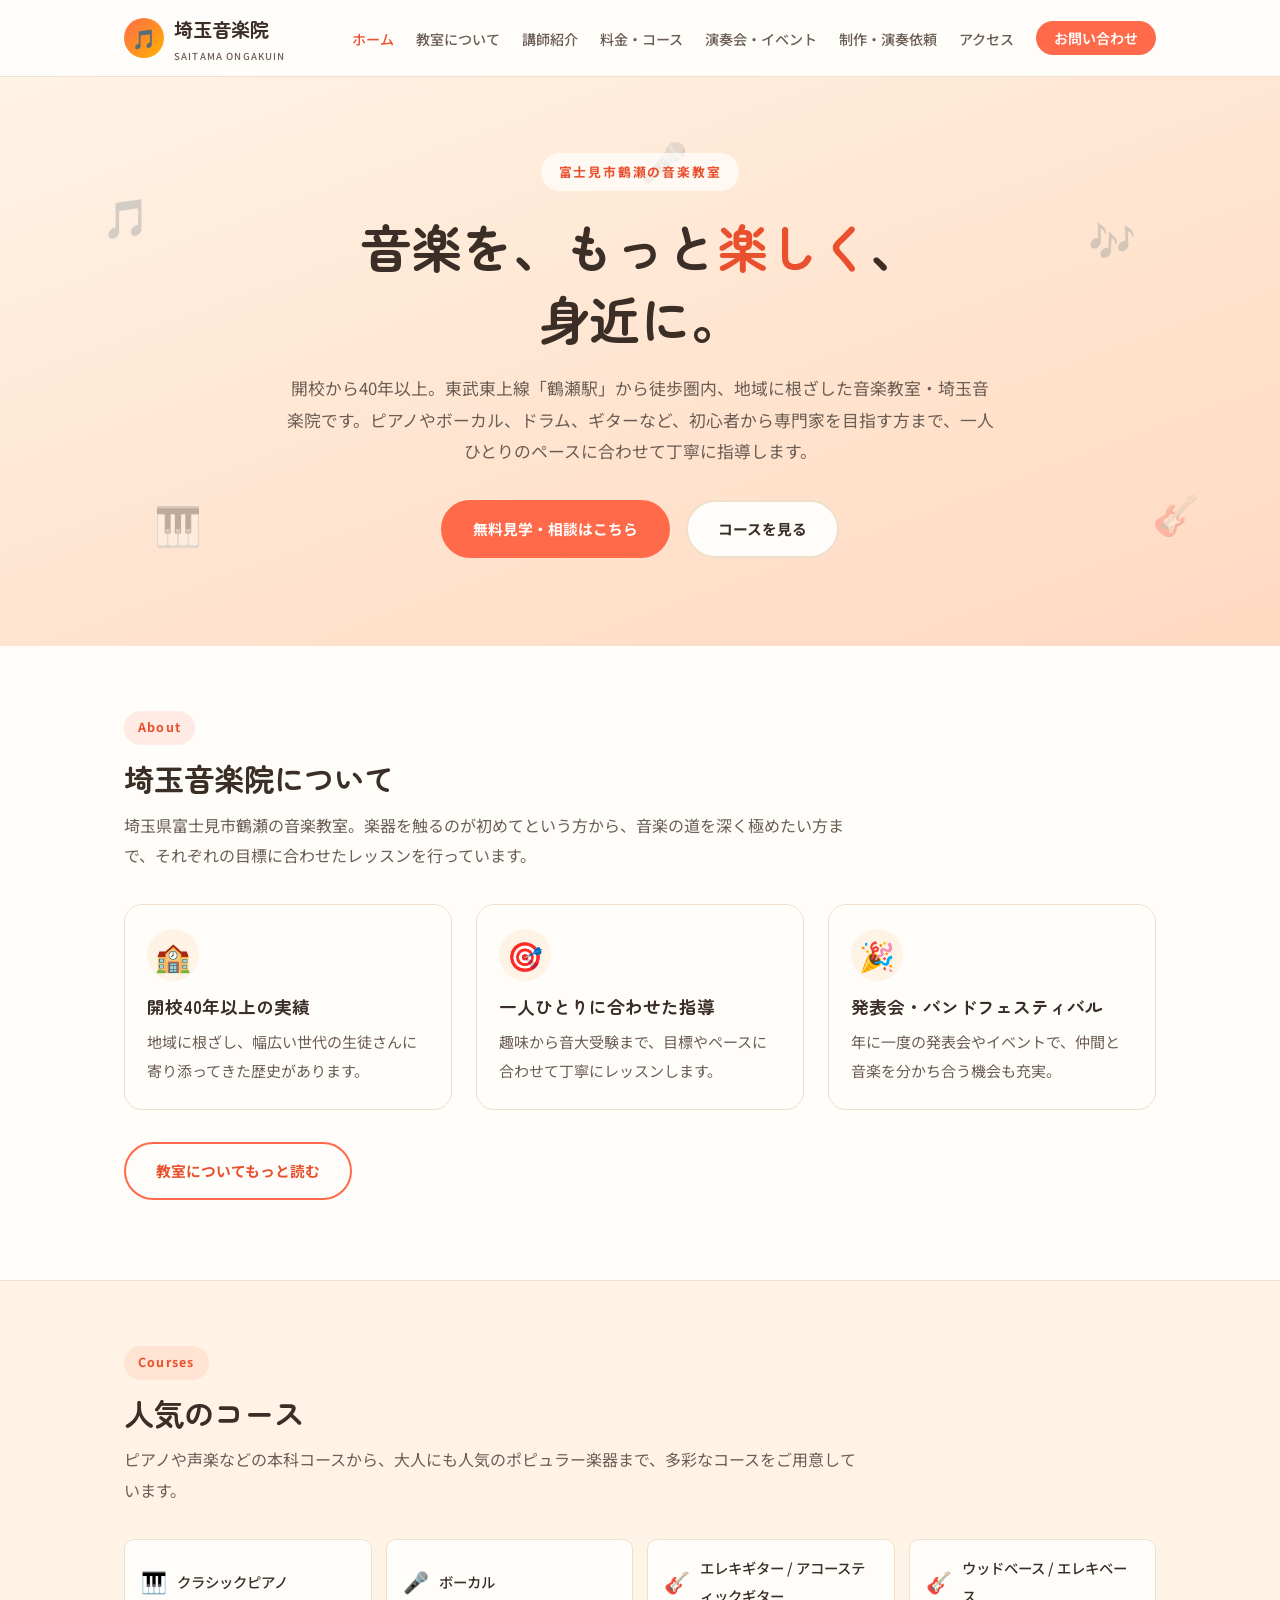
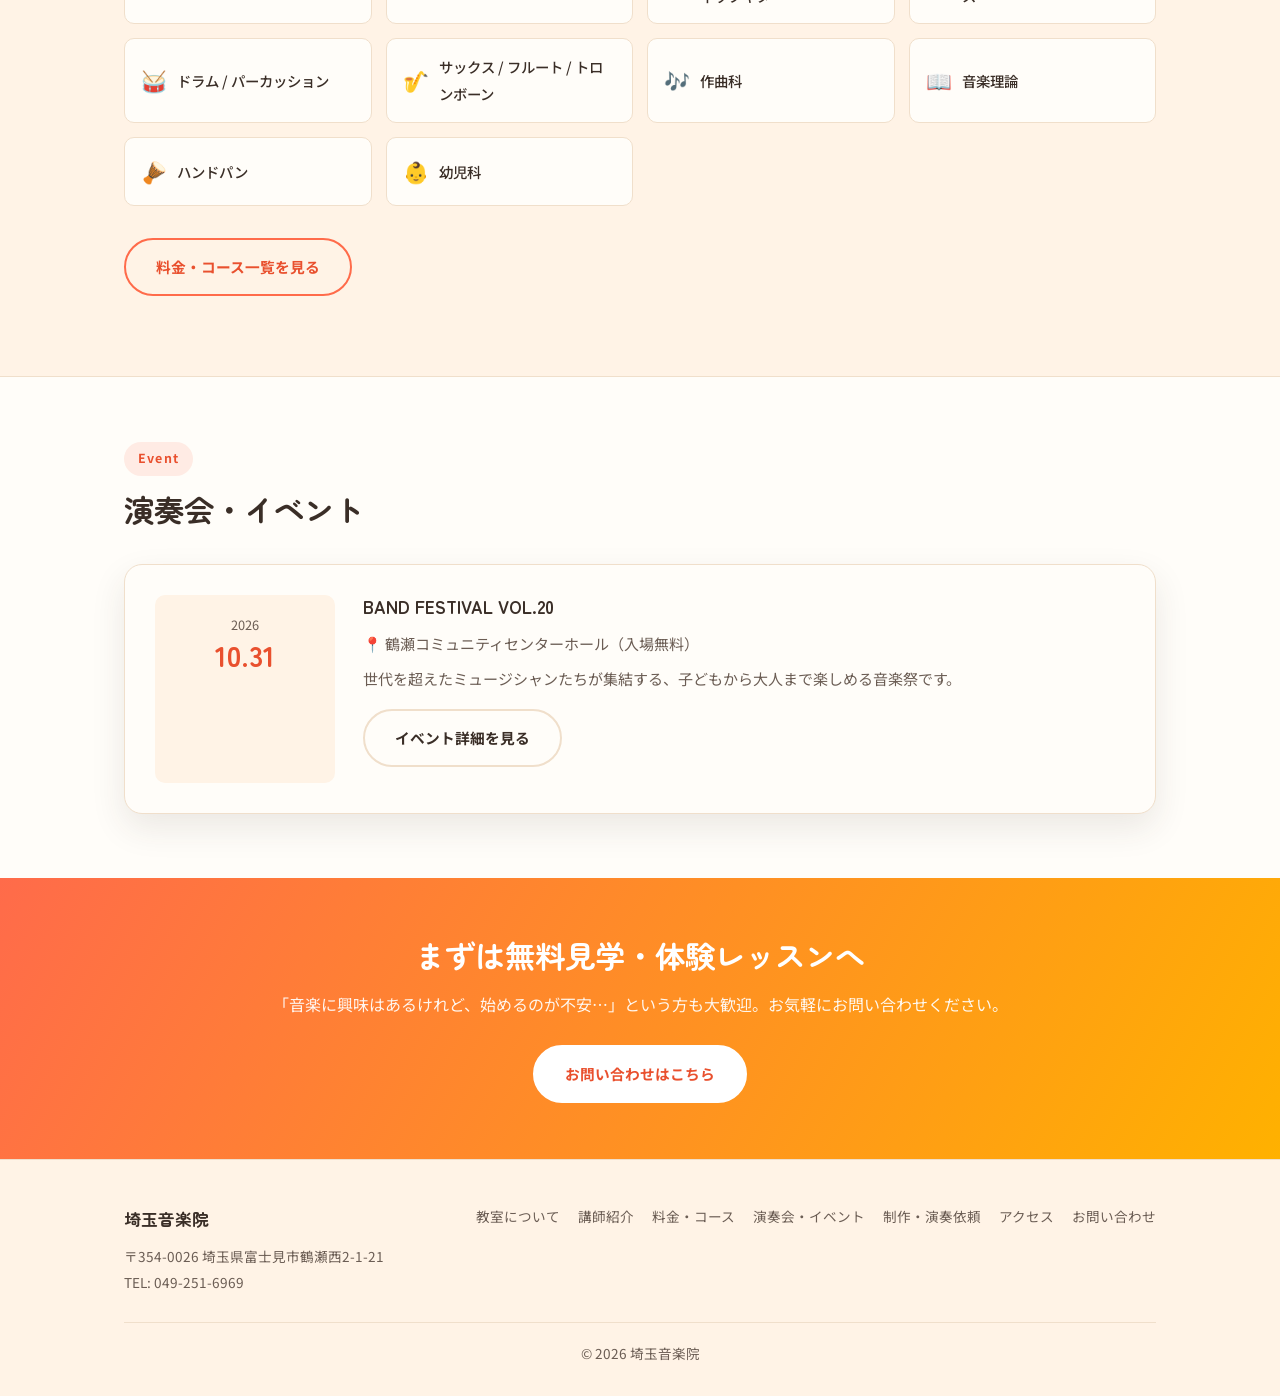
==== index.html @ c5b9fff0 "Add acoustic guitar alongside electric guitar course listing Co-Authored-By: Claude Sonnet 5 <norepl" ====
<!DOCTYPE html>
<html lang="ja">
<head>
<meta charset="UTF-8">
<meta name="viewport" content="width=device-width, initial-scale=1.0">
<title>埼玉音楽院 | 富士見市鶴瀬の音楽教室</title>
<meta name="description" content="埼玉県富士見市鶴瀬、東武東上線鶴瀬駅から徒歩8分。開校40年以上、地域に愛される音楽教室・埼玉音楽院。ピアノ、ボーカル、ドラム、ギターなど幅広いコースをご用意。無料見学・相談受付中。">
<link rel="preconnect" href="https://fonts.googleapis.com">
<link rel="preconnect" href="https://fonts.gstatic.com" crossorigin>
<link href="https://fonts.googleapis.com/css2?family=Noto+Sans+JP:wght@400;500;600;700&family=Zen+Maru+Gothic:wght@500;700;900&display=swap" rel="stylesheet">
<link rel="stylesheet" href="styles.css">
</head>
<body>

<header class="site-header">
  <div class="container">
    <a href="index.html" class="brand">
      <span class="mark">🎵</span>
      <span>埼玉音楽院<span class="sub">SAITAMA ONGAKUIN</span></span>
    </a>
    <button class="nav-toggle" aria-label="メニュー"><span></span></button>
    <nav class="main-nav">
      <ul>
        <li><a href="index.html" class="active">ホーム</a></li>
        <li><a href="about.html">教室について</a></li>
        <li><a href="instructors.html">講師紹介</a></li>
        <li><a href="courses.html">料金・コース</a></li>
        <li><a href="events.html">演奏会・イベント</a></li>
        <li><a href="commission.html">制作・演奏依頼</a></li>
        <li><a href="access.html">アクセス</a></li>
        <li><a href="contact.html" class="cta">お問い合わせ</a></li>
      </ul>
    </nav>
  </div>
</header>

<div class="hero">
  <div class="hero-notes" aria-hidden="true">
    <span style="left:8%; top:18%;">🎵</span>
    <span style="left:85%; top:22%;">🎶</span>
    <span style="left:12%; top:72%;">🎹</span>
    <span style="left:90%; top:70%;">🎸</span>
    <span style="left:50%; top:8%;">🎤</span>
  </div>
  <div class="container">
    <span class="eyebrow">富士見市鶴瀬の音楽教室</span>
    <h1>音楽を、もっと<span class="accent">楽しく</span>、<br>身近に。</h1>
    <p class="lead">開校から40年以上。東武東上線「鶴瀬駅」から徒歩圏内、地域に根ざした音楽教室・埼玉音楽院です。ピアノやボーカル、ドラム、ギターなど、初心者から専門家を目指す方まで、一人ひとりのペースに合わせて丁寧に指導します。</p>
    <div class="hero-ctas">
      <a href="contact.html" class="btn solid">無料見学・相談はこちら</a>
      <a href="courses.html" class="btn ghost">コースを見る</a>
    </div>
  </div>
</div>

<section>
  <div class="container">
    <div class="section-title">
      <span class="tag">About</span>
      <h2>埼玉音楽院について</h2>
      <p class="desc">埼玉県富士見市鶴瀬の音楽教室。楽器を触るのが初めてという方から、音楽の道を深く極めたい方まで、それぞれの目標に合わせたレッスンを行っています。</p>
    </div>
    <div class="grid grid-3">
      <div class="card">
        <div class="card-body">
          <span class="icon">🏫</span>
          <h3>開校40年以上の実績</h3>
          <p>地域に根ざし、幅広い世代の生徒さんに寄り添ってきた歴史があります。</p>
        </div>
      </div>
      <div class="card">
        <div class="card-body">
          <span class="icon">🎯</span>
          <h3>一人ひとりに合わせた指導</h3>
          <p>趣味から音大受験まで、目標やペースに合わせて丁寧にレッスンします。</p>
        </div>
      </div>
      <div class="card">
        <div class="card-body">
          <span class="icon">🎉</span>
          <h3>発表会・バンドフェスティバル</h3>
          <p>年に一度の発表会やイベントで、仲間と音楽を分かち合う機会も充実。</p>
        </div>
      </div>
    </div>
    <p style="margin-top:32px;"><a href="about.html" class="btn">教室についてもっと読む</a></p>
  </div>
</section>

<section class="alt">
  <div class="container">
    <div class="section-title">
      <span class="tag">Courses</span>
      <h2>人気のコース</h2>
      <p class="desc">ピアノや声楽などの本科コースから、大人にも人気のポピュラー楽器まで、多彩なコースをご用意しています。</p>
    </div>
    <div class="instrument-grid">
      <a class="instrument-chip" href="instructors.html#yokoya-motoi"><span class="emoji">🎹</span>クラシックピアノ</a>
      <a class="instrument-chip" href="instructors.html#yonekura-hisashi"><span class="emoji">🎤</span>ボーカル</a>
      <a class="instrument-chip" href="instructors.html#yonekura-hisashi"><span class="emoji">🎸</span>エレキギター / アコースティックギター</a>
      <a class="instrument-chip" href="instructors.html#morita-akira"><span class="emoji">🎸</span>ウッドベース / エレキベース</a>
      <a class="instrument-chip" href="instructors.html#abe-takuya"><span class="emoji">🥁</span>ドラム / パーカッション</a>
      <a class="instrument-chip" href="instructors.html#miyashita-momomi"><span class="emoji">🎷</span>サックス / フルート / トロンボーン</a>
      <a class="instrument-chip" href="instructors.html#yokoya-motoi"><span class="emoji">🎶</span>作曲科</a>
      <a class="instrument-chip" href="instructors.html#yokoya-motoi"><span class="emoji">📖</span>音楽理論</a>
      <a class="instrument-chip" href="instructors.html#hirayama-kanta"><span class="emoji">🪘</span>ハンドパン</a>
      <div class="instrument-chip"><span class="emoji">👶</span>幼児科</div>
    </div>
    <p style="margin-top:32px;"><a href="courses.html" class="btn">料金・コース一覧を見る</a></p>
  </div>
</section>

<section>
  <div class="container">
    <div class="section-title">
      <span class="tag">Event</span>
      <h2>演奏会・イベント</h2>
    </div>
    <div class="event-card">
      <div class="date-block">
        <div class="y">2026</div>
        <div class="md">10.31</div>
      </div>
      <div>
        <h3>BAND FESTIVAL VOL.20</h3>
        <div class="details">
          <div>📍 鶴瀬コミュニティセンターホール（入場無料）</div>
          <div>世代を超えたミュージシャンたちが集結する、子どもから大人まで楽しめる音楽祭です。</div>
        </div>
        <p style="margin-top:16px;"><a href="events.html" class="btn ghost">イベント詳細を見る</a></p>
      </div>
    </div>
  </div>
</section>

<div class="cta-band">
  <div class="container">
    <h2>まずは無料見学・体験レッスンへ</h2>
    <p>「音楽に興味はあるけれど、始めるのが不安…」という方も大歓迎。お気軽にお問い合わせください。</p>
    <a href="contact.html" class="btn solid">お問い合わせはこちら</a>
  </div>
</div>

<footer class="site-footer">
  <div class="container">
    <div class="foot-grid">
      <div>
        <div class="foot-brand">埼玉音楽院</div>
        <div>〒354-0026 埼玉県富士見市鶴瀬西2-1-21</div>
        <div>TEL: <a href="tel:0492516969">049-251-6969</a></div>
      </div>
      <nav>
        <ul>
          <li><a href="about.html">教室について</a></li>
          <li><a href="instructors.html">講師紹介</a></li>
          <li><a href="courses.html">料金・コース</a></li>
          <li><a href="events.html">演奏会・イベント</a></li>
          <li><a href="commission.html">制作・演奏依頼</a></li>
          <li><a href="access.html">アクセス</a></li>
          <li><a href="contact.html">お問い合わせ</a></li>
        </ul>
      </nav>
    </div>
    <div class="copyright">&copy; 2026 埼玉音楽院</div>
  </div>
</footer>

<script src="script.js"></script>
</body>
</html>
---- styles.css ----
/* ===== 埼玉音楽院 — shared styles ===== */

:root {
  --accent: #ff6b4a;
  --accent-dark: #e9502e;
  --accent-2: #ffb100;
  --accent-teal: #2ec4b6;
  --ink: #3a2e27;
  --ink-soft: #6b5d54;
  --paper: #fffdf9;
  --paper-soft: #fff3e6;
  --line: #f0dfcb;
  --max-width: 1080px;
  --radius: 18px;
  --radius-sm: 10px;
  --shadow: 0 14px 34px rgba(58, 46, 39, 0.1);
}

* {
  box-sizing: border-box;
}

html {
  scroll-behavior: smooth;
}

body {
  margin: 0;
  background: var(--paper);
  color: var(--ink);
  font-family: "Noto Sans JP", "Hiragino Sans", "Yu Gothic", sans-serif;
  line-height: 1.9;
  -webkit-font-smoothing: antialiased;
}

img {
  max-width: 100%;
  display: block;
}

a {
  color: var(--accent-dark);
  text-decoration: none;
}

a:hover {
  text-decoration: underline;
}

h1, h2, h3 {
  font-family: "Zen Maru Gothic", "Noto Sans JP", sans-serif;
  font-weight: 700;
  line-height: 1.4;
  margin: 0 0 0.6em;
  color: var(--ink);
}

h1 { font-size: clamp(2rem, 5vw, 3rem); }
h2 { font-size: clamp(1.4rem, 3.2vw, 1.9rem); }
h3 { font-size: 1.1rem; }

p { margin: 0 0 1em; }

.container {
  max-width: var(--max-width);
  margin: 0 auto;
  padding: 0 24px;
}

/* ---------- Header / Nav ---------- */

.site-header {
  position: sticky;
  top: 0;
  z-index: 50;
  background: rgba(255, 253, 249, 0.94);
  backdrop-filter: blur(6px);
  border-bottom: 1px solid var(--line);
}

.site-header .container {
  display: flex;
  align-items: center;
  justify-content: space-between;
  min-height: 76px;
  padding-top: 10px;
  padding-bottom: 10px;
  gap: 16px;
}

.brand {
  display: flex;
  align-items: center;
  gap: 10px;
  font-family: "Zen Maru Gothic", sans-serif;
  font-size: 1.2rem;
  color: var(--ink);
  font-weight: 700;
  flex-shrink: 0;
}

.brand .mark {
  display: inline-flex;
  align-items: center;
  justify-content: center;
  width: 40px;
  height: 40px;
  border-radius: 50%;
  background: linear-gradient(135deg, var(--accent), var(--accent-2));
  font-size: 1.2rem;
  flex-shrink: 0;
}

.brand .sub {
  display: block;
  font-size: 0.6rem;
  letter-spacing: 0.12em;
  font-weight: 500;
  color: var(--ink-soft);
  font-family: "Noto Sans JP", sans-serif;
}

.nav-toggle {
  display: none;
  background: none;
  border: none;
  cursor: pointer;
  padding: 8px;
}

.nav-toggle span,
.nav-toggle::before,
.nav-toggle::after {
  content: "";
  display: block;
  width: 24px;
  height: 2px;
  background: var(--ink);
  margin: 5px 0;
  transition: transform 0.2s ease, opacity 0.2s ease;
}

nav.main-nav ul {
  display: flex;
  align-items: center;
  gap: 22px;
  list-style: none;
  margin: 0;
  padding: 0;
  flex-wrap: wrap;
}

nav.main-nav a {
  color: var(--ink-soft);
  font-size: 0.88rem;
  font-weight: 500;
  text-decoration: none;
  line-height: 1.2;
}

nav.main-nav a:hover,
nav.main-nav a.active {
  color: var(--accent-dark);
}

nav.main-nav a.cta {
  display: inline-block;
  padding: 9px 18px;
  border-radius: 999px;
  background: var(--accent);
  color: #fff;
  font-weight: 600;
}

nav.main-nav a.cta:hover {
  background: var(--accent-dark);
  text-decoration: none;
}

@media (max-width: 860px) {
  .nav-toggle { display: block; }
  nav.main-nav {
    position: fixed;
    inset: 76px 0 auto 0;
    background: var(--paper);
    border-bottom: 1px solid var(--line);
    transform: translateY(-8px);
    opacity: 0;
    pointer-events: none;
    transition: opacity 0.2s ease, transform 0.2s ease;
    max-height: calc(100vh - 76px);
    overflow-y: auto;
  }
  nav.main-nav.open {
    opacity: 1;
    transform: translateY(0);
    pointer-events: auto;
  }
  nav.main-nav ul {
    flex-direction: column;
    align-items: flex-start;
    gap: 0;
    padding: 8px 24px 24px;
  }
  nav.main-nav a {
    display: block;
    width: 100%;
    padding: 13px 0;
    border-bottom: 1px solid var(--line);
  }
  nav.main-nav a.cta {
    margin-top: 14px;
    text-align: center;
  }
}

/* ---------- Hero ---------- */

.hero {
  position: relative;
  overflow: hidden;
  background: linear-gradient(160deg, #fff3e6 0%, #ffe4cf 55%, #ffd9c2 100%);
  padding: 76px 0 88px;
}

.hero-notes {
  position: absolute;
  inset: 0;
  pointer-events: none;
  font-size: 2.4rem;
  opacity: 0.25;
}

.hero-notes span {
  position: absolute;
}

.hero .container {
  position: relative;
  text-align: center;
  max-width: 760px;
}

.hero .eyebrow {
  display: inline-block;
  font-size: 0.8rem;
  letter-spacing: 0.14em;
  font-weight: 700;
  color: var(--accent-dark);
  background: rgba(255, 255, 255, 0.7);
  padding: 7px 18px;
  border-radius: 999px;
  margin-bottom: 20px;
}

.hero h1 {
  font-size: clamp(2rem, 6vw, 3.2rem);
  margin-bottom: 18px;
}

.hero h1 .accent {
  color: var(--accent-dark);
}

.hero p.lead {
  color: var(--ink-soft);
  font-size: 1.05rem;
  max-width: 46em;
  margin: 0 auto 32px;
}

.hero-ctas {
  display: flex;
  justify-content: center;
  gap: 16px;
  flex-wrap: wrap;
}

.page-hero {
  padding: 60px 0 34px;
  border-bottom: 1px solid var(--line);
  background: var(--paper-soft);
}

.page-hero .eyebrow {
  display: inline-block;
  font-size: 0.8rem;
  letter-spacing: 0.12em;
  font-weight: 700;
  color: var(--accent-dark);
  margin-bottom: 10px;
}

.page-hero p.lead {
  color: var(--ink-soft);
  max-width: 46em;
}

/* ---------- Sections ---------- */

section {
  padding: 64px 0;
}

section.alt {
  background: var(--paper-soft);
}

section + section {
  border-top: 1px solid var(--line);
}

.section-title {
  margin-bottom: 34px;
}

.section-title .tag {
  display: inline-block;
  font-size: 0.78rem;
  font-weight: 700;
  letter-spacing: 0.1em;
  color: var(--accent-dark);
  background: rgba(255, 107, 74, 0.12);
  padding: 5px 14px;
  border-radius: 999px;
  margin-bottom: 12px;
}

.section-title h2 { margin: 0; }

.section-title p.desc {
  color: var(--ink-soft);
  margin-top: 10px;
  max-width: 46em;
}

/* ---------- Cards / grids ---------- */

.grid {
  display: grid;
  gap: 24px;
}

.grid-2 { grid-template-columns: repeat(2, 1fr); }
.grid-3 { grid-template-columns: repeat(3, 1fr); }
.grid-4 { grid-template-columns: repeat(4, 1fr); }

@media (max-width: 760px) {
  .grid-2, .grid-3, .grid-4 { grid-template-columns: 1fr; }
}

.card {
  background: var(--paper);
  border: 1px solid var(--line);
  border-radius: var(--radius);
  overflow: hidden;
  transition: transform 0.15s ease, box-shadow 0.15s ease;
}

.card:hover {
  transform: translateY(-3px);
  box-shadow: var(--shadow);
}

.card .card-body { padding: 24px 22px; }

.card .icon {
  font-size: 1.8rem;
  display: inline-flex;
  align-items: center;
  justify-content: center;
  width: 52px;
  height: 52px;
  border-radius: 50%;
  background: var(--paper-soft);
  margin-bottom: 14px;
}

.card .card-body h3 { margin-bottom: 8px; }

.card .card-body p { color: var(--ink-soft); font-size: 0.94rem; margin-bottom: 0; }

/* ---------- Buttons ---------- */

.btn {
  display: inline-block;
  padding: 13px 30px;
  border: 2px solid var(--accent);
  color: var(--accent-dark);
  border-radius: 999px;
  font-size: 0.92rem;
  font-weight: 700;
  text-decoration: none;
  transition: background 0.15s ease, color 0.15s ease, transform 0.15s ease;
}

.btn:hover {
  background: var(--accent);
  color: #fff;
  text-decoration: none;
  transform: translateY(-2px);
}

.btn.solid {
  background: var(--accent);
  border-color: var(--accent);
  color: #fff;
}

.btn.solid:hover {
  background: var(--accent-dark);
  border-color: var(--accent-dark);
}

.btn.ghost {
  border-color: var(--line);
  color: var(--ink);
  background: var(--paper);
}

.btn.ghost:hover {
  border-color: var(--accent);
  color: var(--accent-dark);
  background: var(--paper);
}

/* ---------- Feature list ---------- */

.feature-list {
  list-style: none;
  margin: 0;
  padding: 0;
  display: grid;
  grid-template-columns: repeat(2, 1fr);
  gap: 14px;
}

@media (max-width: 620px) {
  .feature-list { grid-template-columns: 1fr; }
}

.feature-list li {
  display: flex;
  align-items: flex-start;
  gap: 10px;
  background: var(--paper);
  border: 1px solid var(--line);
  border-radius: var(--radius-sm);
  padding: 14px 16px;
  font-size: 0.94rem;
}

.feature-list li .check {
  color: var(--accent-teal);
  font-weight: 700;
  flex-shrink: 0;
}

/* ---------- Pricing ---------- */

.pricing-cards {
  display: grid;
  grid-template-columns: repeat(2, 1fr);
  gap: 26px;
}

@media (max-width: 760px) {
  .pricing-cards { grid-template-columns: 1fr; }
}

.pricing-card {
  padding: 30px 28px;
  background: var(--paper);
  border: 1px solid var(--line);
  border-radius: var(--radius);
  box-shadow: var(--shadow);
}

.pricing-card .badge {
  display: inline-block;
  font-size: 0.72rem;
  font-weight: 700;
  letter-spacing: 0.06em;
  color: #fff;
  background: var(--accent-teal);
  padding: 4px 12px;
  border-radius: 999px;
  margin-bottom: 12px;
}

.pricing-name {
  color: var(--accent-dark);
  margin-bottom: 4px;
}

.pricing-desc {
  color: var(--ink-soft);
  font-size: 0.88rem;
  margin-bottom: 18px;
}

.pricing-amount {
  font-family: "Zen Maru Gothic", sans-serif;
  font-size: 1.7rem;
  font-weight: 700;
  color: var(--ink);
  margin-bottom: 18px;
}

.pricing-amount .from {
  font-size: 0.95rem;
  font-weight: 500;
  color: var(--ink-soft);
}

.pricing-list {
  list-style: none;
  margin: 0;
  padding: 0;
}

.pricing-list li {
  padding: 12px 0;
  border-bottom: 1px solid var(--line);
  font-size: 0.92rem;
  color: var(--ink-soft);
  display: flex;
  justify-content: space-between;
  gap: 12px;
}

.pricing-list li:last-child {
  border-bottom: none;
}

.pricing-list li .name { color: var(--ink); }
.pricing-list li .price { font-weight: 700; color: var(--accent-dark); white-space: nowrap; }

.pricing-note {
  margin-top: 20px;
  font-size: 0.86rem;
  color: var(--ink-soft);
  background: var(--paper-soft);
  border-radius: var(--radius-sm);
  padding: 14px 16px;
}

/* ---------- Instrument list ---------- */

.instrument-grid {
  display: grid;
  grid-template-columns: repeat(4, 1fr);
  gap: 14px;
}

@media (max-width: 760px) {
  .instrument-grid { grid-template-columns: repeat(2, 1fr); }
}

.instrument-chip {
  display: flex;
  align-items: center;
  gap: 10px;
  background: var(--paper);
  border: 1px solid var(--line);
  border-radius: var(--radius-sm);
  padding: 14px 16px;
  font-size: 0.9rem;
  font-weight: 500;
}

.instrument-chip .emoji { font-size: 1.3rem; }

a.instrument-chip {
  color: var(--ink);
  text-decoration: none;
  transition: border-color 0.15s ease, transform 0.15s ease;
}

a.instrument-chip:hover {
  border-color: var(--accent);
  transform: translateY(-2px);
  text-decoration: none;
}

/* ---------- Event ---------- */

.event-card {
  display: grid;
  grid-template-columns: 180px 1fr;
  gap: 28px;
  background: var(--paper);
  border: 1px solid var(--line);
  border-radius: var(--radius);
  padding: 30px;
  box-shadow: var(--shadow);
}

@media (max-width: 620px) {
  .event-card { grid-template-columns: 1fr; }
}

.event-card .date-block {
  text-align: center;
  background: var(--paper-soft);
  border-radius: var(--radius-sm);
  padding: 18px 10px;
}

.event-card .date-block .y {
  font-size: 0.8rem;
  color: var(--ink-soft);
}

.event-card .date-block .md {
  font-family: "Zen Maru Gothic", sans-serif;
  font-size: 1.8rem;
  font-weight: 700;
  color: var(--accent-dark);
  line-height: 1.2;
}

.event-card h3 { margin-bottom: 10px; }

.event-card .details div {
  margin-bottom: 6px;
  color: var(--ink-soft);
  font-size: 0.94rem;
}

.event-card .details strong { color: var(--ink); }

.event-card .flyer-wrap {
  grid-column: 1 / -1;
  margin-top: 22px;
}

.event-card .flyer {
  max-width: 320px;
  border-radius: var(--radius-sm);
  border: 1px solid var(--line);
  box-shadow: var(--shadow);
}

.event-card + .event-card {
  margin-top: 28px;
}

.events-list {
  display: flex;
  flex-direction: column;
  gap: 28px;
}

/* ---------- Access ---------- */

.access-table {
  width: 100%;
  border-collapse: collapse;
}

.access-table tr {
  border-bottom: 1px solid var(--line);
}

.access-table th, .access-table td {
  text-align: left;
  padding: 14px 12px 14px 0;
  vertical-align: top;
}

.access-table th {
  width: 8em;
  color: var(--ink-soft);
  font-weight: 600;
  white-space: nowrap;
}

.route-steps {
  list-style: none;
  margin: 20px 0 0;
  padding: 0;
  counter-reset: step;
}

.route-steps li {
  counter-increment: step;
  position: relative;
  padding: 4px 0 20px 40px;
  font-size: 0.94rem;
  color: var(--ink-soft);
}

.route-steps li::before {
  content: counter(step);
  position: absolute;
  left: 0;
  top: 0;
  width: 26px;
  height: 26px;
  border-radius: 50%;
  background: var(--accent);
  color: #fff;
  font-weight: 700;
  font-size: 0.82rem;
  display: flex;
  align-items: center;
  justify-content: center;
}

.route-steps li:not(:last-child)::after {
  content: "";
  position: absolute;
  left: 13px;
  top: 26px;
  bottom: 0;
  width: 2px;
  background: var(--line);
}

.map-embed {
  border: 1px solid var(--line);
  border-radius: var(--radius);
  overflow: hidden;
  box-shadow: var(--shadow);
}

.map-embed iframe {
  width: 100%;
  height: 380px;
  border: 0;
  display: block;
}

/* ---------- Contact ---------- */

.contact-cards {
  display: grid;
  grid-template-columns: repeat(2, 1fr);
  gap: 24px;
}

@media (max-width: 700px) {
  .contact-cards { grid-template-columns: 1fr; }
}

.contact-card {
  background: var(--paper);
  border: 1px solid var(--line);
  border-radius: var(--radius);
  padding: 30px 28px;
  text-align: center;
}

.contact-card .icon {
  font-size: 2rem;
  margin-bottom: 12px;
}

.contact-card .value {
  font-family: "Zen Maru Gothic", sans-serif;
  font-size: 1.4rem;
  font-weight: 700;
  color: var(--accent-dark);
  margin: 6px 0 4px;
}

.contact-card .hint {
  font-size: 0.82rem;
  color: var(--ink-soft);
}

.contact-note {
  margin-top: 28px;
  font-size: 0.88rem;
  color: var(--ink-soft);
  background: var(--paper-soft);
  border-radius: var(--radius-sm);
  padding: 16px 18px;
}

/* ---------- Instructors ---------- */

.instructor-grid {
  display: grid;
  grid-template-columns: repeat(3, 1fr);
  gap: 24px;
}

@media (max-width: 760px) {
  .instructor-grid { grid-template-columns: 1fr; }
}

.instructor-card {
  background: var(--paper);
  border: 1px solid var(--line);
  border-radius: var(--radius);
  padding: 26px 24px;
  text-align: center;
  scroll-margin-top: 96px;
}

.instructor-card:target {
  border-color: var(--accent);
  box-shadow: var(--shadow);
}

.instructor-card .avatar {
  width: 84px;
  height: 84px;
  margin: 0 auto 16px;
  border-radius: 50%;
  background: linear-gradient(135deg, var(--accent), var(--accent-2));
  display: flex;
  align-items: center;
  justify-content: center;
  font-size: 2rem;
  overflow: hidden;
}

.instructor-card .avatar img {
  width: 100%;
  height: 100%;
  object-fit: cover;
}

.instructor-card .role {
  display: inline-block;
  font-size: 0.75rem;
  font-weight: 700;
  color: #fff;
  background: var(--accent-teal);
  padding: 4px 12px;
  border-radius: 999px;
  margin-bottom: 10px;
}

.instructor-card h3 { margin-bottom: 6px; }

.instructor-card p {
  color: var(--ink-soft);
  font-size: 0.9rem;
  text-align: left;
  margin-bottom: 0;
}

/* ---------- CTA band ---------- */

.cta-band {
  background: linear-gradient(120deg, var(--accent) 0%, var(--accent-2) 100%);
  padding: 56px 0;
  text-align: center;
  color: #fff;
}

.cta-band h2 { color: #fff; margin-bottom: 12px; }
.cta-band p { color: rgba(255,255,255,0.92); margin-bottom: 26px; }

.cta-band .btn.solid {
  background: #fff;
  color: var(--accent-dark);
  border-color: #fff;
}

.cta-band .btn.solid:hover {
  background: var(--ink);
  color: #fff;
  border-color: var(--ink);
}

/* ---------- Footer ---------- */

footer.site-footer {
  padding: 44px 0 30px;
  color: var(--ink-soft);
  font-size: 0.85rem;
  border-top: 1px solid var(--line);
  background: var(--paper-soft);
}

footer.site-footer .foot-grid {
  display: flex;
  justify-content: space-between;
  flex-wrap: wrap;
  gap: 24px;
  margin-bottom: 26px;
}

footer.site-footer .foot-brand {
  font-family: "Zen Maru Gothic", sans-serif;
  font-weight: 700;
  color: var(--ink);
  font-size: 1.05rem;
  margin-bottom: 8px;
}

footer.site-footer nav ul {
  list-style: none;
  margin: 0;
  padding: 0;
  display: flex;
  gap: 18px;
  flex-wrap: wrap;
}

footer.site-footer a { color: var(--ink-soft); }
footer.site-footer a:hover { color: var(--accent-dark); }

footer.site-footer .copyright {
  border-top: 1px solid var(--line);
  padding-top: 18px;
  text-align: center;
}
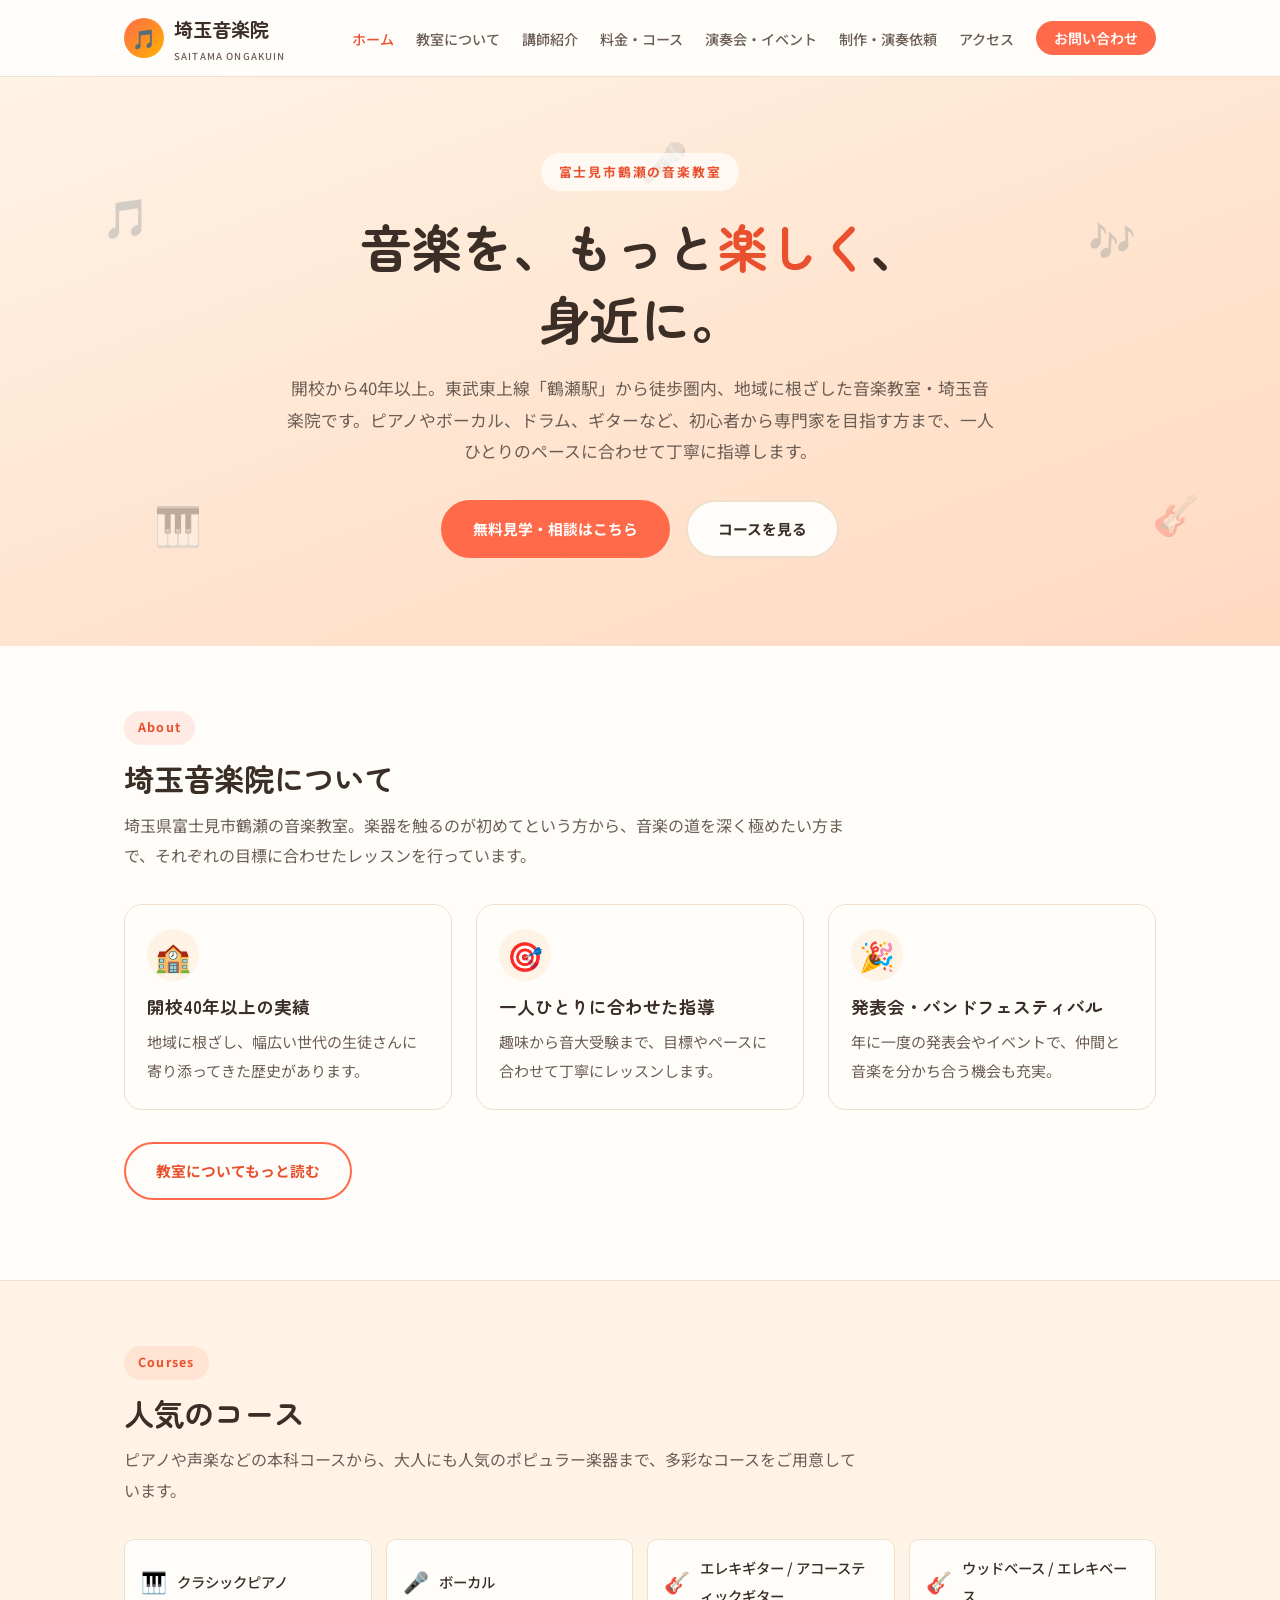
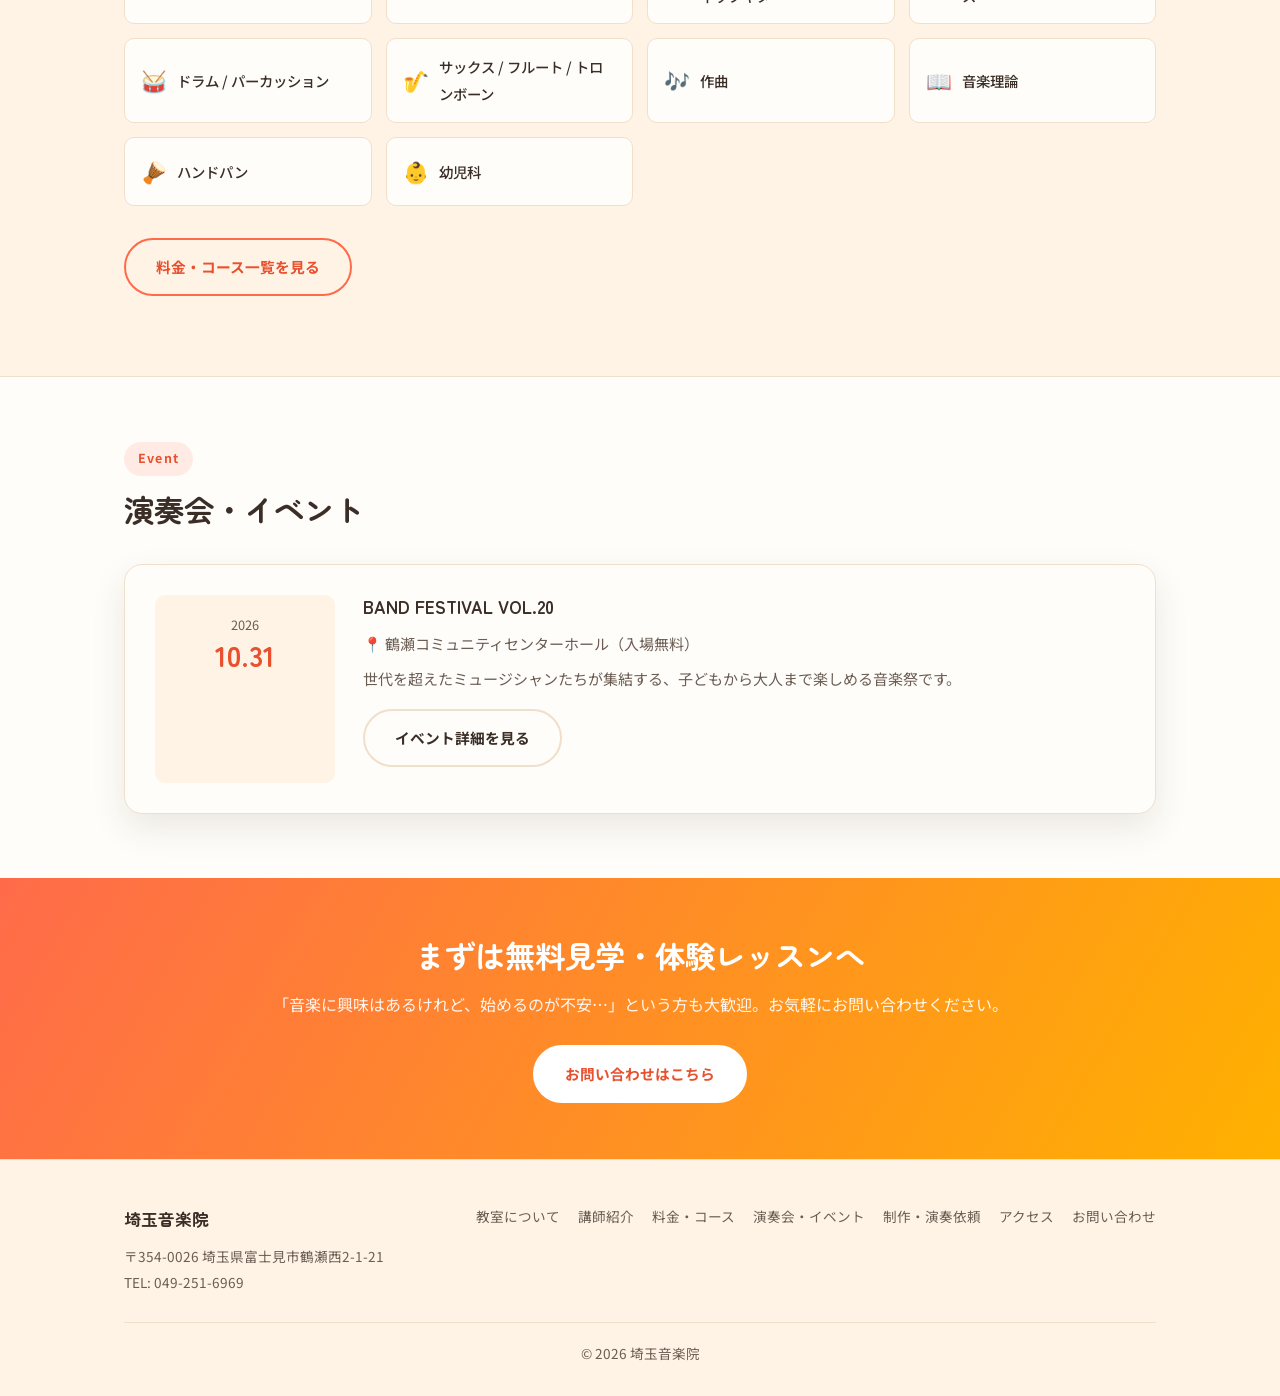
==== commit 9d7a1ce5: "Rename 作曲科 course chip to 作曲 for naming consistency Co-Authored-By: Claude Sonnet 5 <noreply@anthrop" ====
--- a/index.html
+++ b/index.html
@@ -101,7 +101,7 @@
       <a class="instrument-chip" href="instructors.html#morita-akira"><span class="emoji">🎸</span>ウッドベース / エレキベース</a>
       <a class="instrument-chip" href="instructors.html#abe-takuya"><span class="emoji">🥁</span>ドラム / パーカッション</a>
       <a class="instrument-chip" href="instructors.html#miyashita-momomi"><span class="emoji">🎷</span>サックス / フルート / トロンボーン</a>
-      <a class="instrument-chip" href="instructors.html#yokoya-motoi"><span class="emoji">🎶</span>作曲科</a>
+      <a class="instrument-chip" href="instructors.html#yokoya-motoi"><span class="emoji">🎶</span>作曲</a>
       <a class="instrument-chip" href="instructors.html#yokoya-motoi"><span class="emoji">📖</span>音楽理論</a>
       <a class="instrument-chip" href="instructors.html#hirayama-kanta"><span class="emoji">🪘</span>ハンドパン</a>
       <div class="instrument-chip"><span class="emoji">👶</span>幼児科</div>
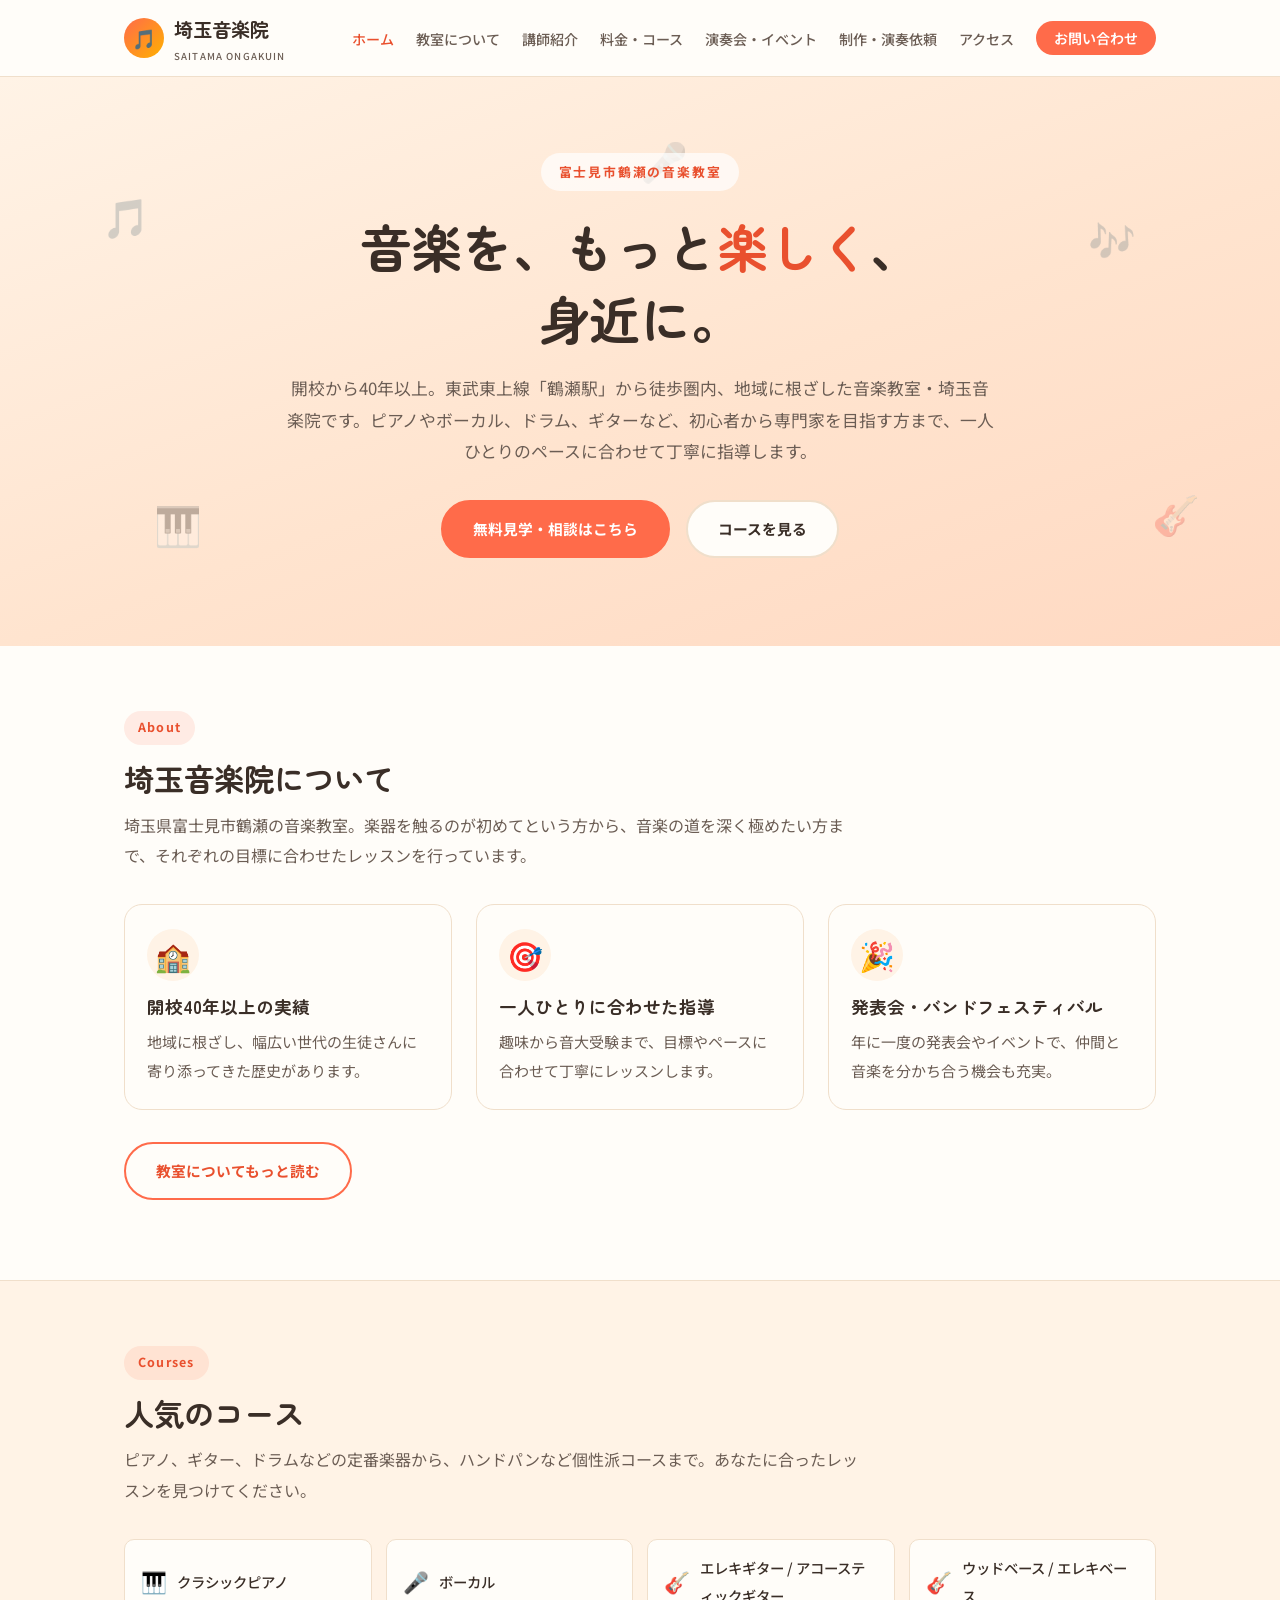
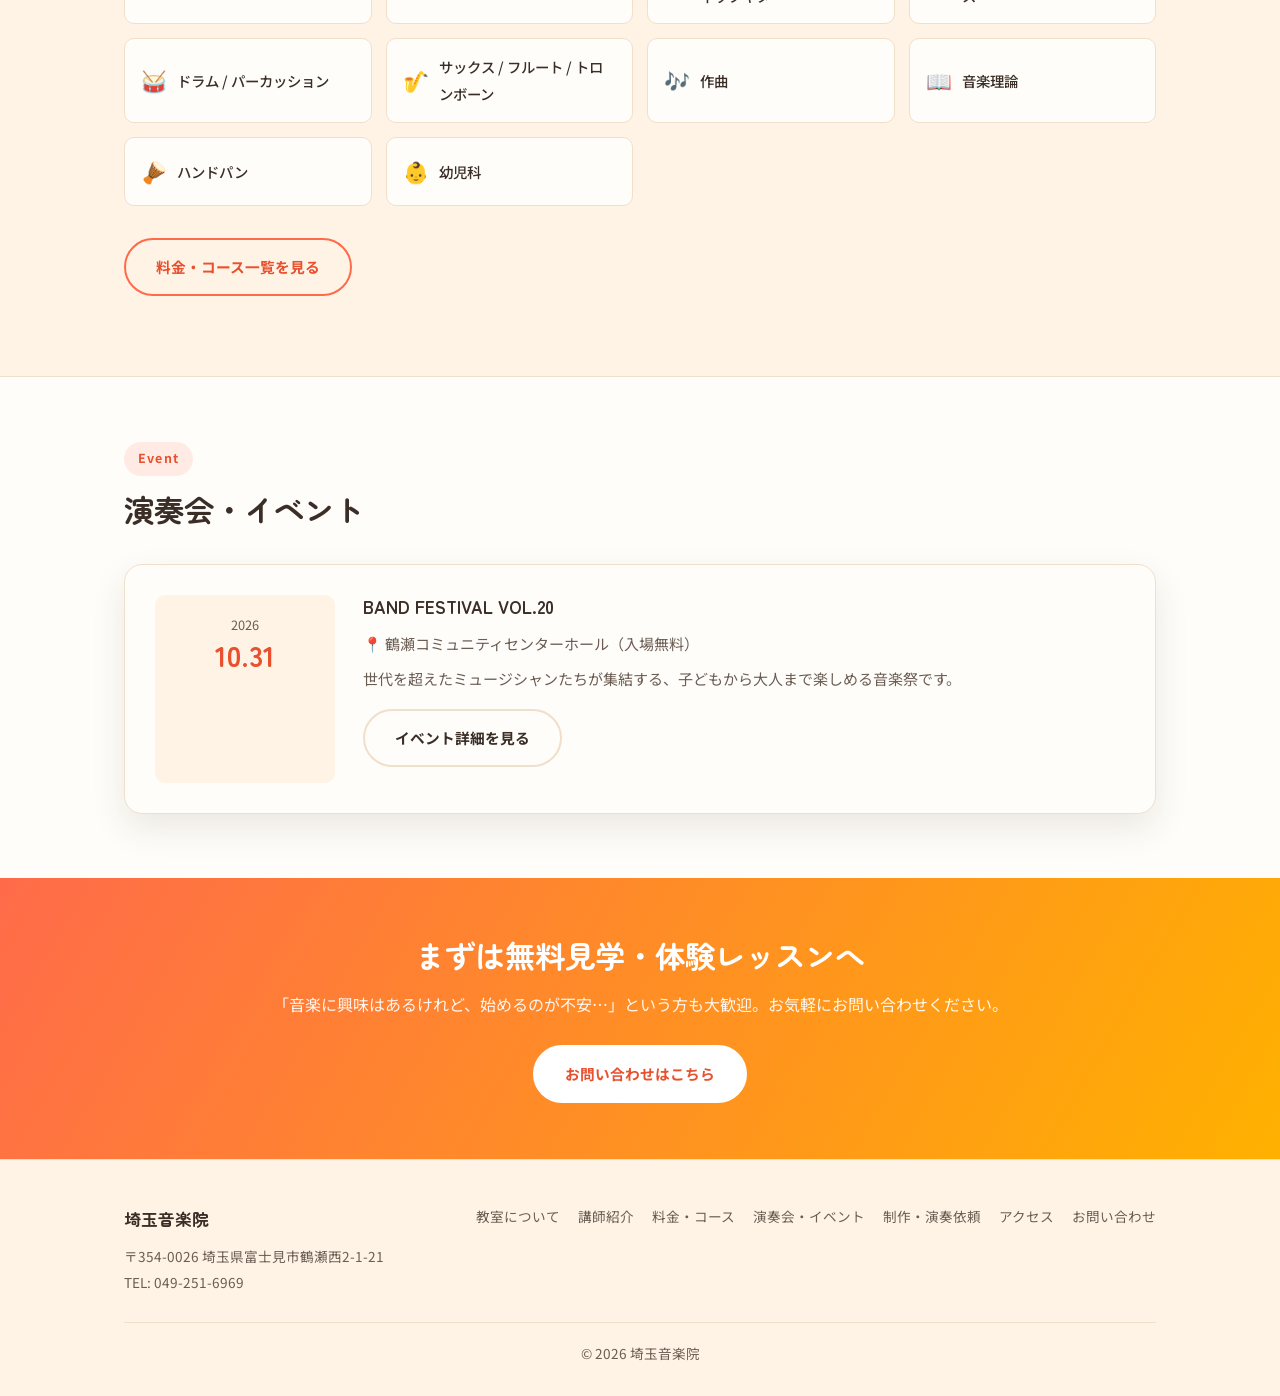
==== commit 98d4a925: "Update home page course section description text Co-Authored-By: Claude Sonnet 5 <noreply@anthropic." ====
--- a/index.html
+++ b/index.html
@@ -92,7 +92,7 @@
     <div class="section-title">
       <span class="tag">Courses</span>
       <h2>人気のコース</h2>
-      <p class="desc">ピアノや声楽などの本科コースから、大人にも人気のポピュラー楽器まで、多彩なコースをご用意しています。</p>
+      <p class="desc">ピアノ、ギター、ドラムなどの定番楽器から、ハンドパンなど個性派コースまで。あなたに合ったレッスンを見つけてください。</p>
     </div>
     <div class="instrument-grid">
       <a class="instrument-chip" href="instructors.html#yokoya-motoi"><span class="emoji">🎹</span>クラシックピアノ</a>
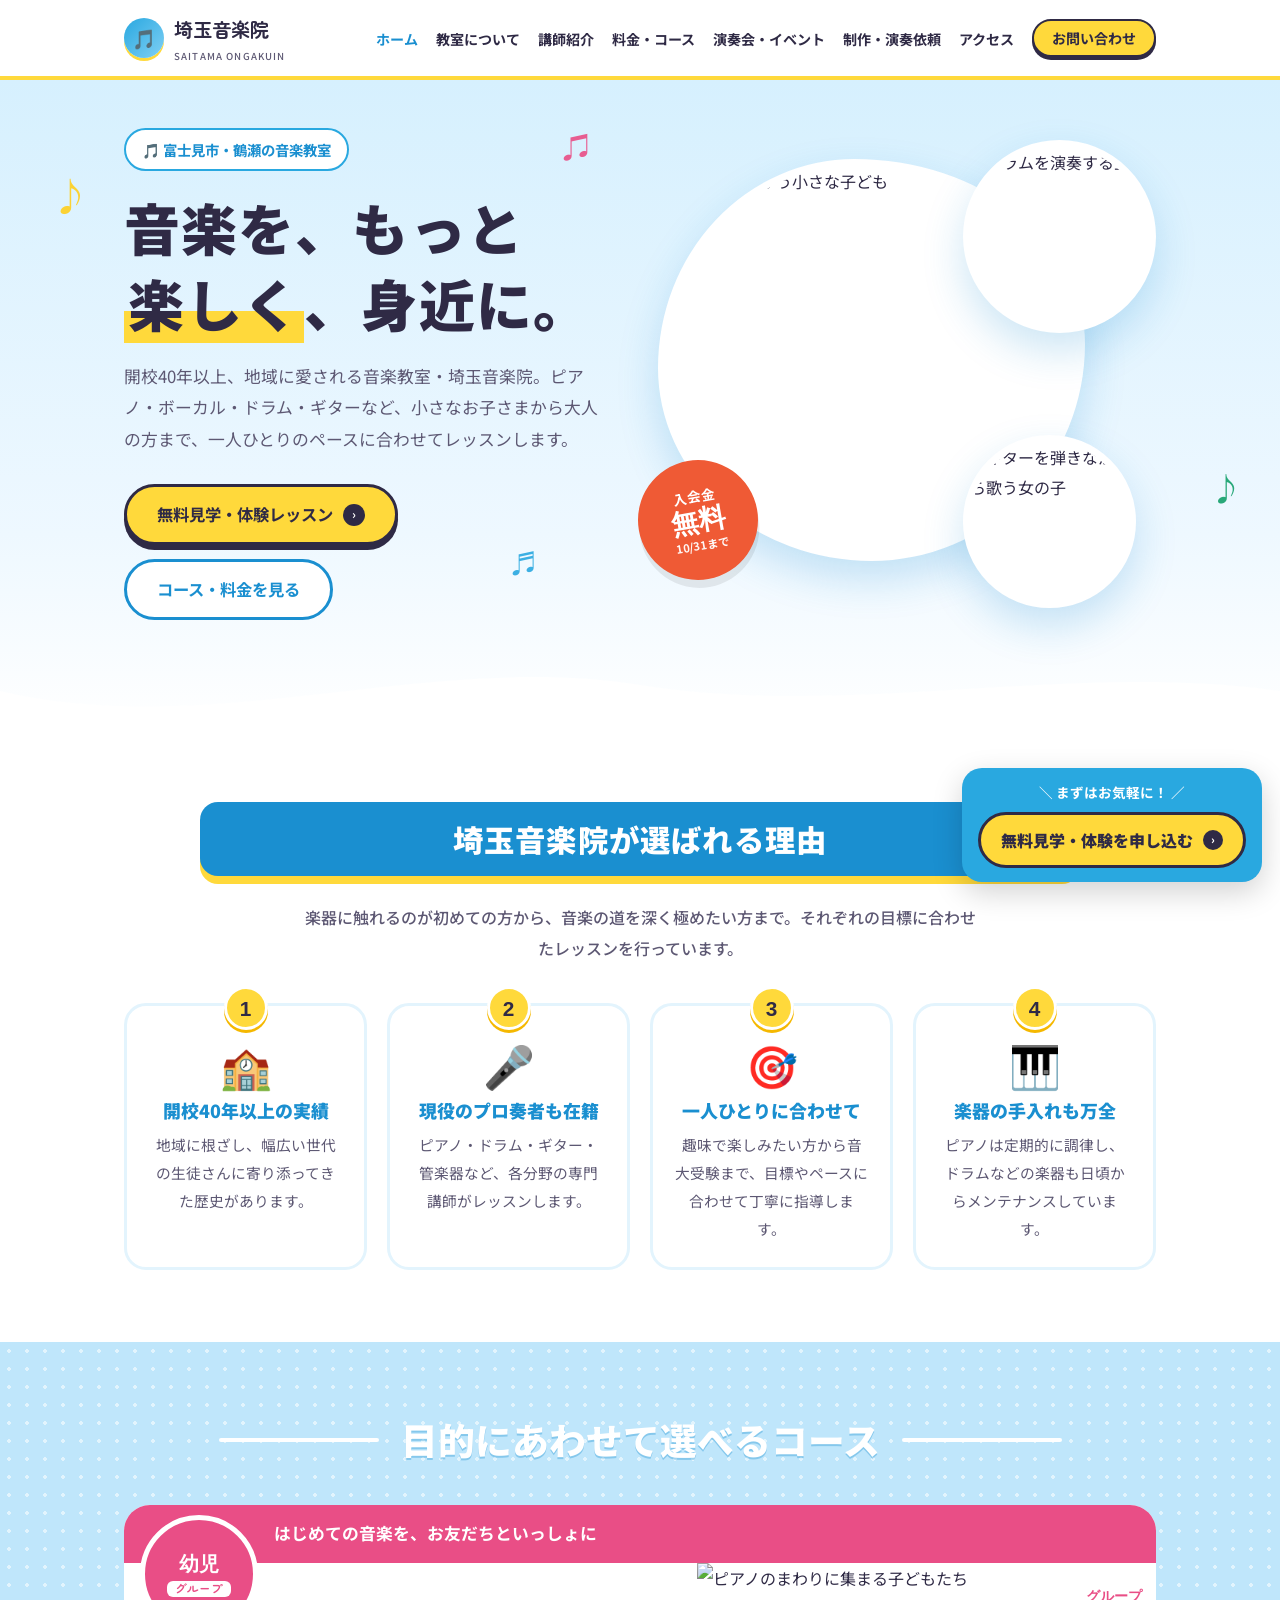
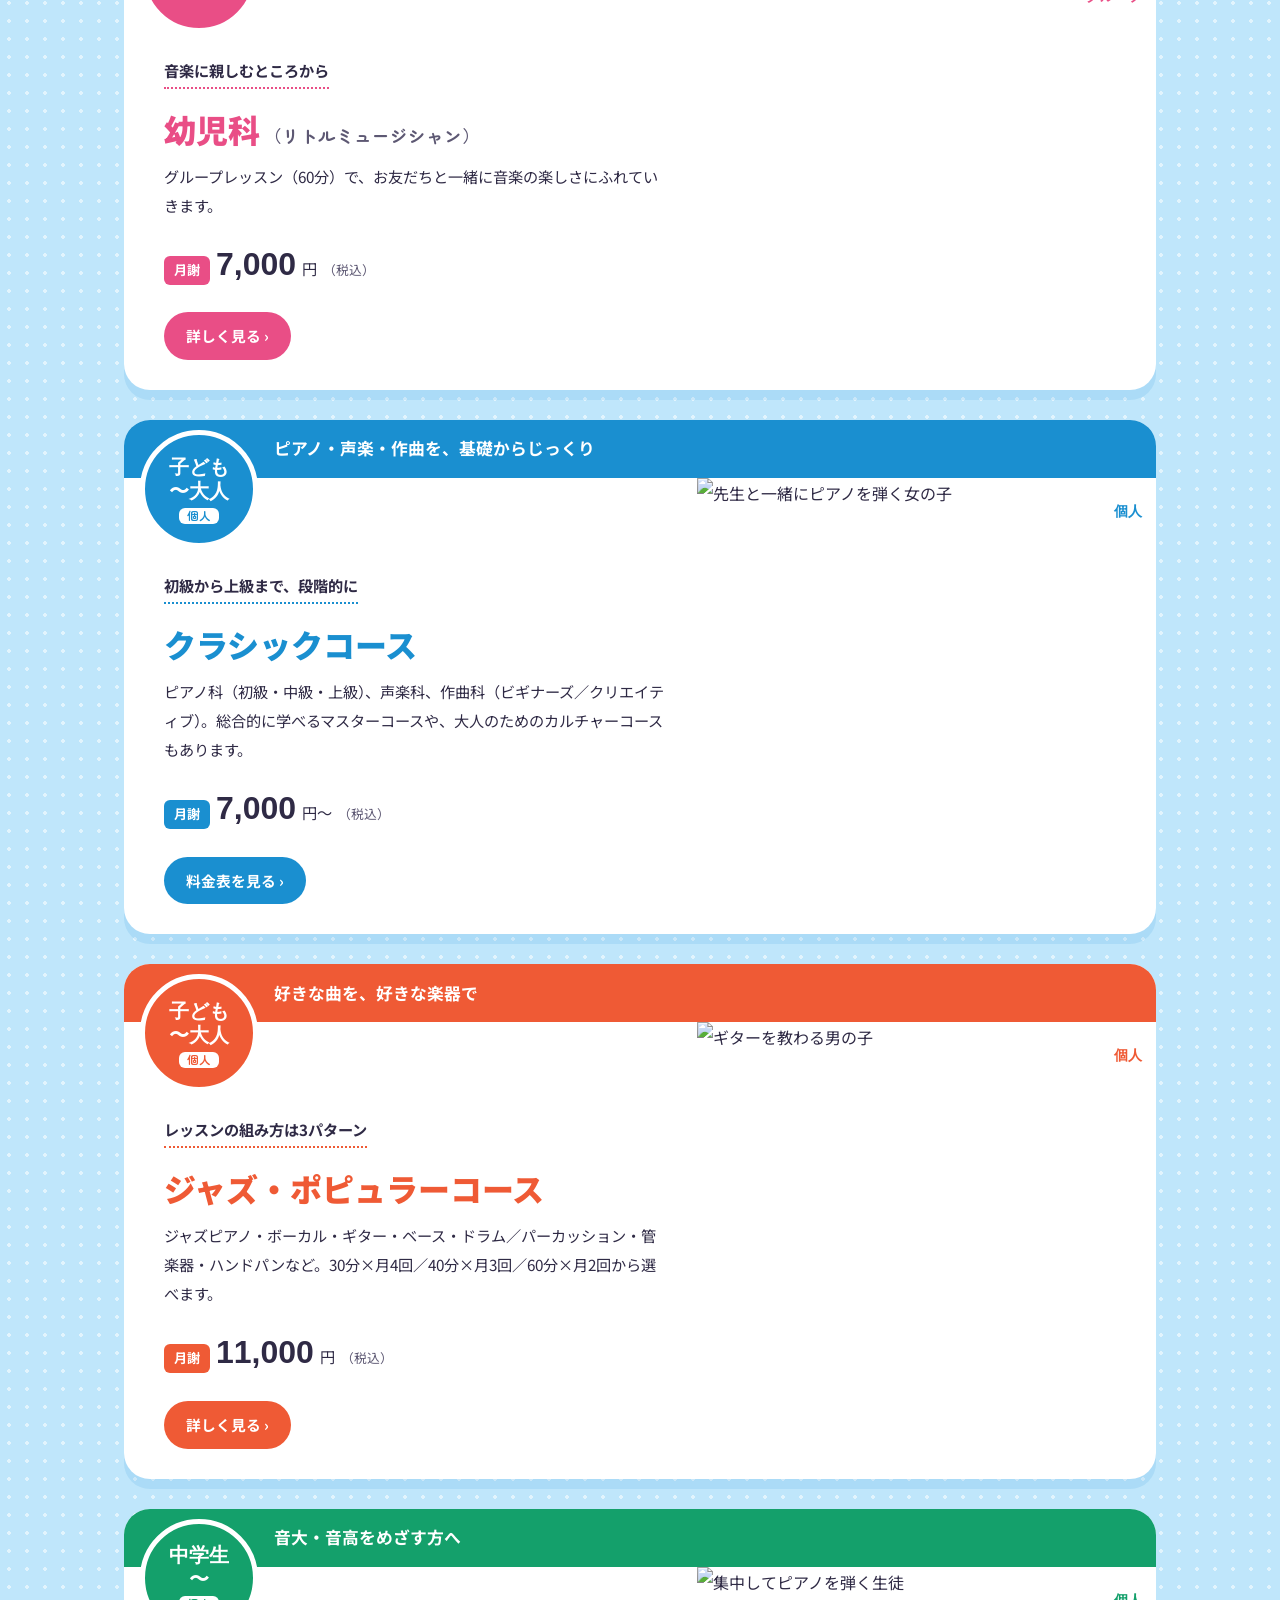
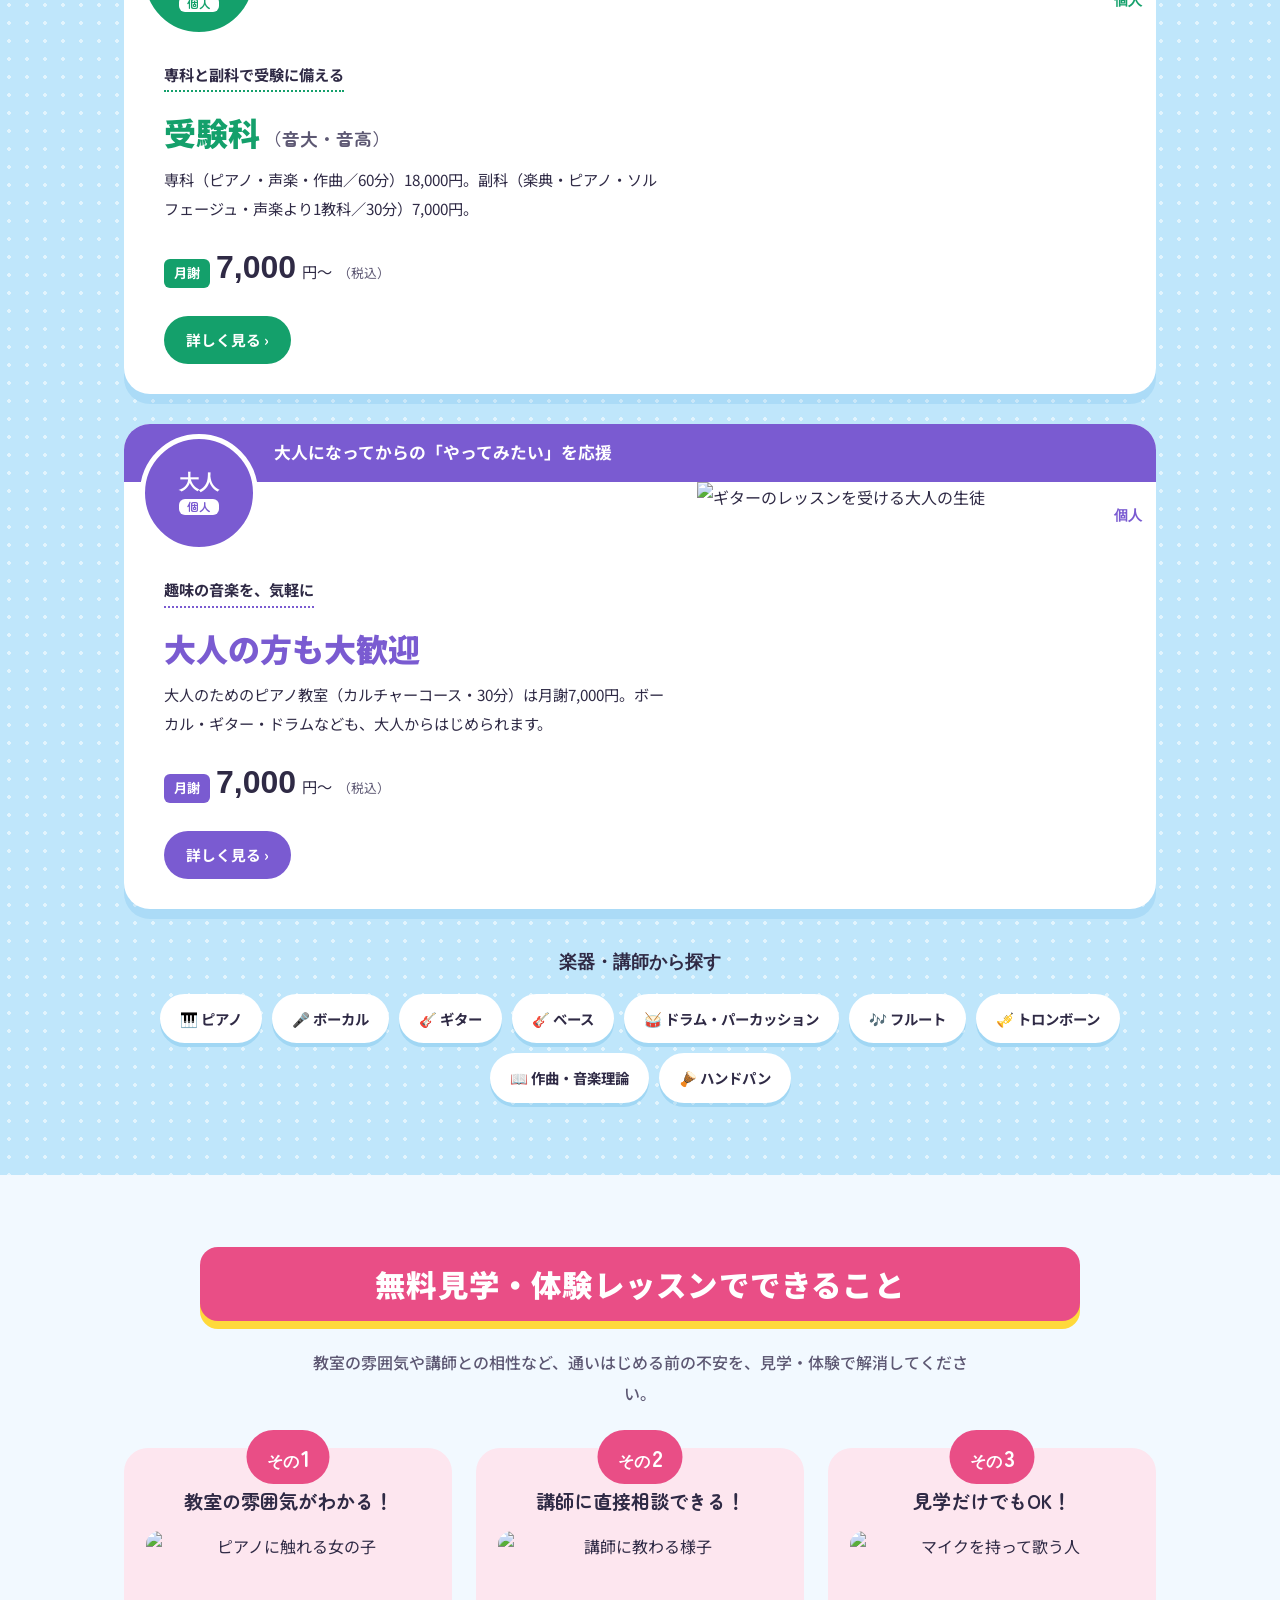
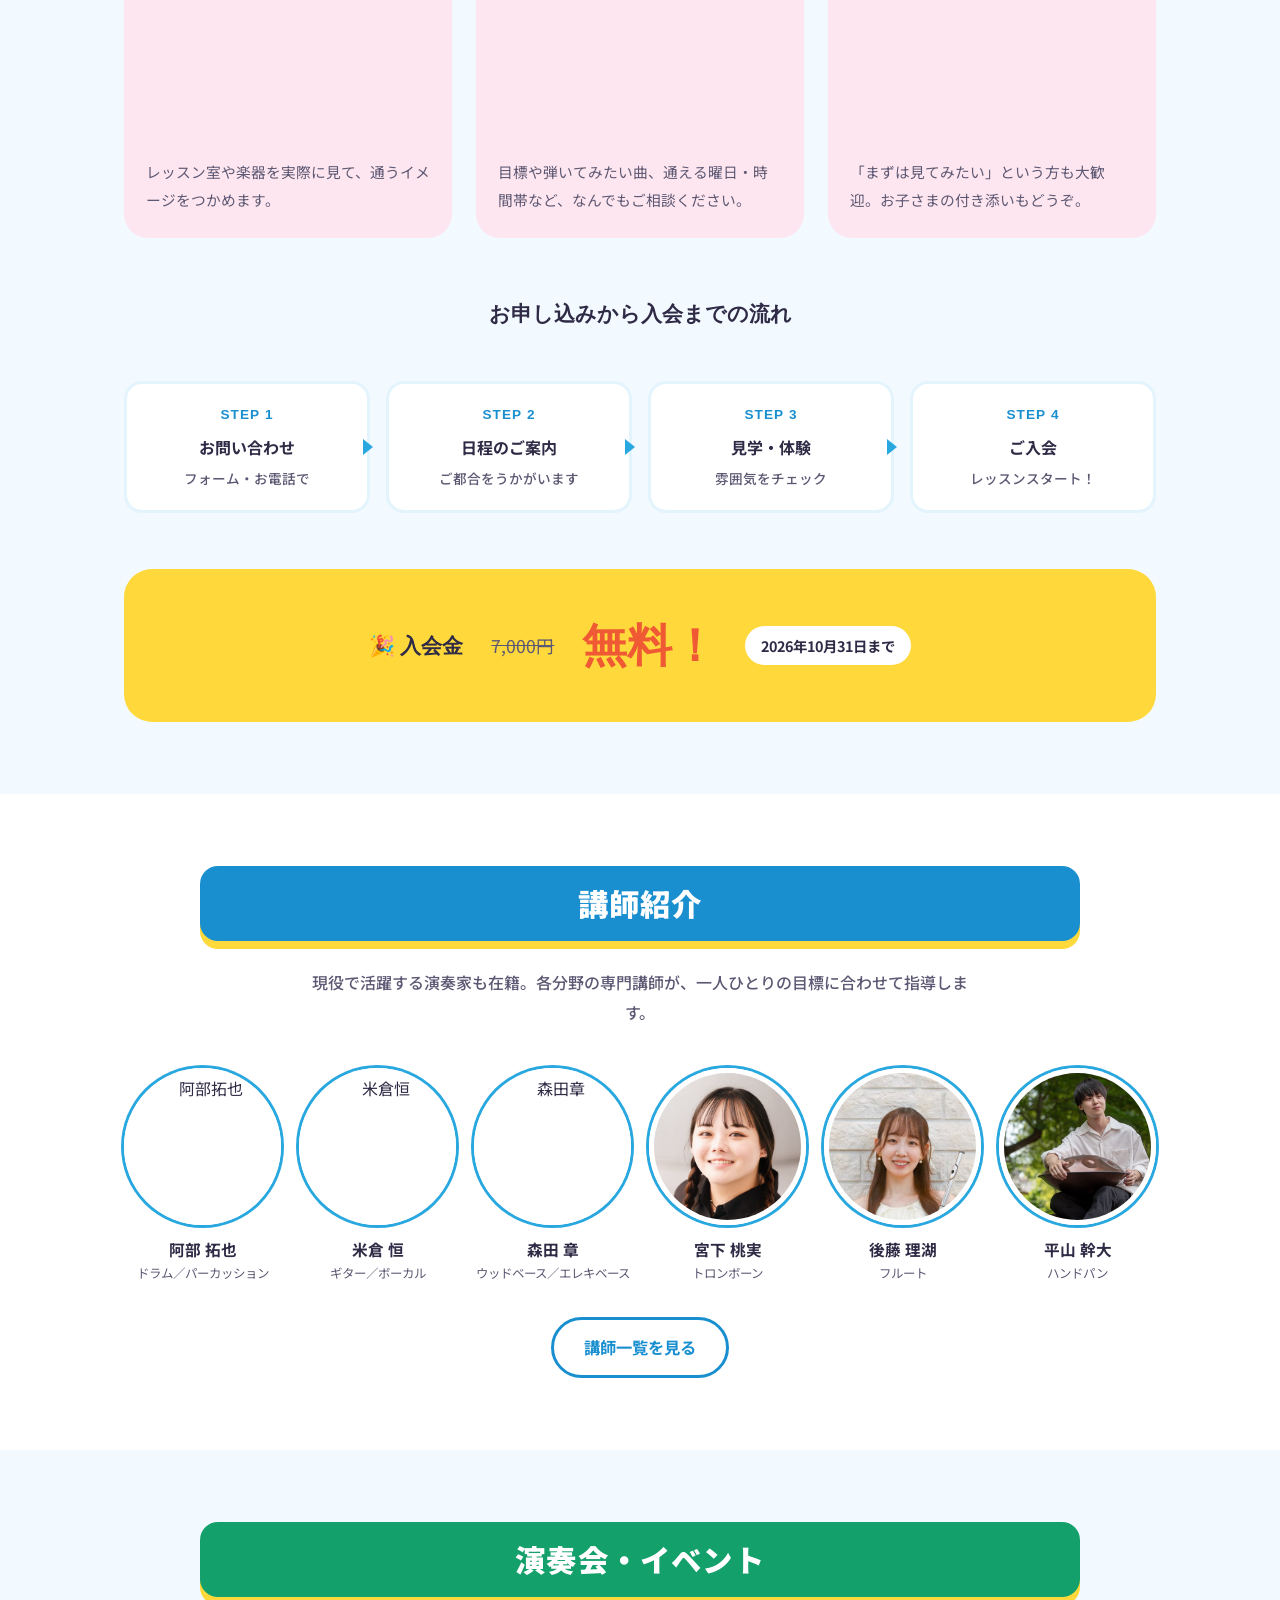
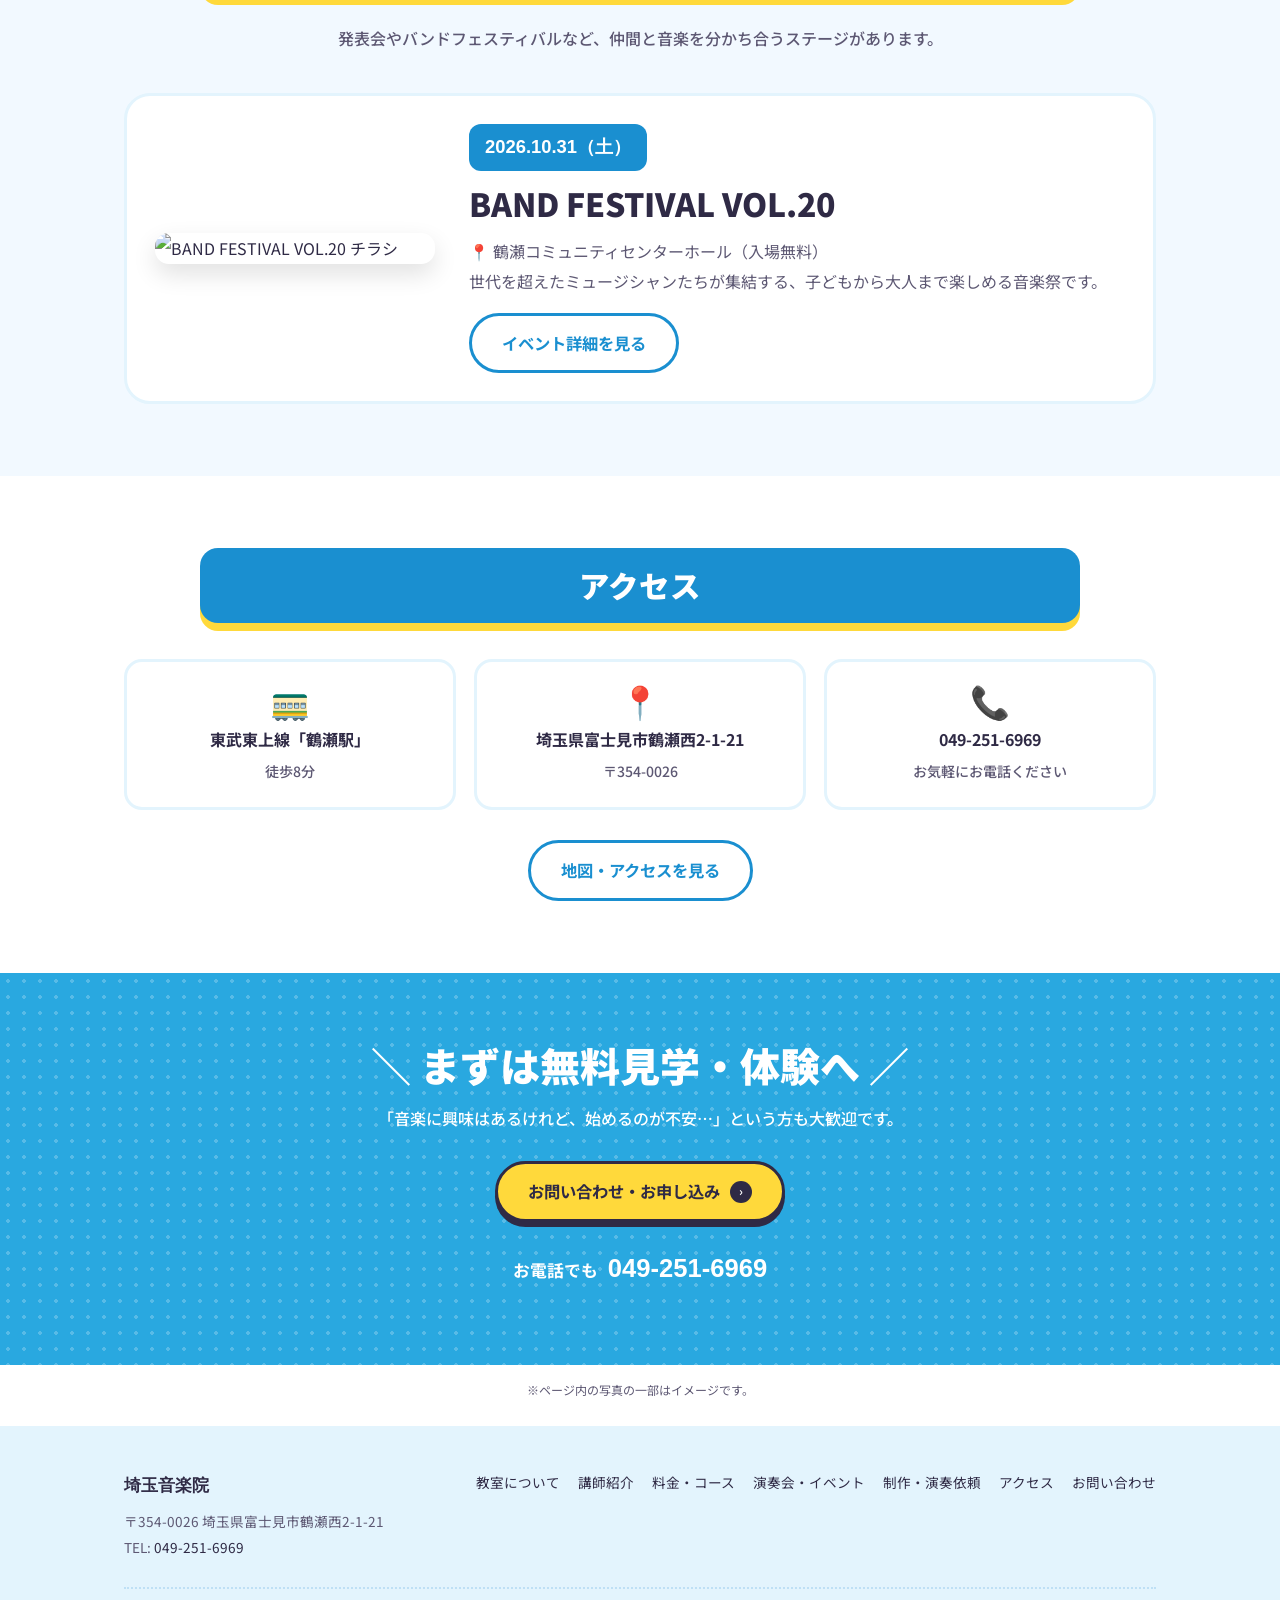
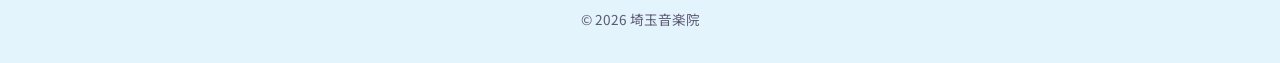
==== commit 63a2d52a: "Bright redesign: new top page (Yamaha-style layout, stock photos) and site-wide bright.css theme Co-" ====
--- a/index.html
+++ b/index.html
@@ -5,10 +5,37 @@
 <meta name="viewport" content="width=device-width, initial-scale=1.0">
 <title>埼玉音楽院 | 富士見市鶴瀬の音楽教室</title>
 <meta name="description" content="埼玉県富士見市鶴瀬、東武東上線鶴瀬駅から徒歩8分。開校40年以上、地域に愛される音楽教室・埼玉音楽院。ピアノ、ボーカル、ドラム、ギターなど幅広いコースをご用意。無料見学・相談受付中。">
+<link rel="canonical" href="https://saitamaongakuin.com/">
+<meta property="og:type" content="website">
+<meta property="og:site_name" content="埼玉音楽院">
+<meta property="og:locale" content="ja_JP">
+<meta property="og:title" content="埼玉音楽院 | 富士見市鶴瀬の音楽教室">
+<meta property="og:description" content="埼玉県富士見市鶴瀬、東武東上線鶴瀬駅から徒歩8分。開校40年以上、地域に愛される音楽教室・埼玉音楽院。ピアノ、ボーカル、ドラム、ギターなど幅広いコースをご用意。無料見学・相談受付中。">
+<meta property="og:url" content="https://saitamaongakuin.com/">
+<meta name="twitter:card" content="summary">
 <link rel="preconnect" href="https://fonts.googleapis.com">
 <link rel="preconnect" href="https://fonts.gstatic.com" crossorigin>
 <link href="https://fonts.googleapis.com/css2?family=Noto+Sans+JP:wght@400;500;600;700&family=Zen+Maru+Gothic:wght@500;700;900&display=swap" rel="stylesheet">
 <link rel="stylesheet" href="styles.css">
+<link rel="stylesheet" href="bright.css">
+<script type="application/ld+json">
+{
+  "@context": "https://schema.org",
+  "@type": "MusicSchool",
+  "name": "埼玉音楽院",
+  "url": "https://saitamaongakuin.com/",
+  "telephone": "+81-49-251-6969",
+  "address": {
+    "@type": "PostalAddress",
+    "streetAddress": "鶴瀬西2-1-21",
+    "addressLocality": "富士見市",
+    "addressRegion": "埼玉県",
+    "postalCode": "354-0026",
+    "addressCountry": "JP"
+  },
+  "description": "埼玉県富士見市鶴瀬の音楽教室。開校40年以上、地域に愛される音楽教室。ピアノ、ボーカル、ドラム、ギターなど幅広いコースをご用意。"
+}
+</script>
 </head>
 <body>
 
@@ -34,111 +61,220 @@
   </div>
 </header>
 
-<div class="hero">
-  <div class="hero-notes" aria-hidden="true">
-    <span style="left:8%; top:18%;">🎵</span>
-    <span style="left:85%; top:22%;">🎶</span>
-    <span style="left:12%; top:72%;">🎹</span>
-    <span style="left:90%; top:70%;">🎸</span>
-    <span style="left:50%; top:8%;">🎤</span>
-  </div>
-  <div class="container">
-    <span class="eyebrow">富士見市鶴瀬の音楽教室</span>
-    <h1>音楽を、もっと<span class="accent">楽しく</span>、<br>身近に。</h1>
-    <p class="lead">開校から40年以上。東武東上線「鶴瀬駅」から徒歩圏内、地域に根ざした音楽教室・埼玉音楽院です。ピアノやボーカル、ドラム、ギターなど、初心者から専門家を目指す方まで、一人ひとりのペースに合わせて丁寧に指導します。</p>
-    <div class="hero-ctas">
-      <a href="contact.html" class="btn solid">無料見学・相談はこちら</a>
-      <a href="courses.html" class="btn ghost">コースを見る</a>
-    </div>
+
+<div class="hp">
+
+<section class="hp-hero">
+  <span class="hp-note" style="left:4%;top:12%;color:#ffcf1f;" aria-hidden="true">♪</span>
+  <span class="hp-note" style="left:44%;top:6%;color:#e94e86;font-size:1.8rem;" aria-hidden="true">♫</span>
+  <span class="hp-note" style="right:3%;top:58%;color:#14a06b;font-size:2rem;" aria-hidden="true">♪</span>
+  <span class="hp-note" style="left:40%;bottom:22%;color:#29a8e0;font-size:1.6rem;" aria-hidden="true">♬</span>
+  <div class="container">
+    <div>
+      <p class="hp-badge">🎵 富士見市・鶴瀬の音楽教室</p>
+      <h1>音楽を、もっと<br><span class="hp-mark">楽しく</span>、身近に。</h1>
+      <p class="hp-lead">開校40年以上、地域に愛される音楽教室・埼玉音楽院。ピアノ・ボーカル・ドラム・ギターなど、小さなお子さまから大人の方まで、一人ひとりのペースに合わせてレッスンします。</p>
+      <div class="hp-ctas">
+        <a href="contact.html" class="hp-btn hp-btn-y">無料見学・体験レッスン <span class="arr">›</span></a>
+        <a href="courses.html" class="hp-btn hp-btn-w">コース・料金を見る</a>
+      </div>
+    </div>
+    <div class="hp-visual">
+      <div class="hp-ph hp-ph-main"><img src="https://images.unsplash.com/photo-1550975814-356bc218f703?w=1000&amp;q=75&amp;auto=format&amp;fit=crop" alt="ピアノに向かう小さな子ども"></div>
+      <div class="hp-ph hp-ph-s1"><img src="https://images.unsplash.com/photo-1720301041914-a44c8c364b23?w=600&amp;q=75&amp;auto=format&amp;fit=crop" alt="ドラムを演奏する生徒"></div>
+      <div class="hp-ph hp-ph-s2"><img src="https://images.unsplash.com/photo-1527236102507-6e5ac2692925?w=600&amp;q=75&amp;auto=format&amp;fit=crop" alt="ギターを弾きながら歌う女の子"></div>
+      <div class="hp-sticker">入会金<b>無料</b><small>10/31まで</small></div>
+    </div>
+  </div>
+  <svg class="hp-wave" viewBox="0 0 1440 80" preserveAspectRatio="none" aria-hidden="true"><path d="M0 40 C 240 90 480 0 720 34 C 960 68 1200 10 1440 40 L1440 80 L0 80 Z" fill="#fff"/></svg>
+</section>
+
+<section class="hp-sec">
+  <div class="container">
+    <h2 class="hp-bar">埼玉音楽院が選ばれる理由</h2>
+    <p class="hp-sub">楽器に触れるのが初めての方から、音楽の道を深く極めたい方まで。それぞれの目標に合わせたレッスンを行っています。</p>
+    <div class="hp-reasons">
+      <div class="hp-reason"><span class="num">1</span><div class="ico">🏫</div><h3>開校40年以上の実績</h3><p>地域に根ざし、幅広い世代の生徒さんに寄り添ってきた歴史があります。</p></div>
+      <div class="hp-reason"><span class="num">2</span><div class="ico">🎤</div><h3>現役のプロ奏者も在籍</h3><p>ピアノ・ドラム・ギター・管楽器など、各分野の専門講師がレッスンします。</p></div>
+      <div class="hp-reason"><span class="num">3</span><div class="ico">🎯</div><h3>一人ひとりに合わせて</h3><p>趣味で楽しみたい方から音大受験まで、目標やペースに合わせて丁寧に指導します。</p></div>
+      <div class="hp-reason"><span class="num">4</span><div class="ico">🎹</div><h3>楽器の手入れも万全</h3><p>ピアノは定期的に調律し、ドラムなどの楽器も日頃からメンテナンスしています。</p></div>
+    </div>
+  </div>
+</section>
+
+<section class="hp-sec hp-courses-bg">
+  <div class="container">
+    <h2 class="hp-h2line">目的にあわせて選べるコース</h2>
+
+    <article class="hp-course pk">
+      <div class="hp-course-head"><span class="hp-course-badge">幼児<small>グループ</small></span>はじめての音楽を、お友だちといっしょに</div>
+      <div class="hp-course-body">
+        <div class="hp-course-text">
+          <p class="hp-course-catch">音楽に親しむところから</p>
+          <h3>幼児科<small>（リトルミュージシャン）</small></h3>
+          <p>グループレッスン（60分）で、お友だちと一緒に音楽の楽しさにふれていきます。</p>
+          <p class="hp-price"><span class="lbl">月謝</span><b>7,000</b>円<small>（税込）</small></p>
+          <a class="hp-more" href="courses.html">詳しく見る ›</a>
+        </div>
+        <figure class="hp-course-photo"><img src="https://images.unsplash.com/photo-1722166677110-f7043f6239c6?w=900&amp;q=75&amp;auto=format&amp;fit=crop" alt="ピアノのまわりに集まる子どもたち"><span class="hp-tag">グループ</span></figure>
+      </div>
+    </article>
+
+    <article class="hp-course">
+      <div class="hp-course-head"><span class="hp-course-badge">子ども<br>〜大人<small>個人</small></span>ピアノ・声楽・作曲を、基礎からじっくり</div>
+      <div class="hp-course-body">
+        <div class="hp-course-text">
+          <p class="hp-course-catch">初級から上級まで、段階的に</p>
+          <h3>クラシックコース</h3>
+          <p>ピアノ科（初級・中級・上級）、声楽科、作曲科（ビギナーズ／クリエイティブ）。総合的に学べるマスターコースや、大人のためのカルチャーコースもあります。</p>
+          <p class="hp-price"><span class="lbl">月謝</span><b>7,000</b>円〜<small>（税込）</small></p>
+          <a class="hp-more" href="courses.html">料金表を見る ›</a>
+        </div>
+        <figure class="hp-course-photo"><img src="https://images.unsplash.com/photo-1696522732406-065ef560da8c?w=900&amp;q=75&amp;auto=format&amp;fit=crop" alt="先生と一緒にピアノを弾く女の子"><span class="hp-tag">個人</span></figure>
+      </div>
+    </article>
+
+    <article class="hp-course or">
+      <div class="hp-course-head"><span class="hp-course-badge">子ども<br>〜大人<small>個人</small></span>好きな曲を、好きな楽器で</div>
+      <div class="hp-course-body">
+        <div class="hp-course-text">
+          <p class="hp-course-catch">レッスンの組み方は3パターン</p>
+          <h3>ジャズ・ポピュラーコース</h3>
+          <p>ジャズピアノ・ボーカル・ギター・ベース・ドラム／パーカッション・管楽器・ハンドパンなど。30分×月4回／40分×月3回／60分×月2回から選べます。</p>
+          <p class="hp-price"><span class="lbl">月謝</span><b>11,000</b>円<small>（税込）</small></p>
+          <a class="hp-more" href="courses.html">詳しく見る ›</a>
+        </div>
+        <figure class="hp-course-photo"><img src="https://images.unsplash.com/photo-1758687126874-7d88e5b8fdf5?w=900&amp;q=75&amp;auto=format&amp;fit=crop" alt="ギターを教わる男の子"><span class="hp-tag">個人</span></figure>
+      </div>
+    </article>
+
+    <article class="hp-course g">
+      <div class="hp-course-head"><span class="hp-course-badge">中学生<br>〜<small>個人</small></span>音大・音高をめざす方へ</div>
+      <div class="hp-course-body">
+        <div class="hp-course-text">
+          <p class="hp-course-catch">専科と副科で受験に備える</p>
+          <h3>受験科<small>（音大・音高）</small></h3>
+          <p>専科（ピアノ・声楽・作曲／60分）18,000円。副科（楽典・ピアノ・ソルフェージュ・声楽より1教科／30分）7,000円。</p>
+          <p class="hp-price"><span class="lbl">月謝</span><b>7,000</b>円〜<small>（税込）</small></p>
+          <a class="hp-more" href="courses.html">詳しく見る ›</a>
+        </div>
+        <figure class="hp-course-photo"><img src="https://images.unsplash.com/photo-1609196595770-10faedf23b7a?w=900&amp;q=75&amp;auto=format&amp;fit=crop" alt="集中してピアノを弾く生徒"><span class="hp-tag">個人</span></figure>
+      </div>
+    </article>
+
+    <article class="hp-course pu">
+      <div class="hp-course-head"><span class="hp-course-badge">大人<small>個人</small></span>大人になってからの「やってみたい」を応援</div>
+      <div class="hp-course-body">
+        <div class="hp-course-text">
+          <p class="hp-course-catch">趣味の音楽を、気軽に</p>
+          <h3>大人の方も大歓迎</h3>
+          <p>大人のためのピアノ教室（カルチャーコース・30分）は月謝7,000円。ボーカル・ギター・ドラムなども、大人からはじめられます。</p>
+          <p class="hp-price"><span class="lbl">月謝</span><b>7,000</b>円〜<small>（税込）</small></p>
+          <a class="hp-more" href="courses.html">詳しく見る ›</a>
+        </div>
+        <figure class="hp-course-photo"><img src="https://images.unsplash.com/photo-1758524944402-1903b38f848f?w=900&amp;q=75&amp;auto=format&amp;fit=crop" alt="ギターのレッスンを受ける大人の生徒"><span class="hp-tag">個人</span></figure>
+      </div>
+    </article>
+
+    <p class="hp-chips-ttl">楽器・講師から探す</p>
+    <div class="hp-chips">
+      <a href="instructors.html#yokoya-motoi">🎹 ピアノ</a>
+      <a href="instructors.html#yonekura-hisashi">🎤 ボーカル</a>
+      <a href="instructors.html#yonekura-hisashi">🎸 ギター</a>
+      <a href="instructors.html#morita-akira">🎸 ベース</a>
+      <a href="instructors.html#abe-takuya">🥁 ドラム・パーカッション</a>
+      <a href="instructors.html#goto-riko">🎶 フルート</a>
+      <a href="instructors.html#miyashita-momomi">🎺 トロンボーン</a>
+      <a href="instructors.html#yokoya-motoi">📖 作曲・音楽理論</a>
+      <a href="instructors.html#hirayama-kanta">🪘 ハンドパン</a>
+    </div>
+  </div>
+</section>
+
+<section class="hp-sec hp-trial-bg">
+  <div class="container">
+    <h2 class="hp-bar pk">無料見学・体験レッスンでできること</h2>
+    <p class="hp-sub">教室の雰囲気や講師との相性など、通いはじめる前の不安を、見学・体験で解消してください。</p>
+    <div class="hp-trials">
+      <div class="hp-trial"><span class="no">その<b>1</b></span><h3>教室の雰囲気がわかる！</h3><div class="ph"><img src="https://images.unsplash.com/photo-1614032523826-8427ad9b7359?w=700&amp;q=75&amp;auto=format&amp;fit=crop" alt="ピアノに触れる女の子"></div><p>レッスン室や楽器を実際に見て、通うイメージをつかめます。</p></div>
+      <div class="hp-trial"><span class="no">その<b>2</b></span><h3>講師に直接相談できる！</h3><div class="ph"><img src="https://images.unsplash.com/photo-1758687126741-86737c57c210?w=700&amp;q=75&amp;auto=format&amp;fit=crop" alt="講師に教わる様子"></div><p>目標や弾いてみたい曲、通える曜日・時間帯など、なんでもご相談ください。</p></div>
+      <div class="hp-trial"><span class="no">その<b>3</b></span><h3>見学だけでもOK！</h3><div class="ph"><img src="https://images.unsplash.com/photo-1560297035-0ed84c4175f6?w=700&amp;q=75&amp;auto=format&amp;fit=crop" alt="マイクを持って歌う人"></div><p>「まずは見てみたい」という方も大歓迎。お子さまの付き添いもどうぞ。</p></div>
+    </div>
+
+    <p class="hp-flow-ttl">お申し込みから入会までの流れ</p>
+    <ol class="hp-flow" style="padding:0;">
+      <li>お問い合わせ<span>フォーム・お電話で</span></li>
+      <li>日程のご案内<span>ご都合をうかがいます</span></li>
+      <li>見学・体験<span>雰囲気をチェック</span></li>
+      <li>ご入会<span>レッスンスタート！</span></li>
+    </ol>
+
+    <div class="hp-camp">
+      <span class="l">🎉 入会金</span>
+      <span class="old">7,000円</span>
+      <span class="new">無料！</span>
+      <span class="term">2026年10月31日まで</span>
+    </div>
+  </div>
+</section>
+
+<section class="hp-sec">
+  <div class="container">
+    <h2 class="hp-bar">講師紹介</h2>
+    <p class="hp-sub">現役で活躍する演奏家も在籍。各分野の専門講師が、一人ひとりの目標に合わせて指導します。</p>
+    <div class="hp-teachers">
+      <a href="instructors.html#abe-takuya"><div class="face"><img src="https://saitamaongakuin.com/wp-content/uploads/2026/09/abe-takuya-2026.jpg" alt="阿部拓也"></div><b>阿部 拓也</b><span>ドラム／パーカッション</span></a>
+      <a href="instructors.html#yonekura-hisashi"><div class="face"><img src="https://saitamaongakuin.com/wp-content/uploads/2026/09/yonekura-hisashi.jpg" alt="米倉恒"></div><b>米倉 恒</b><span>ギター／ボーカル</span></a>
+      <a href="instructors.html#morita-akira"><div class="face"><img src="https://saitamaongakuin.com/wp-content/uploads/2026/09/morita-akira.jpg" alt="森田章"></div><b>森田 章</b><span>ウッドベース／エレキベース</span></a>
+      <a href="instructors.html#miyashita-momomi"><div class="face"><img src="images/miyashita-momomi.jpg" alt="宮下桃実"></div><b>宮下 桃実</b><span>トロンボーン</span></a>
+      <a href="instructors.html#goto-riko"><div class="face"><img src="images/goto-riko.jpg" alt="後藤理湖"></div><b>後藤 理湖</b><span>フルート</span></a>
+      <a href="instructors.html#hirayama-kanta"><div class="face"><img src="images/hirayama-kanta.jpg" alt="平山幹大"></div><b>平山 幹大</b><span>ハンドパン</span></a>
+    </div>
+    <p style="text-align:center;margin:34px 0 0;"><a href="instructors.html" class="hp-btn hp-btn-w">講師一覧を見る</a></p>
+  </div>
+</section>
+
+<section class="hp-sec hp-trial-bg">
+  <div class="container">
+    <h2 class="hp-bar g">演奏会・イベント</h2>
+    <p class="hp-sub">発表会やバンドフェスティバルなど、仲間と音楽を分かち合うステージがあります。</p>
+    <div class="hp-event">
+      <div class="flyer"><img src="https://saitamaongakuin.com/wp-content/themes/saitama-ongakuin/assets/images/band-festival-vol20.jpg" alt="BAND FESTIVAL VOL.20 チラシ" style="height:auto;"></div>
+      <div>
+        <span class="date">2026.10.31（土）</span>
+        <h3>BAND FESTIVAL VOL.20</h3>
+        <p>📍 鶴瀬コミュニティセンターホール（入場無料）<br>世代を超えたミュージシャンたちが集結する、子どもから大人まで楽しめる音楽祭です。</p>
+        <a href="events.html" class="hp-btn hp-btn-w">イベント詳細を見る</a>
+      </div>
+    </div>
+  </div>
+</section>
+
+<section class="hp-sec">
+  <div class="container">
+    <h2 class="hp-bar">アクセス</h2>
+    <div class="hp-access" style="margin-top:36px;">
+      <div><span>🚃</span>東武東上線「鶴瀬駅」<small>徒歩8分</small></div>
+      <div><span>📍</span>埼玉県富士見市鶴瀬西2-1-21<small>〒354-0026</small></div>
+      <div><span>📞</span><a href="tel:0492516969" style="color:inherit;">049-251-6969</a><small>お気軽にお電話ください</small></div>
+    </div>
+    <p style="text-align:center;margin:30px 0 0;"><a href="access.html" class="hp-btn hp-btn-w">地図・アクセスを見る</a></p>
+  </div>
+</section>
+
+<div class="hp-cta">
+  <div class="container">
+    <h2>まずは無料見学・体験へ</h2>
+    <p>「音楽に興味はあるけれど、始めるのが不安…」という方も大歓迎です。</p>
+    <a href="contact.html" class="hp-btn hp-btn-y">お問い合わせ・お申し込み <span class="arr">›</span></a>
+    <span class="tel">お電話でも <a href="tel:0492516969">049-251-6969</a></span>
   </div>
 </div>
-
-<section>
-  <div class="container">
-    <div class="section-title">
-      <span class="tag">About</span>
-      <h2>埼玉音楽院について</h2>
-      <p class="desc">埼玉県富士見市鶴瀬の音楽教室。楽器を触るのが初めてという方から、音楽の道を深く極めたい方まで、それぞれの目標に合わせたレッスンを行っています。</p>
-    </div>
-    <div class="grid grid-3">
-      <div class="card">
-        <div class="card-body">
-          <span class="icon">🏫</span>
-          <h3>開校40年以上の実績</h3>
-          <p>地域に根ざし、幅広い世代の生徒さんに寄り添ってきた歴史があります。</p>
-        </div>
-      </div>
-      <div class="card">
-        <div class="card-body">
-          <span class="icon">🎯</span>
-          <h3>一人ひとりに合わせた指導</h3>
-          <p>趣味から音大受験まで、目標やペースに合わせて丁寧にレッスンします。</p>
-        </div>
-      </div>
-      <div class="card">
-        <div class="card-body">
-          <span class="icon">🎉</span>
-          <h3>発表会・バンドフェスティバル</h3>
-          <p>年に一度の発表会やイベントで、仲間と音楽を分かち合う機会も充実。</p>
-        </div>
-      </div>
-    </div>
-    <p style="margin-top:32px;"><a href="about.html" class="btn">教室についてもっと読む</a></p>
-  </div>
-</section>
-
-<section class="alt">
-  <div class="container">
-    <div class="section-title">
-      <span class="tag">Courses</span>
-      <h2>人気のコース</h2>
-      <p class="desc">ピアノ、ギター、ドラムなどの定番楽器から、ハンドパンなど個性派コースまで。あなたに合ったレッスンを見つけてください。</p>
-    </div>
-    <div class="instrument-grid">
-      <a class="instrument-chip" href="instructors.html#yokoya-motoi"><span class="emoji">🎹</span>クラシックピアノ</a>
-      <a class="instrument-chip" href="instructors.html#yonekura-hisashi"><span class="emoji">🎤</span>ボーカル</a>
-      <a class="instrument-chip" href="instructors.html#yonekura-hisashi"><span class="emoji">🎸</span>エレキギター / アコースティックギター</a>
-      <a class="instrument-chip" href="instructors.html#morita-akira"><span class="emoji">🎸</span>ウッドベース / エレキベース</a>
-      <a class="instrument-chip" href="instructors.html#abe-takuya"><span class="emoji">🥁</span>ドラム / パーカッション</a>
-      <a class="instrument-chip" href="instructors.html#miyashita-momomi"><span class="emoji">🎷</span>サックス / フルート / トロンボーン</a>
-      <a class="instrument-chip" href="instructors.html#yokoya-motoi"><span class="emoji">🎶</span>作曲</a>
-      <a class="instrument-chip" href="instructors.html#yokoya-motoi"><span class="emoji">📖</span>音楽理論</a>
-      <a class="instrument-chip" href="instructors.html#hirayama-kanta"><span class="emoji">🪘</span>ハンドパン</a>
-      <div class="instrument-chip"><span class="emoji">👶</span>幼児科</div>
-    </div>
-    <p style="margin-top:32px;"><a href="courses.html" class="btn">料金・コース一覧を見る</a></p>
-  </div>
-</section>
-
-<section>
-  <div class="container">
-    <div class="section-title">
-      <span class="tag">Event</span>
-      <h2>演奏会・イベント</h2>
-    </div>
-    <div class="event-card">
-      <div class="date-block">
-        <div class="y">2026</div>
-        <div class="md">10.31</div>
-      </div>
-      <div>
-        <h3>BAND FESTIVAL VOL.20</h3>
-        <div class="details">
-          <div>📍 鶴瀬コミュニティセンターホール（入場無料）</div>
-          <div>世代を超えたミュージシャンたちが集結する、子どもから大人まで楽しめる音楽祭です。</div>
-        </div>
-        <p style="margin-top:16px;"><a href="events.html" class="btn ghost">イベント詳細を見る</a></p>
-      </div>
-    </div>
-  </div>
-</section>
-
-<div class="cta-band">
-  <div class="container">
-    <h2>まずは無料見学・体験レッスンへ</h2>
-    <p>「音楽に興味はあるけれど、始めるのが不安…」という方も大歓迎。お気軽にお問い合わせください。</p>
-    <a href="contact.html" class="btn solid">お問い合わせはこちら</a>
-  </div>
+<p class="hp-credit">※ページ内の写真の一部はイメージです。</p>
+<div class="hp-spacer"></div>
+
+<a class="hp-float" href="contact.html"><span class="s">＼ まずはお気軽に！ ／</span><span class="m">無料見学・体験を申し込む <span class="arr" style="display:inline-flex;width:20px;height:20px;border-radius:50%;background:#2f2a45;color:#fff;font-size:.7rem;align-items:center;justify-content:center;">›</span></span></a>
+
 </div>
 
 <footer class="site-footer">
--- a/styles.css
+++ b/styles.css
@@ -536,6 +536,57 @@
 .pricing-list li .name { color: var(--ink); }
 .pricing-list li .price { font-weight: 700; color: var(--accent-dark); white-space: nowrap; }
 
+.pricing-time-options {
+  display: grid;
+  grid-template-columns: repeat(3, 1fr);
+  gap: 12px;
+  margin: 24px 0;
+}
+
+.pricing-time-option {
+  background: var(--paper-soft);
+  border: 1px solid var(--line);
+  border-radius: var(--radius-sm);
+  padding: 16px 8px;
+  text-align: center;
+}
+
+.pricing-time-option .minutes {
+  display: block;
+  font-family: "Zen Maru Gothic", sans-serif;
+  font-weight: 700;
+  font-size: 1.15rem;
+  color: var(--ink);
+}
+
+.pricing-time-option .times {
+  display: block;
+  font-size: 0.8rem;
+  color: var(--ink-soft);
+  margin-top: 2px;
+}
+
+@media (max-width: 480px) {
+  .pricing-time-options { grid-template-columns: 1fr; }
+}
+
+.pricing-enrollment {
+  display: flex;
+  align-items: center;
+  justify-content: center;
+  gap: 10px;
+  flex-wrap: wrap;
+  background: rgba(46, 196, 182, 0.1);
+  border: 1px solid var(--accent-teal);
+  border-radius: var(--radius-sm);
+  padding: 14px 18px;
+  font-size: 0.94rem;
+}
+
+.pricing-enrollment .label { color: var(--ink-soft); }
+.pricing-enrollment .old { color: var(--ink-soft); }
+.pricing-enrollment .new { color: var(--accent-teal); font-weight: 700; }
+
 .pricing-note {
   margin-top: 20px;
   font-size: 0.86rem;
--- a/bright.css
+++ b/bright.css
@@ -0,0 +1,401 @@
+/* ===== 埼玉音楽院 明るいテーマ（2026-10） =====
+   styles.css（テーマの site.css）の上に重ねる上書き。
+   WordPress では「外観 > カスタマイズ > 追加CSS」にこのファイルの中身をそのまま入れる。 */
+
+:root {
+  --accent: #1a8fd0;
+  --accent-dark: #1572ad;
+  --accent-2: #ffd93b;
+  --accent-teal: #14a06b;
+  --ink: #2f2a45;
+  --ink-soft: #5d5873;
+  --paper: #ffffff;
+  --paper-soft: #f2f9ff;
+  --line: #d9eefb;
+  --shadow: 0 12px 30px rgba(26, 143, 208, 0.12);
+  --sky: #29a8e0;
+  --sky-pale: #e3f4fd;
+  --sun: #ffd93b;
+  --pink: #e94e86;
+  --coral: #ef5a35;
+}
+
+body { background: #fff; color: var(--ink); }
+a { color: var(--accent-dark); }
+h1, h2, h3 { color: var(--ink); }
+h1, h2 { font-weight: 900; }
+
+/* ---------- Header ---------- */
+.site-header { background: rgba(255, 255, 255, 0.96); border-bottom: 4px solid var(--sun); }
+.brand { color: var(--ink); }
+.brand .mark { background: linear-gradient(135deg, var(--sky), #7fd0f5); box-shadow: 0 3px 0 var(--sun); }
+nav.main-nav ul { gap: 18px; }
+nav.main-nav a { color: var(--ink); font-weight: 700; }
+nav.main-nav a:hover,
+nav.main-nav a.active,
+nav.main-nav li.current-menu-item > a,
+nav.main-nav li.current_page_item > a { color: var(--accent); }
+nav.main-nav a.cta,
+nav.main-nav a.cta:hover {
+  background: var(--sun);
+  color: var(--ink);
+  border: 2px solid var(--ink);
+  box-shadow: 0 3px 0 var(--ink);
+  font-weight: 700;
+}
+nav.main-nav a.cta:hover { transform: translateY(-1px); }
+@media (max-width: 860px) {
+  nav.main-nav { background: #fff; border-bottom: 4px solid var(--sun); }
+}
+
+/* ---------- Page title band（下層ページの見出し） ---------- */
+.page-hero {
+  position: relative;
+  overflow: hidden;
+  padding: 56px 0 86px;
+  border-bottom: 0;
+  background:
+    url("data:image/svg+xml,%3Csvg xmlns='http://www.w3.org/2000/svg' viewBox='0 0 1440 60' preserveAspectRatio='none'%3E%3Cpath d='M0 30 C 240 70 480 0 720 26 C 960 52 1200 8 1440 30 L1440 60 L0 60 Z' fill='%23fff'/%3E%3C/svg%3E") bottom / 100% 50px no-repeat,
+    radial-gradient(rgba(255, 255, 255, 0.6) 2px, transparent 2px) 0 0 / 18px 18px,
+    linear-gradient(180deg, #cfeefd 0%, #e9f7ff 100%);
+}
+.page-hero::before,
+.page-hero::after {
+  position: absolute;
+  font-weight: 900;
+  line-height: 1;
+  pointer-events: none;
+}
+.page-hero::before { content: "♪"; right: 8%; top: 18%; font-size: 3.4rem; color: var(--sun); text-shadow: 0 3px 0 rgba(0, 0, 0, 0.06); }
+.page-hero::after { content: "♫"; right: 18%; top: 12%; font-size: 2rem; color: var(--pink); }
+.page-hero .container { position: relative; z-index: 1; }
+.page-hero .eyebrow {
+  background: #fff;
+  color: var(--accent);
+  border: 2px solid var(--sky);
+  border-radius: 999px;
+  padding: 4px 16px;
+  letter-spacing: 0.12em;
+  margin-bottom: 14px;
+}
+.page-hero h1 { font-size: clamp(2rem, 5vw, 2.9rem); margin-bottom: 12px; }
+.page-hero p.lead { color: var(--ink-soft); font-weight: 500; }
+@media (max-width: 620px) {
+  .page-hero { padding: 40px 0 70px; }
+  .page-hero::before { right: 6%; top: 8%; font-size: 2.2rem; }
+  .page-hero::after { display: none; }
+}
+
+/* ---------- Sections ---------- */
+section + section { border-top: 0; }
+section.alt {
+  background-color: #eef8ff;
+  background-image: radial-gradient(rgba(255, 255, 255, 0.9) 2px, transparent 2px);
+  background-size: 18px 18px;
+}
+.section-title { text-align: center; margin-bottom: 38px; }
+.section-title .tag {
+  display: table;
+  margin: 0 auto 12px;
+  color: #fff;
+  background: var(--accent);
+  padding: 4px 16px;
+  font-size: 0.78rem;
+  letter-spacing: 0.12em;
+}
+.section-title h2 {
+  display: inline;
+  font-size: clamp(1.45rem, 3.4vw, 2rem);
+  background: linear-gradient(transparent 64%, #ffe680 64%);
+  padding: 0 0.15em;
+}
+.section-title p.desc { margin: 16px auto 0; }
+
+/* ---------- Cards ---------- */
+.card { border: 3px solid var(--sky-pale); border-radius: 22px; }
+.card:hover { box-shadow: 0 10px 0 rgba(26, 143, 208, 0.12); }
+.card .icon { background: #fff4c2; }
+.card .card-body h3 { color: var(--accent-dark); }
+
+/* ---------- Buttons ---------- */
+.btn {
+  padding: 13px 30px;
+  border: 3px solid var(--accent);
+  color: var(--accent);
+  background: #fff;
+}
+.btn:hover { background: var(--accent); border-color: var(--accent); color: #fff; }
+.btn.solid,
+.btn.solid:hover,
+.cta-band .btn.solid,
+.cta-band .btn.solid:hover {
+  background: var(--sun);
+  color: var(--ink);
+  border: 3px solid var(--ink);
+  box-shadow: 0 5px 0 var(--ink);
+}
+.btn.solid:hover { transform: translateY(-2px); box-shadow: 0 7px 0 var(--ink); }
+.btn.ghost { border-color: var(--accent); color: var(--accent); background: #fff; }
+.btn.ghost:hover { background: var(--accent); color: #fff; }
+
+/* ---------- Feature list / chips ---------- */
+.feature-list li { border: 3px solid var(--sky-pale); border-radius: 16px; background: #fff; }
+.feature-list li .check { color: var(--pink); }
+.instrument-chip {
+  border: 3px solid #fff;
+  border-radius: 999px;
+  background: #fff;
+  box-shadow: 0 4px 0 rgba(26, 143, 208, 0.16);
+  font-weight: 700;
+}
+a.instrument-chip:hover { border-color: var(--sky); color: var(--accent); }
+
+/* ---------- Pricing（料金・コース） ---------- */
+.pricing-card {
+  border: 3px solid var(--sky-pale);
+  border-radius: 26px;
+  box-shadow: 0 10px 0 rgba(26, 143, 208, 0.12);
+}
+.pricing-card .badge { background: var(--pink); }
+.pricing-name { color: var(--accent); font-weight: 900; font-size: 1.4rem; }
+.pricing-amount { font-weight: 900; }
+.pricing-list li { border-bottom: 2px dotted var(--line); }
+.pricing-list li .price { color: var(--ink); font-family: "Zen Maru Gothic", sans-serif; font-weight: 900; font-size: 1.02rem; }
+.pricing-time-option { background: var(--paper-soft); border: 3px solid var(--sky-pale); border-radius: 16px; }
+.pricing-time-option .minutes { color: var(--accent); font-weight: 900; }
+.pricing-enrollment {
+  background: var(--sun);
+  border: 0;
+  border-radius: 20px;
+  padding: 18px 20px;
+  font-weight: 700;
+}
+.pricing-enrollment .label,
+.pricing-enrollment .old { color: var(--ink); }
+.pricing-enrollment .new { color: var(--coral); font-family: "Zen Maru Gothic", sans-serif; font-weight: 900; font-size: 1.2rem; }
+.pricing-note { background: #fff7d6; border-radius: 14px; }
+
+/* ---------- Events ---------- */
+.event-card { border: 3px solid var(--sky-pale); border-radius: 26px; box-shadow: 0 10px 0 rgba(26, 143, 208, 0.12); }
+.event-card .date-block { background: var(--accent); border-radius: 18px; color: #fff; }
+.event-card .date-block .y { color: rgba(255, 255, 255, 0.9); font-weight: 700; }
+.event-card .date-block .md { color: #fff; font-weight: 900; }
+.event-card .flyer { border: 0; border-radius: 14px; }
+
+/* ---------- Access / contact ---------- */
+.access-table tr { border-bottom: 2px dotted var(--line); }
+.access-table th { color: var(--accent); font-weight: 700; }
+.route-steps li::before { background: var(--accent); }
+.route-steps li:not(:last-child)::after { background: var(--sky-pale); }
+.map-embed { border: 3px solid var(--sky-pale); border-radius: 22px; box-shadow: none; }
+.contact-card { border: 3px solid var(--sky-pale); border-radius: 22px; }
+.contact-card .value { color: var(--accent); font-weight: 900; }
+.contact-note { background: #fff7d6; border-radius: 14px; }
+
+/* ---------- Instructors ---------- */
+.instructor-card { border: 3px solid var(--sky-pale); border-radius: 24px; }
+.instructor-card:target { border-color: var(--sky); box-shadow: 0 10px 0 rgba(26, 143, 208, 0.15); }
+.instructor-card .avatar {
+  width: 96px;
+  height: 96px;
+  background: linear-gradient(135deg, var(--sky), #8fd6f7);
+  border: 4px solid #fff;
+  box-shadow: 0 0 0 3px var(--sky);
+}
+.instructor-card .role { background: var(--accent-dark); }
+.instructor-card h3 { font-weight: 900; }
+
+/* ---------- CTA band ---------- */
+.cta-band {
+  background-color: var(--sky);
+  background-image: radial-gradient(rgba(255, 255, 255, 0.22) 2px, transparent 2px);
+  background-size: 16px 16px;
+  padding: 60px 0 66px;
+}
+.cta-band h2 { color: #fff; font-weight: 900; font-size: clamp(1.4rem, 4vw, 2.2rem); }
+.cta-band h2::before { content: "＼ "; }
+.cta-band h2::after { content: " ／"; }
+.cta-band p { color: #fff; font-weight: 500; }
+
+/* ---------- Footer ---------- */
+footer.site-footer {
+  background: var(--sky-pale);
+  border-top: 0;
+  color: var(--ink-soft);
+}
+footer.site-footer .foot-brand { color: var(--ink); font-weight: 900; }
+footer.site-footer a { color: var(--ink); }
+footer.site-footer a:hover { color: var(--accent); }
+footer.site-footer .copyright { border-top: 2px dotted #bfe0f5; }
+
+/* ---------- お問い合わせフォーム（Contact Form 7） ---------- */
+.contact-form-wrap { border: 3px solid var(--sky-pale); border-radius: 24px; box-shadow: none; }
+.wpcf7 input[type="submit"],
+.wpcf7 input[type="submit"]:hover {
+  background: var(--sun);
+  color: var(--ink);
+  border: 3px solid var(--ink);
+  box-shadow: 0 5px 0 var(--ink);
+}
+.wpcf7 input:focus,
+.wpcf7 select:focus,
+.wpcf7 textarea:focus { outline-color: var(--sky); }
+
+/* ===== トップページ（.hp） ===== */
+.hp{--b:#1a8fd0;--b-l:#29a8e0;--b-p:#e3f4fd;--y:#ffd93b;--y-d:#f5b800;--pk:#e94e86;--pk-p:#fde6ef;--g:#14a06b;--pu:#7a5bd1;--or:#ef5a35;--ink:#2f2a45;--ink2:#5d5873;color:var(--ink);overflow-x:hidden}
+.hp h1,.hp h2,.hp h3{color:var(--ink);font-family:"Zen Maru Gothic","Noto Sans JP",sans-serif}
+.hp .hp-sec{padding:72px 0;border:0}
+.hp img{display:block;width:100%;height:100%;object-fit:cover}
+.hp a{text-decoration:none}
+.hp-btn{display:inline-flex;align-items:center;justify-content:center;gap:10px;padding:16px 30px;border-radius:999px;font-weight:700;font-size:1.02rem;line-height:1.4;transition:transform .15s ease,box-shadow .15s ease}
+.hp-btn:hover{transform:translateY(-2px);text-decoration:none}
+.hp-btn-y{background:var(--y);color:var(--ink);border:3px solid var(--ink);box-shadow:0 5px 0 var(--ink)}
+.hp-btn-y:hover{box-shadow:0 7px 0 var(--ink)}
+.hp-btn-w{background:#fff;color:var(--b);border:3px solid var(--b)}
+.hp-btn .arr{display:inline-flex;width:22px;height:22px;border-radius:50%;background:var(--ink);color:#fff;font-size:.75rem;align-items:center;justify-content:center}
+/* hero */
+.hp-hero{position:relative;background:linear-gradient(180deg,#d6f0fe 0%,#eef8ff 70%,#fff 100%);padding:48px 0 110px;overflow:hidden}
+.hp-hero .container{display:grid;grid-template-columns:1fr 1.05fr;gap:40px;align-items:center;position:relative;z-index:1}
+.hp-badge{display:inline-block;background:#fff;color:var(--b);font-weight:700;font-size:.9rem;padding:6px 16px;border-radius:999px;border:2px solid var(--b-l);margin:0 0 18px}
+.hp-hero h1{font-size:clamp(2.1rem,5.2vw,3.5rem);font-weight:900;line-height:1.35;margin:0 0 20px;letter-spacing:.02em}
+.hp-mark{background:linear-gradient(transparent 60%,var(--y) 60%);padding:0 .08em}
+.hp-hero .hp-lead{font-size:1.05rem;color:var(--ink2);margin:0 0 28px;max-width:30em}
+.hp-ctas{display:flex;flex-wrap:wrap;gap:14px}
+.hp-visual{position:relative;aspect-ratio:1/0.92}
+.hp-ph{position:absolute;overflow:hidden;background:#fff;border:7px solid #fff;box-shadow:0 18px 40px rgba(26,143,208,.22)}
+.hp-ph-main{inset:4% 14% 10% 2%;border-radius:46% 54% 50% 50%/52% 46% 54% 48%}
+.hp-ph-s1{width:38%;aspect-ratio:1;right:0;top:0;border-radius:50%}
+.hp-ph-s2{width:34%;aspect-ratio:1;right:4%;bottom:0;border-radius:50%}
+.hp-sticker{position:absolute;left:-2%;bottom:6%;width:120px;height:120px;border-radius:50%;background:var(--or);color:#fff;display:flex;flex-direction:column;align-items:center;justify-content:center;text-align:center;font-weight:700;line-height:1.25;transform:rotate(-10deg);box-shadow:0 8px 0 rgba(0,0,0,.08);font-size:.85rem;z-index:2}
+.hp-sticker b{font-family:"Zen Maru Gothic",sans-serif;font-size:1.7rem;font-weight:900}
+.hp-sticker small{font-size:.7rem;opacity:.95}
+.hp-note{position:absolute;font-size:2.4rem;font-weight:900;opacity:.9;user-select:none;pointer-events:none}
+.hp-wave{position:absolute;left:0;right:0;bottom:-1px;width:100%;height:80px;display:block}
+/* section heading bar */
+.hp-bar{display:block;max-width:880px;margin:0 auto 18px;text-align:center;color:#fff!important;background:var(--b);border-radius:18px;padding:16px 20px;font-weight:900;font-size:clamp(1.25rem,3.4vw,1.9rem);box-shadow:0 8px 0 var(--y);letter-spacing:.04em}
+.hp-bar.pk{background:var(--pk)}
+.hp-bar.g{background:var(--g)}
+.hp-sub{text-align:center;color:var(--ink2);max-width:42em;margin:26px auto 40px;font-weight:500}
+/* reasons */
+.hp-reasons{display:grid;grid-template-columns:repeat(4,1fr);gap:20px}
+.hp-reason{background:#fff;border-radius:22px;padding:30px 22px 24px;text-align:center;border:3px solid var(--b-p);position:relative}
+.hp-reason .num{position:absolute;top:-20px;left:50%;transform:translateX(-50%);width:44px;height:44px;border-radius:50%;background:var(--y);color:var(--ink);font-family:"Zen Maru Gothic",sans-serif;font-weight:900;font-size:1.3rem;display:flex;align-items:center;justify-content:center;border:3px solid #fff;box-shadow:0 3px 0 var(--y-d)}
+.hp-reason .ico{font-size:2.6rem;line-height:1;margin:8px 0 12px}
+.hp-reason h3{font-size:1.12rem;font-weight:900;margin:0 0 8px;color:var(--b)!important}
+.hp-reason p{font-size:.92rem;color:var(--ink2);margin:0}
+/* courses */
+.hp-courses-bg{background-color:#bfe6fb;background-image:radial-gradient(rgba(255,255,255,.55) 2px,transparent 2px);background-size:18px 18px}
+.hp-h2line{display:flex;align-items:center;gap:22px;justify-content:center;font-size:clamp(1.5rem,4vw,2.3rem);font-weight:900;color:#fff!important;margin:0 0 40px;text-shadow:0 2px 0 rgba(26,143,208,.35)}
+.hp-h2line::before,.hp-h2line::after{content:"";flex:0 1 160px;height:4px;border-radius:4px;background:#fff}
+.hp-course{--c:var(--b);background:#fff;border-radius:26px;overflow:hidden;margin:0 0 30px;box-shadow:0 10px 0 rgba(26,143,208,.12)}
+.hp-course.pk{--c:var(--pk)}
+.hp-course.or{--c:var(--or)}
+.hp-course.g{--c:var(--g)}
+.hp-course.pu{--c:var(--pu)}
+.hp-course-head{background:var(--c);color:#fff;display:flex;align-items:center;gap:16px;padding:12px 24px 12px 150px;position:relative;min-height:58px;font-weight:700;font-size:1.05rem}
+.hp-course-badge{position:absolute;left:16px;top:10px;width:118px;height:118px;border-radius:50%;background:var(--c);border:5px solid #fff;color:#fff;display:flex;flex-direction:column;align-items:center;justify-content:center;text-align:center;font-family:"Zen Maru Gothic",sans-serif;font-weight:900;line-height:1.2;font-size:1.25rem;z-index:2}
+.hp-course-badge small{display:block;font-size:.72rem;font-weight:700;background:#fff;color:var(--c);border-radius:6px;padding:1px 8px;margin-top:5px}
+.hp-course-body{display:grid;grid-template-columns:1.25fr 1fr;align-items:stretch}
+.hp-course-text{padding:92px 32px 30px 40px}
+.hp-course-catch{color:var(--c);font-weight:700;font-size:1.02rem;margin:0 0 6px;border-bottom:2px dotted var(--c);display:inline-block;padding-bottom:2px}
+.hp-course h3{font-size:clamp(1.5rem,3.4vw,2rem);font-weight:900;margin:6px 0 10px;color:var(--c)!important}
+.hp-course h3 small{font-size:.55em;color:var(--ink2);font-weight:700;margin-left:4px}
+.hp-course-text p{font-size:.95rem;color:var(--ink);margin:0 0 12px}
+.hp-price{display:flex;align-items:baseline;gap:6px;flex-wrap:wrap;margin:14px 0 18px!important}
+.hp-price .lbl{font-size:.82rem;font-weight:700;background:var(--c);color:#fff;border-radius:6px;padding:2px 10px}
+.hp-price b{font-family:"Zen Maru Gothic",sans-serif;font-size:2rem;font-weight:900;color:var(--ink)}
+.hp-price small{font-size:.8rem;color:var(--ink2)}
+.hp-more{display:inline-flex;align-items:center;gap:10px;background:var(--c);color:#fff!important;font-weight:700;border-radius:999px;padding:10px 22px;font-size:.92rem}
+.hp-more:hover{opacity:.9}
+.hp-course-photo{position:relative;margin:0;min-height:260px}
+.hp-tag{position:absolute;right:0;top:16px;background:#fff;color:var(--c);font-weight:900;font-size:.9rem;padding:4px 14px 4px 16px;border-radius:999px 0 0 999px;font-family:"Zen Maru Gothic",sans-serif}
+.hp-chips{display:flex;flex-wrap:wrap;gap:10px;justify-content:center;margin-top:10px}
+.hp-chips a{background:#fff;color:var(--ink);font-weight:700;font-size:.9rem;padding:9px 18px;border-radius:999px;border:2px solid #fff;box-shadow:0 4px 0 rgba(26,143,208,.18)}
+.hp-chips a:hover{border-color:var(--b);color:var(--b)}
+.hp-chips-ttl{text-align:center;font-weight:900;color:var(--ink);margin:36px 0 14px;font-family:"Zen Maru Gothic",sans-serif;font-size:1.15rem}
+/* trial */
+.hp-trial-bg{background:#f2f9ff}
+.hp-trials{display:grid;grid-template-columns:repeat(3,1fr);gap:24px}
+.hp-trial{background:var(--pk-p);border-radius:24px;padding:40px 22px 24px;text-align:center;position:relative}
+.hp-trial .no{position:absolute;top:-18px;left:50%;transform:translateX(-50%);background:var(--pk);color:#fff;font-family:"Zen Maru Gothic",sans-serif;font-weight:900;padding:6px 20px;border-radius:999px;font-size:1rem;white-space:nowrap}
+.hp-trial .no b{font-size:1.4rem;margin-left:2px}
+.hp-trial h3{font-size:1.2rem;font-weight:700;margin:0 0 16px}
+.hp-trial .ph{border-radius:14px;overflow:hidden;aspect-ratio:4/3;margin-bottom:14px}
+.hp-trial p{font-size:.92rem;color:var(--ink2);margin:0;text-align:left}
+.hp-flow{display:grid;grid-template-columns:repeat(4,1fr);gap:16px;margin-top:48px;counter-reset:f}
+.hp-flow li{list-style:none;background:#fff;border:3px solid var(--b-p);border-radius:18px;padding:18px 14px;text-align:center;position:relative;font-weight:700}
+.hp-flow li span{display:block;font-size:.85rem;font-weight:500;color:var(--ink2);margin-top:4px}
+.hp-flow li::before{counter-increment:f;content:"STEP " counter(f);display:block;color:var(--b);font-family:"Zen Maru Gothic",sans-serif;font-weight:900;font-size:.85rem;letter-spacing:.08em;margin-bottom:4px}
+.hp-flow li:not(:last-child)::after{content:"";position:absolute;right:-14px;top:50%;transform:translateY(-50%);border:8px solid transparent;border-left:10px solid var(--b-l)}
+.hp-flow-ttl{text-align:center;font-family:"Zen Maru Gothic",sans-serif;font-weight:900;font-size:1.3rem;margin:56px 0 0}
+/* campaign */
+.hp-camp{background:var(--y);border-radius:28px;padding:34px 30px;display:flex;align-items:center;justify-content:center;gap:28px;flex-wrap:wrap;text-align:center;margin-top:56px;position:relative}
+.hp-camp .l{font-weight:900;font-family:"Zen Maru Gothic",sans-serif;font-size:1.3rem}
+.hp-camp .old{font-size:1.1rem;text-decoration:line-through;color:var(--ink2)}
+.hp-camp .new{font-family:"Zen Maru Gothic",sans-serif;font-weight:900;font-size:clamp(2rem,5vw,2.8rem);color:var(--or)}
+.hp-camp .term{font-weight:700;background:#fff;border-radius:999px;padding:6px 16px;font-size:.9rem}
+/* teachers */
+.hp-teachers{display:grid;grid-template-columns:repeat(6,1fr);gap:18px;text-align:center}
+.hp-teachers a{color:var(--ink)}
+.hp-teachers .face{width:100%;aspect-ratio:1;border-radius:50%;overflow:hidden;border:5px solid #fff;box-shadow:0 0 0 3px var(--b-l);margin-bottom:10px}
+.hp-teachers b{display:block;font-size:.98rem}
+.hp-teachers span{display:block;font-size:.78rem;color:var(--ink2);line-height:1.5}
+/* event */
+.hp-event{display:grid;grid-template-columns:280px 1fr;gap:34px;align-items:center;background:#fff;border-radius:26px;padding:28px;border:3px solid var(--b-p)}
+.hp-event .flyer{border-radius:14px;overflow:hidden;box-shadow:0 10px 24px rgba(0,0,0,.12)}
+.hp-event .date{display:inline-block;background:var(--b);color:#fff;font-family:"Zen Maru Gothic",sans-serif;font-weight:900;border-radius:12px;padding:6px 16px;font-size:1.15rem;margin-bottom:10px}
+.hp-event h3{font-size:clamp(1.4rem,3.4vw,2rem);font-weight:900;margin:0 0 10px}
+.hp-event p{color:var(--ink2);margin:0 0 16px}
+/* access + cta */
+.hp-access{display:grid;grid-template-columns:repeat(3,1fr);gap:18px;text-align:center}
+.hp-access div{background:#fff;border-radius:18px;padding:22px 16px;border:3px solid var(--b-p);font-weight:700}
+.hp-access div span{display:block;font-size:2rem;line-height:1;margin-bottom:8px}
+.hp-access div small{display:block;font-weight:500;color:var(--ink2);font-size:.88rem;margin-top:4px}
+.hp-cta{background-color:var(--b-l);background-image:radial-gradient(rgba(255,255,255,.22) 2px,transparent 2px);background-size:16px 16px;text-align:center;padding:64px 0 72px}
+.hp-cta h2{color:#fff!important;font-weight:900;font-size:clamp(1.5rem,4.4vw,2.5rem);margin:0 0 10px}
+.hp-cta h2::before{content:"＼ ";}
+.hp-cta h2::after{content:" ／";}
+.hp-cta p{color:#fff;margin:0 0 28px;font-weight:500}
+.hp-cta .tel{display:block;margin-top:22px;color:#fff;font-weight:700;font-size:1.05rem}
+.hp-cta .tel a{color:#fff;font-family:"Zen Maru Gothic",sans-serif;font-size:1.6rem;font-weight:900;margin-left:6px}
+.hp-credit{font-size:.75rem;color:var(--ink2);text-align:center;margin:14px 0 0}
+/* floating cta */
+.hp-float{position:fixed;right:18px;bottom:18px;z-index:40;background:var(--b-l);border-radius:20px;padding:12px 16px 14px;box-shadow:0 10px 30px rgba(0,0,0,.18);text-align:center;color:#fff!important;display:block}
+.hp-float .s{display:block;font-weight:700;font-size:.85rem;margin-bottom:6px;color:#fff}
+.hp-float .m{display:flex;align-items:center;gap:10px;background:var(--y);color:var(--ink);border:3px solid var(--ink);border-radius:999px;padding:10px 20px;font-weight:900;font-size:1rem}
+.hp-float:hover{text-decoration:none;transform:translateY(-2px)}
+.hp-spacer{height:24px}
+@media (max-width:960px){
+.hp-reasons{grid-template-columns:repeat(2,1fr);row-gap:34px}
+.hp-teachers{grid-template-columns:repeat(3,1fr)}
+}
+@media (max-width:860px){
+.hp-hero{padding:28px 0 90px}
+.hp-hero .container{grid-template-columns:1fr;gap:26px}
+.hp-visual{max-width:520px;width:100%;margin:0 auto}
+.hp-course-body{grid-template-columns:1fr}
+.hp-course-photo{order:-1;min-height:0;aspect-ratio:16/9}
+.hp-course-head{padding:12px 18px 12px 128px;font-size:.95rem}
+.hp-course-badge{width:100px;height:100px;font-size:1.05rem;top:8px}
+.hp-course-text{padding:22px 22px 26px}
+.hp-trials{grid-template-columns:1fr;row-gap:36px}
+.hp-flow{grid-template-columns:repeat(2,1fr)}
+.hp-flow li:nth-child(2)::after{display:none}
+.hp-event{grid-template-columns:1fr;text-align:center}
+.hp-event .flyer{max-width:300px;margin:0 auto}
+.hp-access{grid-template-columns:1fr}
+.hp-float{left:0;right:0;bottom:0;border-radius:18px 18px 0 0;padding:8px 12px 10px}
+.hp-float .m{justify-content:center}
+.hp-spacer{height:96px}
+}
+@media (max-width:560px){
+.hp .hp-sec{padding:56px 0}
+.hp-reasons{grid-template-columns:1fr}
+.hp-sticker{width:96px;height:96px;font-size:.75rem}
+.hp-sticker b{font-size:1.35rem}
+.hp-course-head{padding:10px 14px 10px 110px;min-height:50px}
+.hp-course-badge{width:86px;height:86px;font-size:.9rem;left:12px}
+.hp-course-badge small{font-size:.62rem;padding:1px 5px}
+.hp-h2line::before,.hp-h2line::after{flex-basis:40px}
+.hp-btn{width:100%}
+}
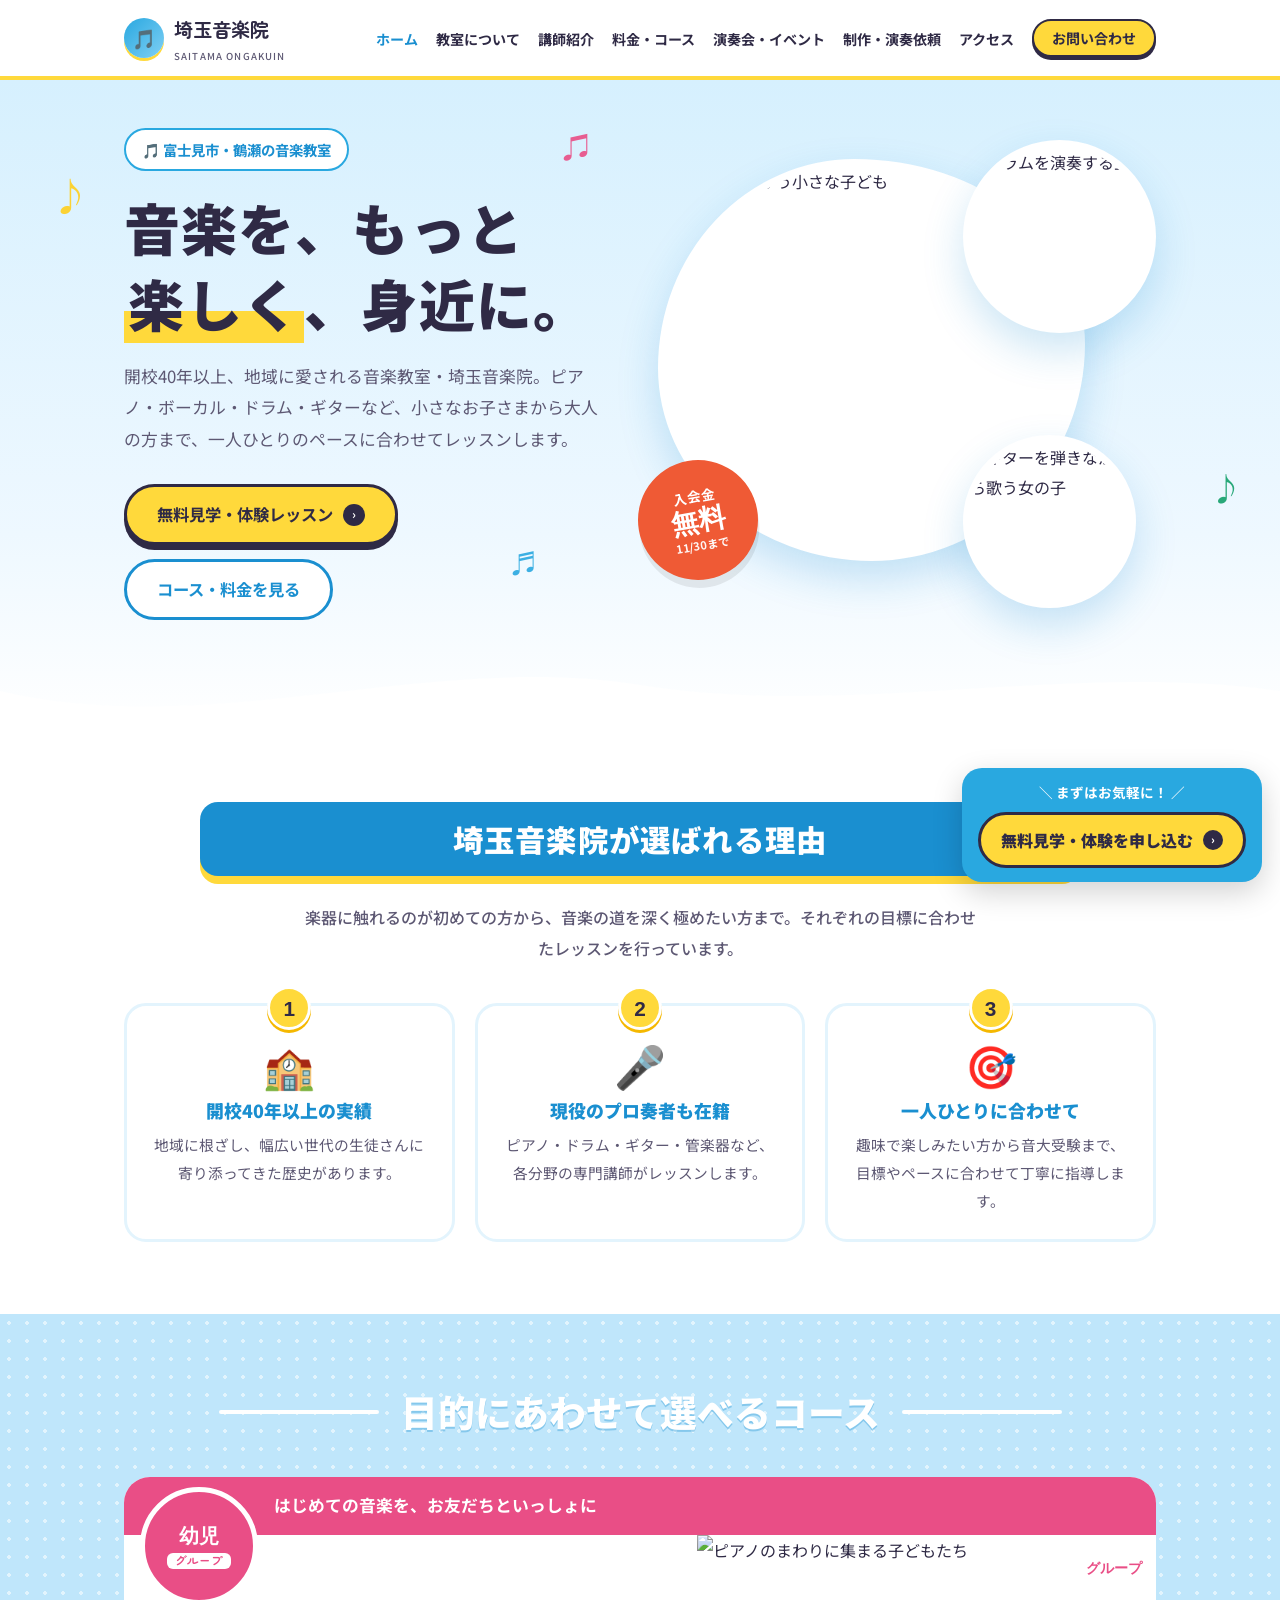
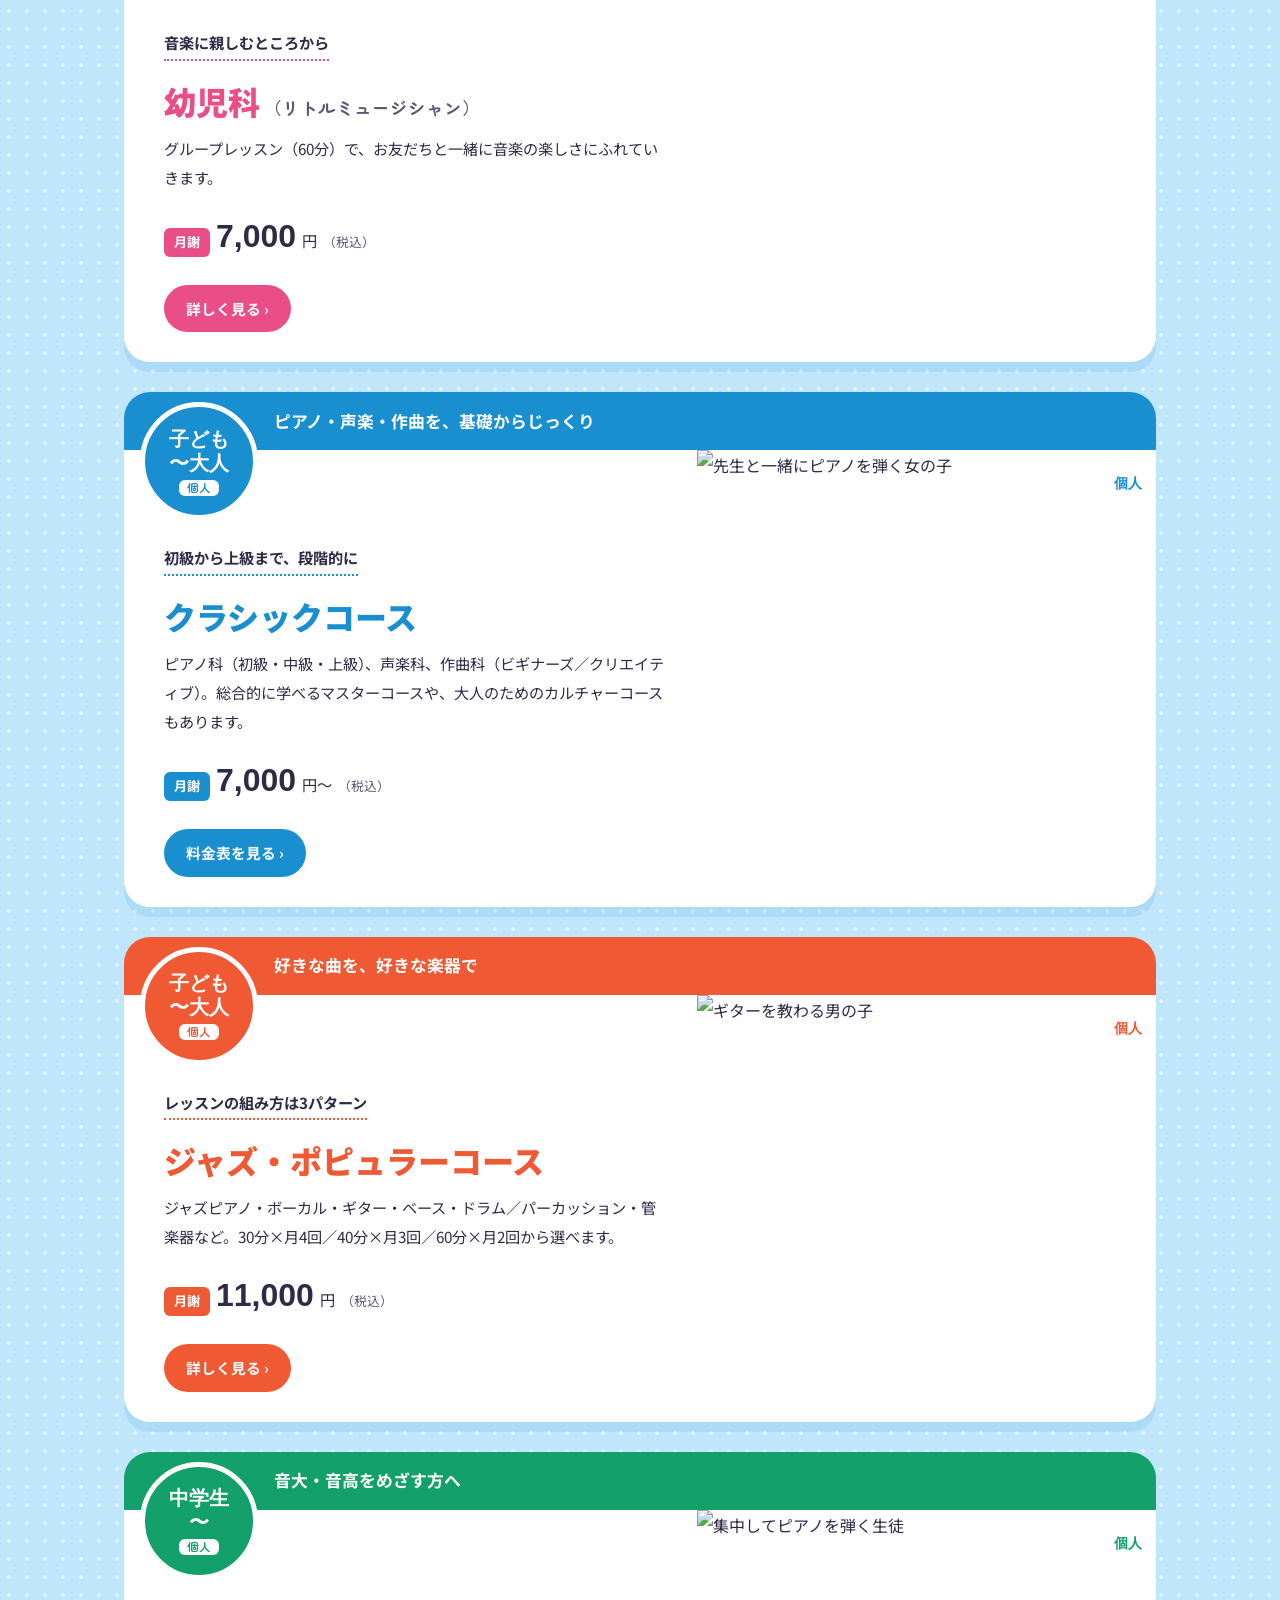
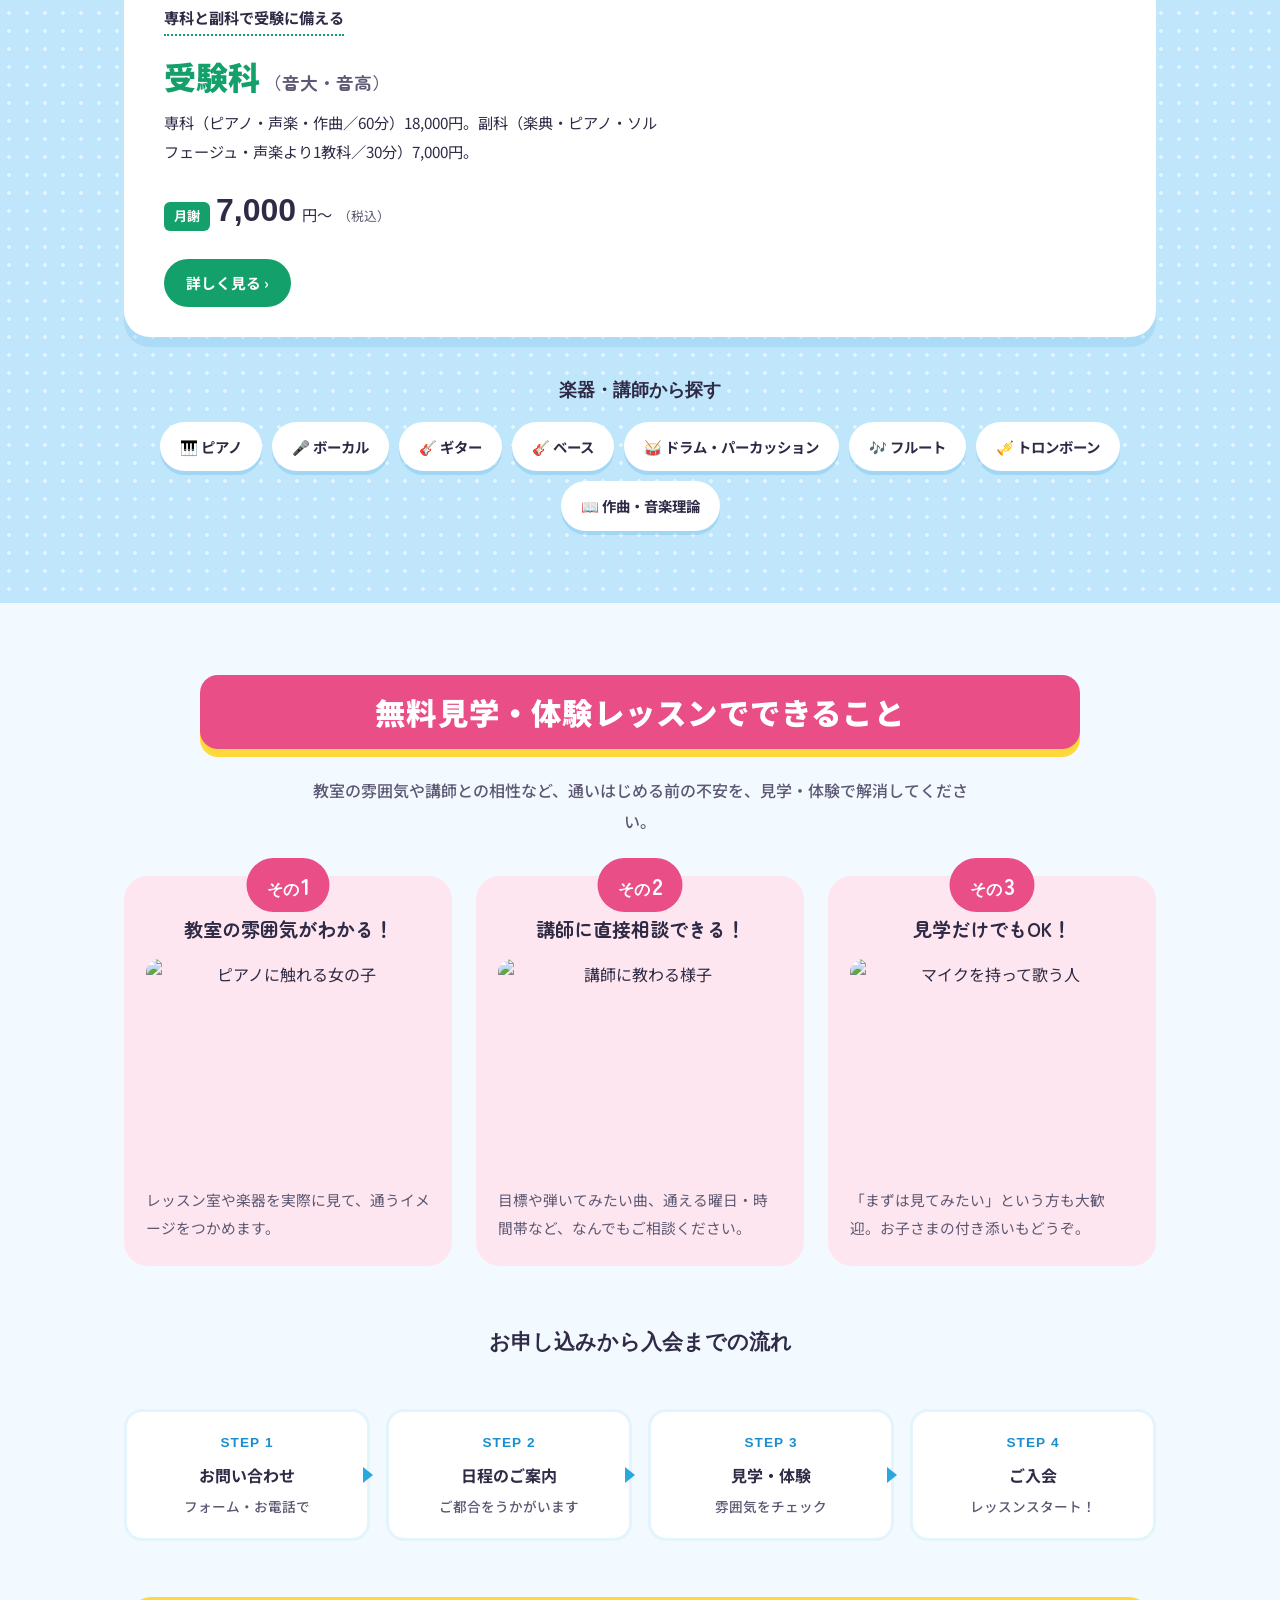
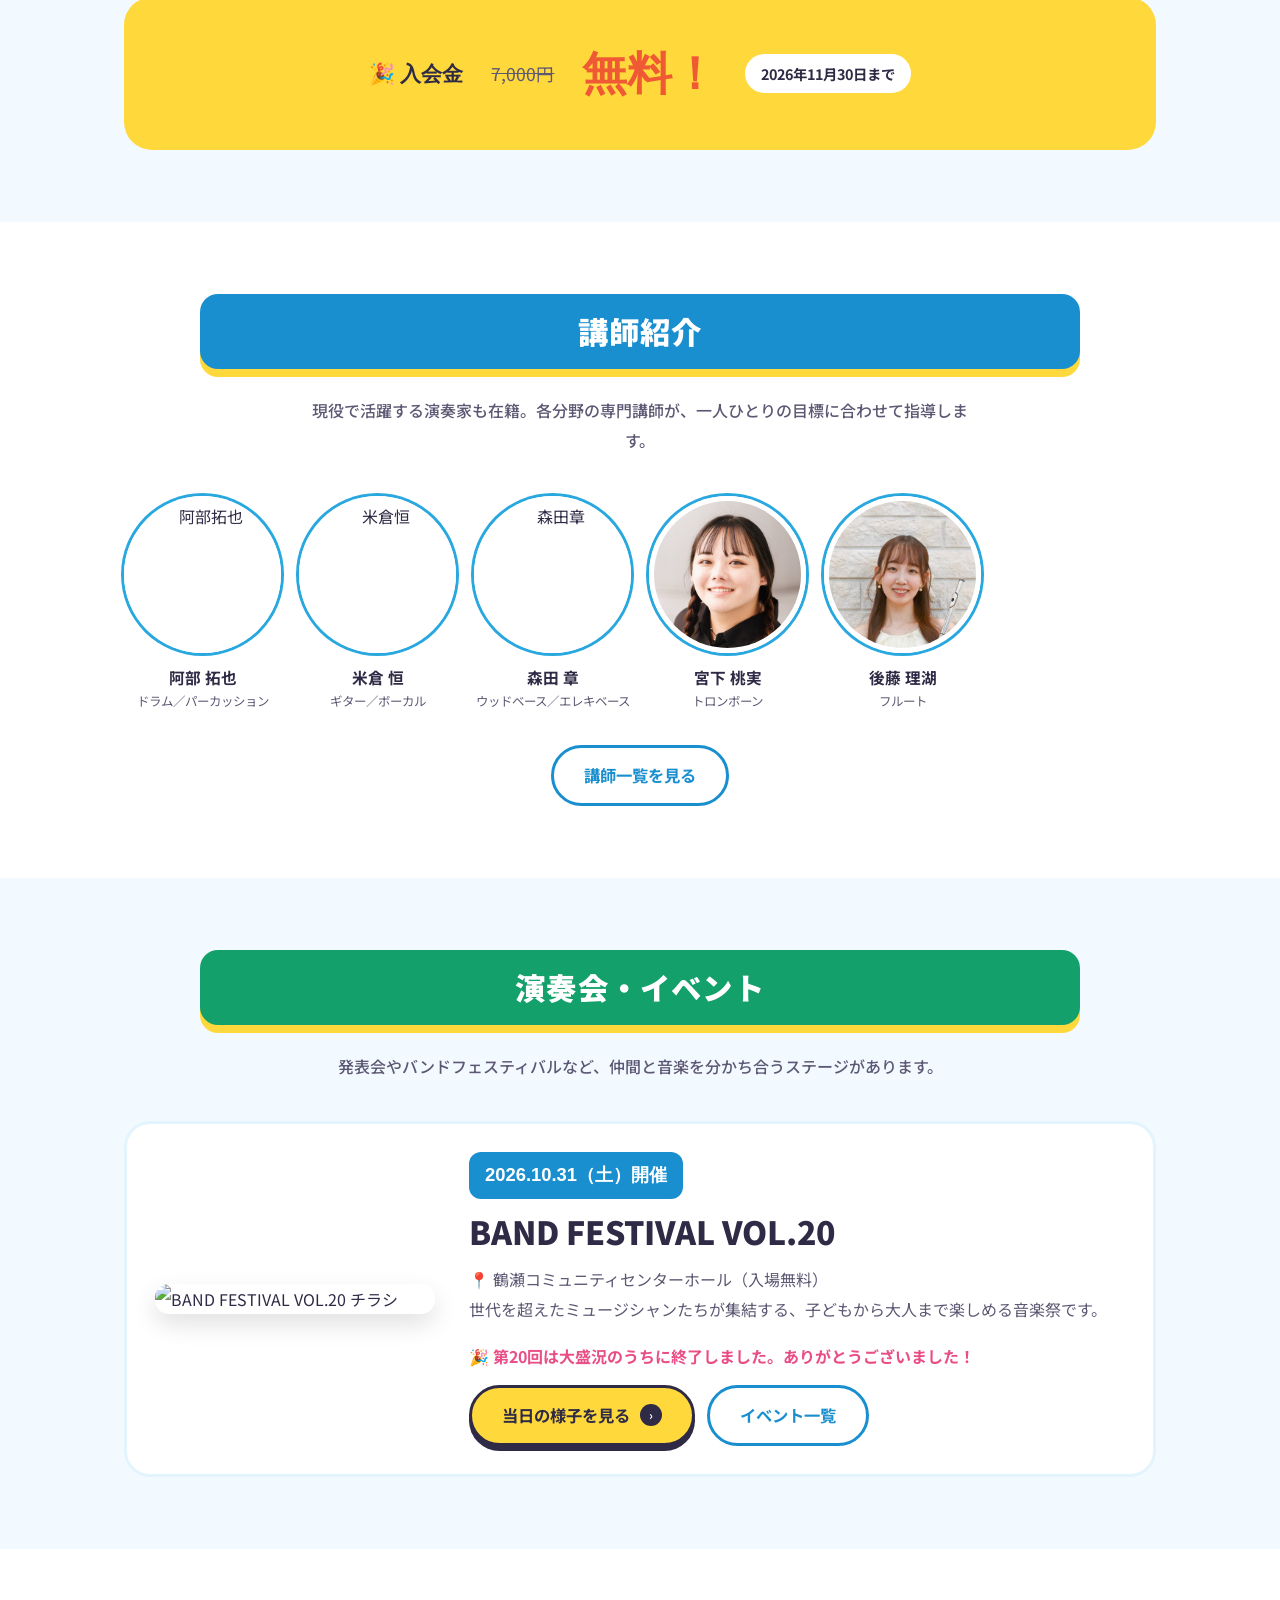
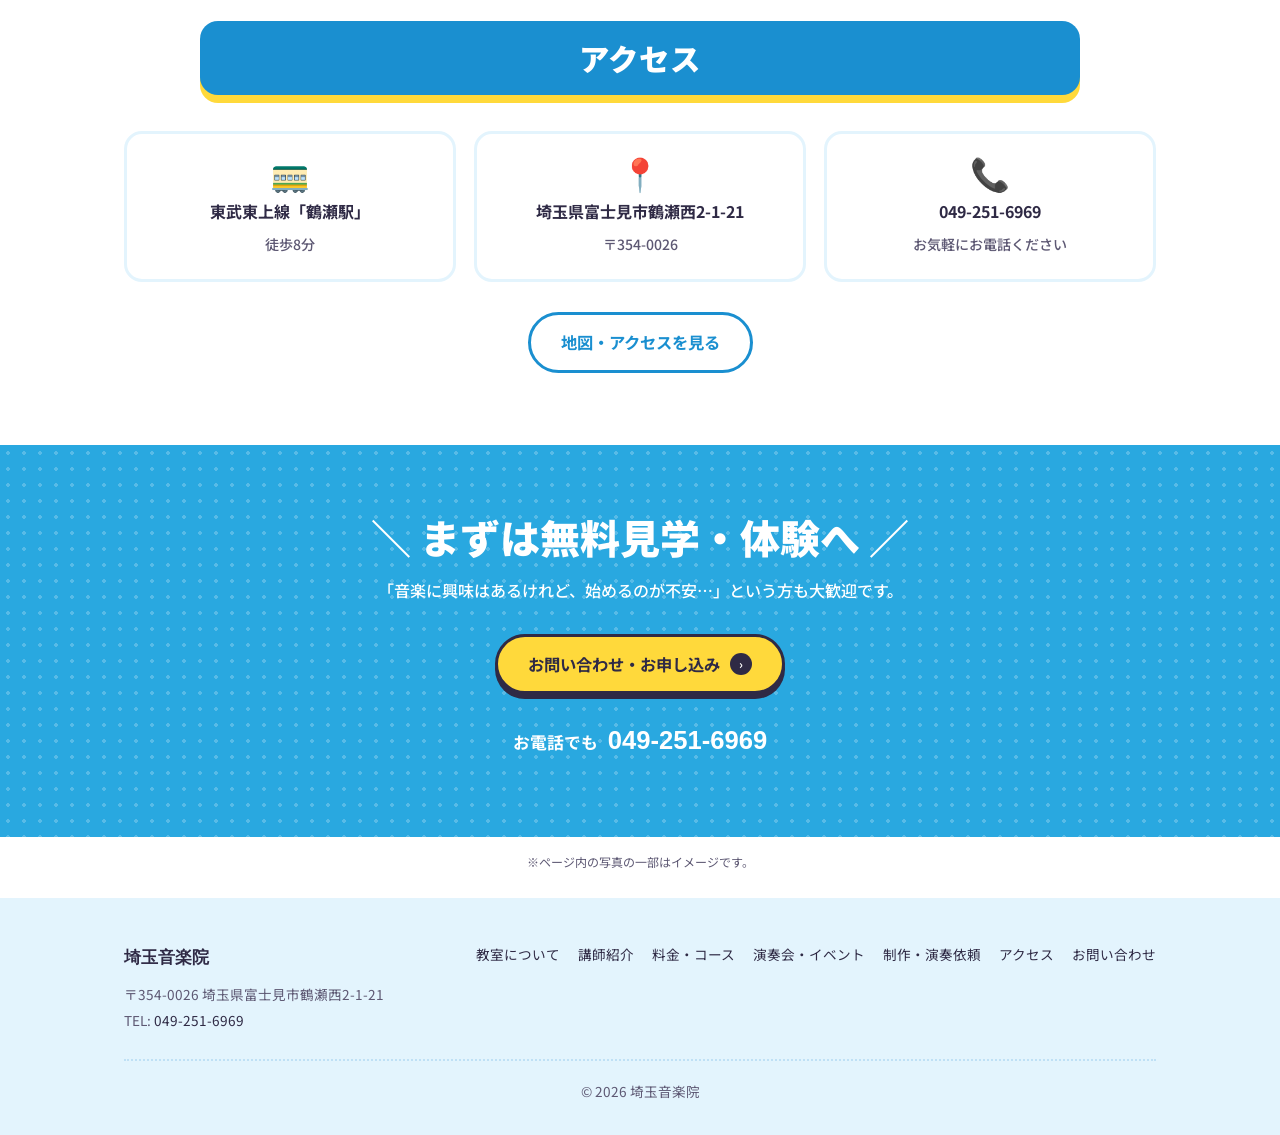
==== commit e7f8b0ae: "Remove sax and handpan wording; BAND FESTIVAL report page; photo/layout updates Co-Authored-By: Clau" ====
--- a/index.html
+++ b/index.html
@@ -63,6 +63,7 @@
 
 
 <div class="hp">
+<!-- sao-designed: class="hero" (テーマに全幅レイアウトとして認識させる目印) -->
 
 <section class="hp-hero">
   <span class="hp-note" style="left:4%;top:12%;color:#ffcf1f;" aria-hidden="true">♪</span>
@@ -80,10 +81,10 @@
       </div>
     </div>
     <div class="hp-visual">
-      <div class="hp-ph hp-ph-main"><img src="https://images.unsplash.com/photo-1550975814-356bc218f703?w=1000&amp;q=75&amp;auto=format&amp;fit=crop" alt="ピアノに向かう小さな子ども"></div>
-      <div class="hp-ph hp-ph-s1"><img src="https://images.unsplash.com/photo-1720301041914-a44c8c364b23?w=600&amp;q=75&amp;auto=format&amp;fit=crop" alt="ドラムを演奏する生徒"></div>
-      <div class="hp-ph hp-ph-s2"><img src="https://images.unsplash.com/photo-1527236102507-6e5ac2692925?w=600&amp;q=75&amp;auto=format&amp;fit=crop" alt="ギターを弾きながら歌う女の子"></div>
-      <div class="hp-sticker">入会金<b>無料</b><small>10/31まで</small></div>
+      <div class="hp-ph hp-ph-main"><img src="https://saitamaongakuin.com/wp-content/uploads/2026/10/hp-hero-piano-kid.jpg" alt="ピアノに向かう小さな子ども"></div>
+      <div class="hp-ph hp-ph-s1"><img src="https://saitamaongakuin.com/wp-content/uploads/2026/10/hp-hero-drums.jpg" alt="ドラムを演奏する生徒"></div>
+      <div class="hp-ph hp-ph-s2"><img src="https://saitamaongakuin.com/wp-content/uploads/2026/10/hp-hero-singing.jpg" alt="ギターを弾きながら歌う女の子"></div>
+      <div class="hp-sticker">入会金<b>無料</b><small>11/30まで</small></div>
     </div>
   </div>
   <svg class="hp-wave" viewBox="0 0 1440 80" preserveAspectRatio="none" aria-hidden="true"><path d="M0 40 C 240 90 480 0 720 34 C 960 68 1200 10 1440 40 L1440 80 L0 80 Z" fill="#fff"/></svg>
@@ -97,7 +98,6 @@
       <div class="hp-reason"><span class="num">1</span><div class="ico">🏫</div><h3>開校40年以上の実績</h3><p>地域に根ざし、幅広い世代の生徒さんに寄り添ってきた歴史があります。</p></div>
       <div class="hp-reason"><span class="num">2</span><div class="ico">🎤</div><h3>現役のプロ奏者も在籍</h3><p>ピアノ・ドラム・ギター・管楽器など、各分野の専門講師がレッスンします。</p></div>
       <div class="hp-reason"><span class="num">3</span><div class="ico">🎯</div><h3>一人ひとりに合わせて</h3><p>趣味で楽しみたい方から音大受験まで、目標やペースに合わせて丁寧に指導します。</p></div>
-      <div class="hp-reason"><span class="num">4</span><div class="ico">🎹</div><h3>楽器の手入れも万全</h3><p>ピアノは定期的に調律し、ドラムなどの楽器も日頃からメンテナンスしています。</p></div>
     </div>
   </div>
 </section>
@@ -116,7 +116,7 @@
           <p class="hp-price"><span class="lbl">月謝</span><b>7,000</b>円<small>（税込）</small></p>
           <a class="hp-more" href="courses.html">詳しく見る ›</a>
         </div>
-        <figure class="hp-course-photo"><img src="https://images.unsplash.com/photo-1722166677110-f7043f6239c6?w=900&amp;q=75&amp;auto=format&amp;fit=crop" alt="ピアノのまわりに集まる子どもたち"><span class="hp-tag">グループ</span></figure>
+        <figure class="hp-course-photo"><img src="https://saitamaongakuin.com/wp-content/uploads/2026/10/hp-course-kids.jpg" alt="ピアノのまわりに集まる子どもたち"><span class="hp-tag">グループ</span></figure>
       </div>
     </article>
 
@@ -130,7 +130,7 @@
           <p class="hp-price"><span class="lbl">月謝</span><b>7,000</b>円〜<small>（税込）</small></p>
           <a class="hp-more" href="courses.html">料金表を見る ›</a>
         </div>
-        <figure class="hp-course-photo"><img src="https://images.unsplash.com/photo-1696522732406-065ef560da8c?w=900&amp;q=75&amp;auto=format&amp;fit=crop" alt="先生と一緒にピアノを弾く女の子"><span class="hp-tag">個人</span></figure>
+        <figure class="hp-course-photo"><img src="https://saitamaongakuin.com/wp-content/uploads/2026/10/hp-course-classical.jpg" alt="先生と一緒にピアノを弾く女の子"><span class="hp-tag">個人</span></figure>
       </div>
     </article>
 
@@ -140,11 +140,11 @@
         <div class="hp-course-text">
           <p class="hp-course-catch">レッスンの組み方は3パターン</p>
           <h3>ジャズ・ポピュラーコース</h3>
-          <p>ジャズピアノ・ボーカル・ギター・ベース・ドラム／パーカッション・管楽器・ハンドパンなど。30分×月4回／40分×月3回／60分×月2回から選べます。</p>
+          <p>ジャズピアノ・ボーカル・ギター・ベース・ドラム／パーカッション・管楽器など。30分×月4回／40分×月3回／60分×月2回から選べます。</p>
           <p class="hp-price"><span class="lbl">月謝</span><b>11,000</b>円<small>（税込）</small></p>
           <a class="hp-more" href="courses.html">詳しく見る ›</a>
         </div>
-        <figure class="hp-course-photo"><img src="https://images.unsplash.com/photo-1758687126874-7d88e5b8fdf5?w=900&amp;q=75&amp;auto=format&amp;fit=crop" alt="ギターを教わる男の子"><span class="hp-tag">個人</span></figure>
+        <figure class="hp-course-photo"><img src="https://saitamaongakuin.com/wp-content/uploads/2026/10/hp-course-jazzpop.jpg" alt="ギターを教わる男の子"><span class="hp-tag">個人</span></figure>
       </div>
     </article>
 
@@ -158,23 +158,10 @@
           <p class="hp-price"><span class="lbl">月謝</span><b>7,000</b>円〜<small>（税込）</small></p>
           <a class="hp-more" href="courses.html">詳しく見る ›</a>
         </div>
-        <figure class="hp-course-photo"><img src="https://images.unsplash.com/photo-1609196595770-10faedf23b7a?w=900&amp;q=75&amp;auto=format&amp;fit=crop" alt="集中してピアノを弾く生徒"><span class="hp-tag">個人</span></figure>
-      </div>
-    </article>
-
-    <article class="hp-course pu">
-      <div class="hp-course-head"><span class="hp-course-badge">大人<small>個人</small></span>大人になってからの「やってみたい」を応援</div>
-      <div class="hp-course-body">
-        <div class="hp-course-text">
-          <p class="hp-course-catch">趣味の音楽を、気軽に</p>
-          <h3>大人の方も大歓迎</h3>
-          <p>大人のためのピアノ教室（カルチャーコース・30分）は月謝7,000円。ボーカル・ギター・ドラムなども、大人からはじめられます。</p>
-          <p class="hp-price"><span class="lbl">月謝</span><b>7,000</b>円〜<small>（税込）</small></p>
-          <a class="hp-more" href="courses.html">詳しく見る ›</a>
-        </div>
-        <figure class="hp-course-photo"><img src="https://images.unsplash.com/photo-1758524944402-1903b38f848f?w=900&amp;q=75&amp;auto=format&amp;fit=crop" alt="ギターのレッスンを受ける大人の生徒"><span class="hp-tag">個人</span></figure>
-      </div>
-    </article>
+        <figure class="hp-course-photo"><img src="https://saitamaongakuin.com/wp-content/uploads/2026/10/hp-course-juken.jpg" alt="集中してピアノを弾く生徒"><span class="hp-tag">個人</span></figure>
+      </div>
+    </article>
+
 
     <p class="hp-chips-ttl">楽器・講師から探す</p>
     <div class="hp-chips">
@@ -186,7 +173,6 @@
       <a href="instructors.html#goto-riko">🎶 フルート</a>
       <a href="instructors.html#miyashita-momomi">🎺 トロンボーン</a>
       <a href="instructors.html#yokoya-motoi">📖 作曲・音楽理論</a>
-      <a href="instructors.html#hirayama-kanta">🪘 ハンドパン</a>
     </div>
   </div>
 </section>
@@ -196,9 +182,9 @@
     <h2 class="hp-bar pk">無料見学・体験レッスンでできること</h2>
     <p class="hp-sub">教室の雰囲気や講師との相性など、通いはじめる前の不安を、見学・体験で解消してください。</p>
     <div class="hp-trials">
-      <div class="hp-trial"><span class="no">その<b>1</b></span><h3>教室の雰囲気がわかる！</h3><div class="ph"><img src="https://images.unsplash.com/photo-1614032523826-8427ad9b7359?w=700&amp;q=75&amp;auto=format&amp;fit=crop" alt="ピアノに触れる女の子"></div><p>レッスン室や楽器を実際に見て、通うイメージをつかめます。</p></div>
-      <div class="hp-trial"><span class="no">その<b>2</b></span><h3>講師に直接相談できる！</h3><div class="ph"><img src="https://images.unsplash.com/photo-1758687126741-86737c57c210?w=700&amp;q=75&amp;auto=format&amp;fit=crop" alt="講師に教わる様子"></div><p>目標や弾いてみたい曲、通える曜日・時間帯など、なんでもご相談ください。</p></div>
-      <div class="hp-trial"><span class="no">その<b>3</b></span><h3>見学だけでもOK！</h3><div class="ph"><img src="https://images.unsplash.com/photo-1560297035-0ed84c4175f6?w=700&amp;q=75&amp;auto=format&amp;fit=crop" alt="マイクを持って歌う人"></div><p>「まずは見てみたい」という方も大歓迎。お子さまの付き添いもどうぞ。</p></div>
+      <div class="hp-trial"><span class="no">その<b>1</b></span><h3>教室の雰囲気がわかる！</h3><div class="ph"><img src="https://saitamaongakuin.com/wp-content/uploads/2026/10/hp-trial-1.jpg" alt="ピアノに触れる女の子"></div><p>レッスン室や楽器を実際に見て、通うイメージをつかめます。</p></div>
+      <div class="hp-trial"><span class="no">その<b>2</b></span><h3>講師に直接相談できる！</h3><div class="ph"><img src="https://saitamaongakuin.com/wp-content/uploads/2026/10/hp-trial-2.jpg" alt="講師に教わる様子"></div><p>目標や弾いてみたい曲、通える曜日・時間帯など、なんでもご相談ください。</p></div>
+      <div class="hp-trial"><span class="no">その<b>3</b></span><h3>見学だけでもOK！</h3><div class="ph"><img src="https://saitamaongakuin.com/wp-content/uploads/2026/10/hp-trial-3.jpg" alt="マイクを持って歌う人"></div><p>「まずは見てみたい」という方も大歓迎。お子さまの付き添いもどうぞ。</p></div>
     </div>
 
     <p class="hp-flow-ttl">お申し込みから入会までの流れ</p>
@@ -213,7 +199,7 @@
       <span class="l">🎉 入会金</span>
       <span class="old">7,000円</span>
       <span class="new">無料！</span>
-      <span class="term">2026年10月31日まで</span>
+      <span class="term">2026年11月30日まで</span>
     </div>
   </div>
 </section>
@@ -228,7 +214,6 @@
       <a href="instructors.html#morita-akira"><div class="face"><img src="https://saitamaongakuin.com/wp-content/uploads/2026/09/morita-akira.jpg" alt="森田章"></div><b>森田 章</b><span>ウッドベース／エレキベース</span></a>
       <a href="instructors.html#miyashita-momomi"><div class="face"><img src="images/miyashita-momomi.jpg" alt="宮下桃実"></div><b>宮下 桃実</b><span>トロンボーン</span></a>
       <a href="instructors.html#goto-riko"><div class="face"><img src="images/goto-riko.jpg" alt="後藤理湖"></div><b>後藤 理湖</b><span>フルート</span></a>
-      <a href="instructors.html#hirayama-kanta"><div class="face"><img src="images/hirayama-kanta.jpg" alt="平山幹大"></div><b>平山 幹大</b><span>ハンドパン</span></a>
     </div>
     <p style="text-align:center;margin:34px 0 0;"><a href="instructors.html" class="hp-btn hp-btn-w">講師一覧を見る</a></p>
   </div>
@@ -241,10 +226,12 @@
     <div class="hp-event">
       <div class="flyer"><img src="https://saitamaongakuin.com/wp-content/themes/saitama-ongakuin/assets/images/band-festival-vol20.jpg" alt="BAND FESTIVAL VOL.20 チラシ" style="height:auto;"></div>
       <div>
-        <span class="date">2026.10.31（土）</span>
+        <span class="date">2026.10.31（土）開催</span>
         <h3>BAND FESTIVAL VOL.20</h3>
         <p>📍 鶴瀬コミュニティセンターホール（入場無料）<br>世代を超えたミュージシャンたちが集結する、子どもから大人まで楽しめる音楽祭です。</p>
-        <a href="events.html" class="hp-btn hp-btn-w">イベント詳細を見る</a>
+        <p style="margin:0 0 14px;font-weight:700;color:#e94e86;">🎉 第20回は大盛況のうちに終了しました。ありがとうございました！</p>
+        <a href="https://saitamaongakuin.com/bandfes20/" class="hp-btn hp-btn-y">当日の様子を見る <span class="arr">›</span></a>
+        <a href="events.html" class="hp-btn hp-btn-w" style="margin-left:8px;">イベント一覧</a>
       </div>
     </div>
   </div>
--- a/bright.css
+++ b/bright.css
@@ -55,7 +55,7 @@
   padding: 56px 0 86px;
   border-bottom: 0;
   background:
-    url("data:image/svg+xml,%3Csvg xmlns='http://www.w3.org/2000/svg' viewBox='0 0 1440 60' preserveAspectRatio='none'%3E%3Cpath d='M0 30 C 240 70 480 0 720 26 C 960 52 1200 8 1440 30 L1440 60 L0 60 Z' fill='%23fff'/%3E%3C/svg%3E") bottom / 100% 50px no-repeat,
+    radial-gradient(70% 48px at 50% 100%, #fff 98%, transparent 100%) bottom / 100% 48px no-repeat,
     radial-gradient(rgba(255, 255, 255, 0.6) 2px, transparent 2px) 0 0 / 18px 18px,
     linear-gradient(180deg, #cfeefd 0%, #e9f7ff 100%);
 }
@@ -277,7 +277,7 @@
 .hp-bar.g{background:var(--g)}
 .hp-sub{text-align:center;color:var(--ink2);max-width:42em;margin:26px auto 40px;font-weight:500}
 /* reasons */
-.hp-reasons{display:grid;grid-template-columns:repeat(4,1fr);gap:20px}
+.hp-reasons{display:grid;grid-template-columns:repeat(3,1fr);gap:20px}
 .hp-reason{background:#fff;border-radius:22px;padding:30px 22px 24px;text-align:center;border:3px solid var(--b-p);position:relative}
 .hp-reason .num{position:absolute;top:-20px;left:50%;transform:translateX(-50%);width:44px;height:44px;border-radius:50%;background:var(--y);color:var(--ink);font-family:"Zen Maru Gothic",sans-serif;font-weight:900;font-size:1.3rem;display:flex;align-items:center;justify-content:center;border:3px solid #fff;box-shadow:0 3px 0 var(--y-d)}
 .hp-reason .ico{font-size:2.6rem;line-height:1;margin:8px 0 12px}
@@ -399,3 +399,15 @@
 .hp-h2line::before,.hp-h2line::after{flex-basis:40px}
 .hp-btn{width:100%}
 }
+
+/* ===== バンフェス開催報告（/bandfes20/） ===== */
+.bf-main { margin: 0 auto; max-width: 960px; border-radius: 22px; overflow: hidden; border: 4px solid #fff; box-shadow: 0 14px 34px rgba(26,143,208,.2); }
+.bf-main img { display: block; width: 100%; height: auto; }
+.bf-info { max-width: 760px; margin: 28px auto 0; display: grid; gap: 8px; }
+.bf-info div { background: var(--paper-soft); border: 3px solid var(--sky-pale); border-radius: 14px; padding: 10px 16px; font-size: .94rem; }
+.bf-info b { display: inline-block; min-width: 3.5em; margin-right: 10px; color: #fff; background: var(--accent); border-radius: 999px; padding: 1px 12px; font-size: .8rem; text-align: center; }
+.bf-gallery { display: grid; grid-template-columns: repeat(3, 1fr); gap: 14px; }
+.bf-fig { margin: 0; aspect-ratio: 3 / 2; overflow: hidden; border-radius: 16px; border: 3px solid #fff; box-shadow: 0 8px 0 rgba(26,143,208,.12); background: #fff; }
+.bf-fig img { display: block; width: 100%; height: 100%; object-fit: cover; }
+.bf-note { text-align: center; color: var(--ink-soft); font-size: .84rem; margin: 28px 0 0; }
+@media (max-width: 760px) { .bf-gallery { grid-template-columns: repeat(2, 1fr); gap: 10px; } }
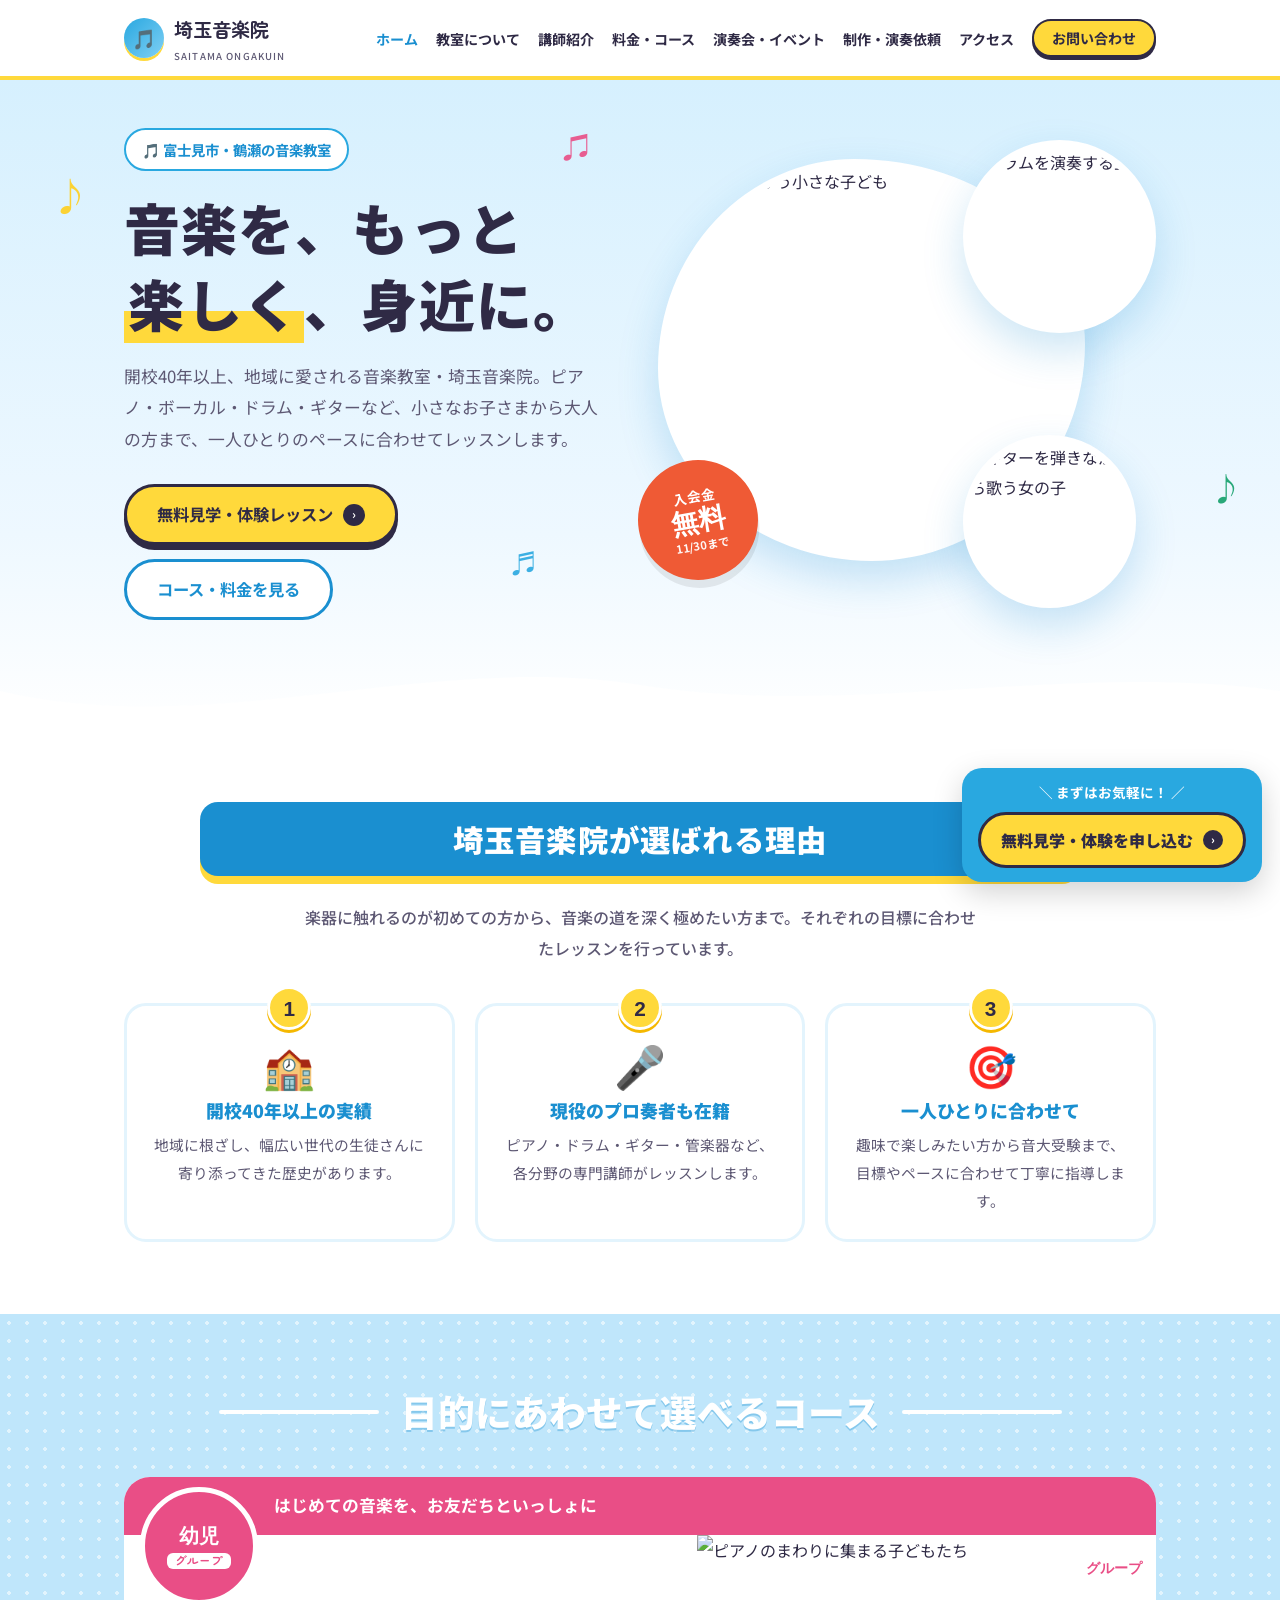
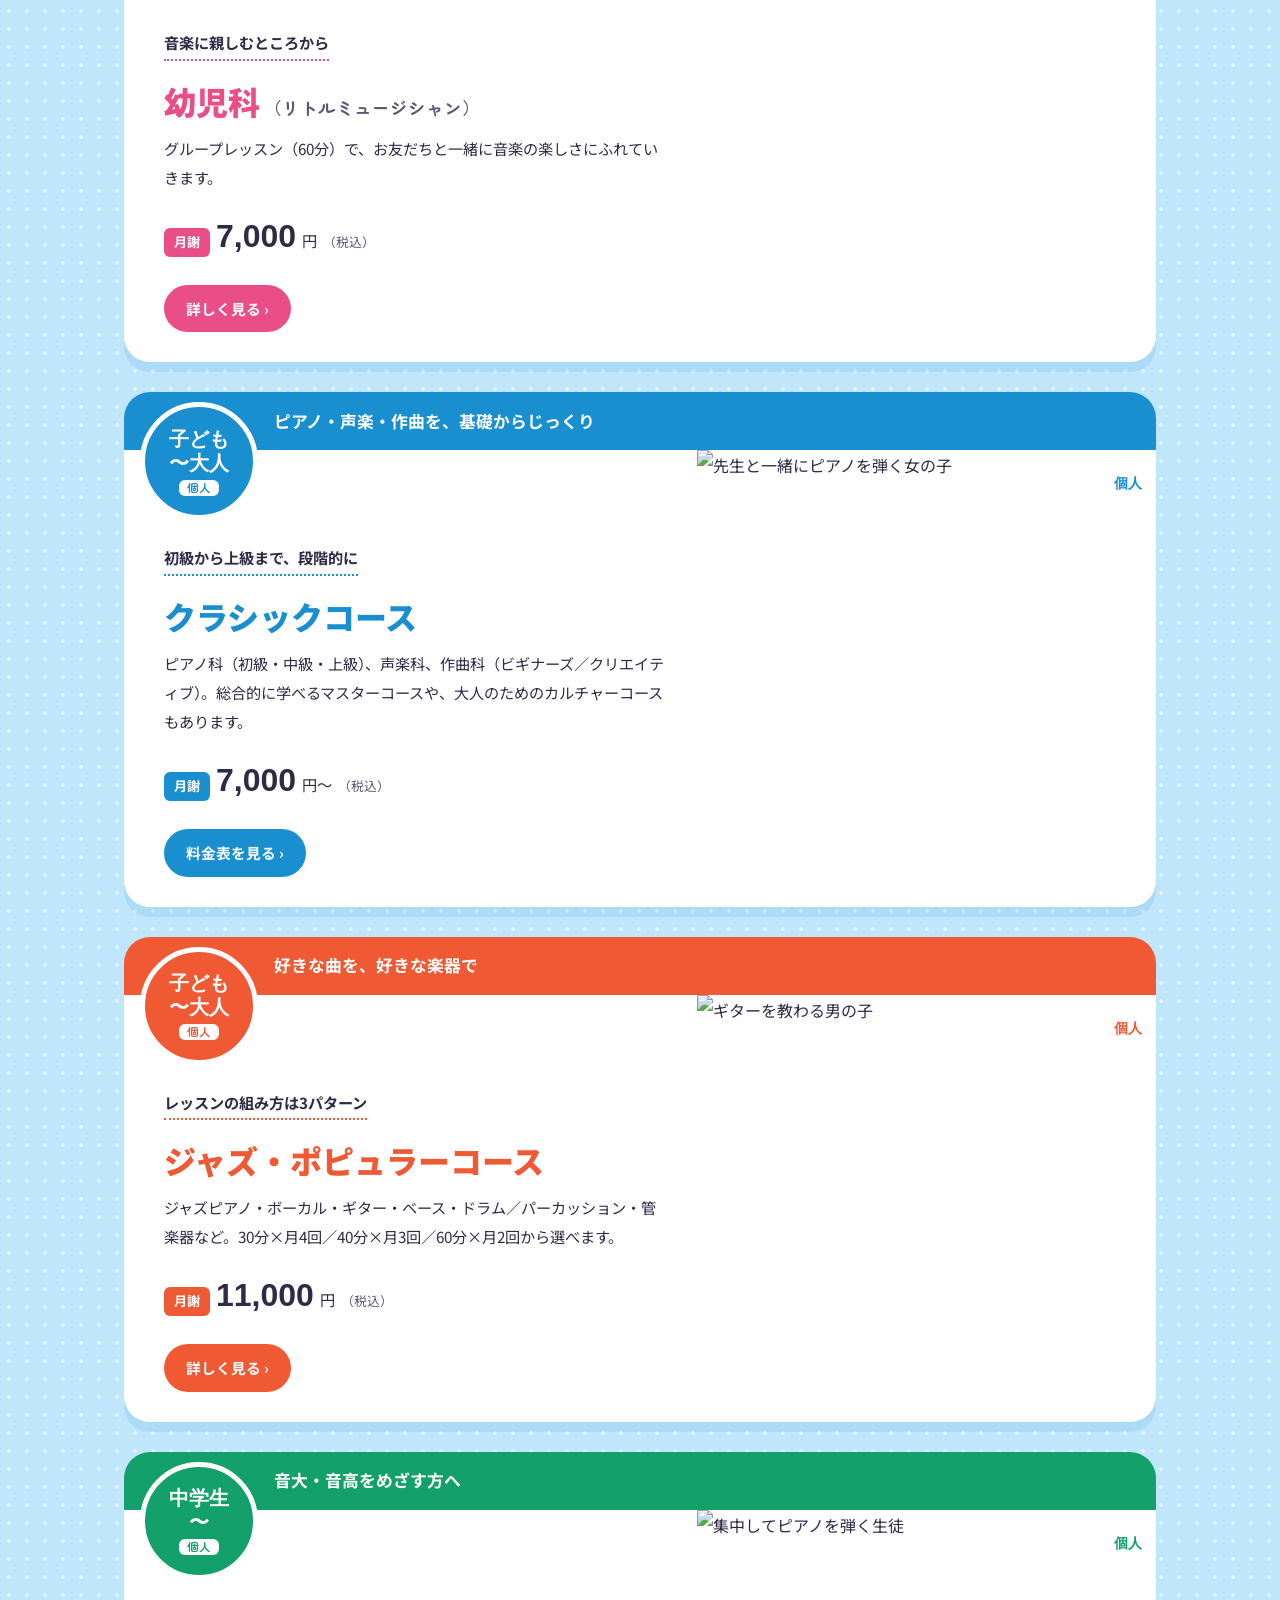
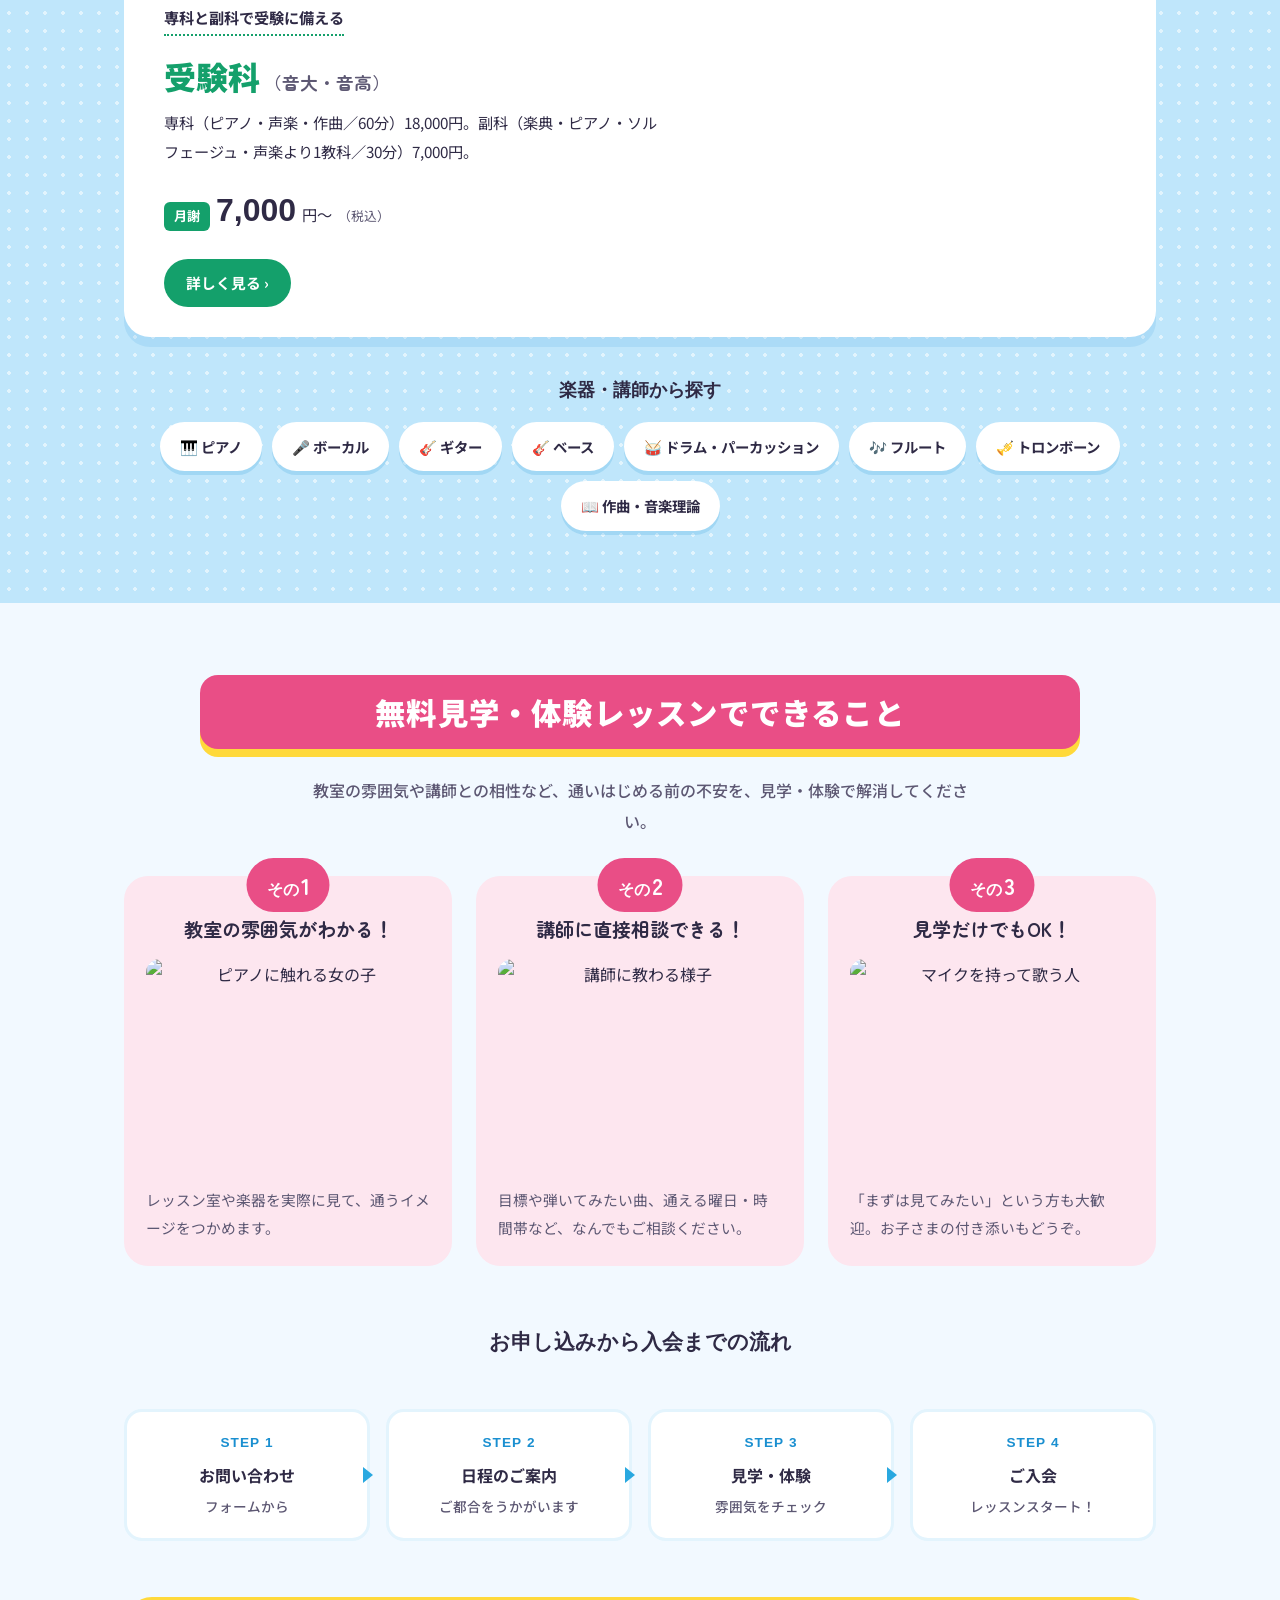
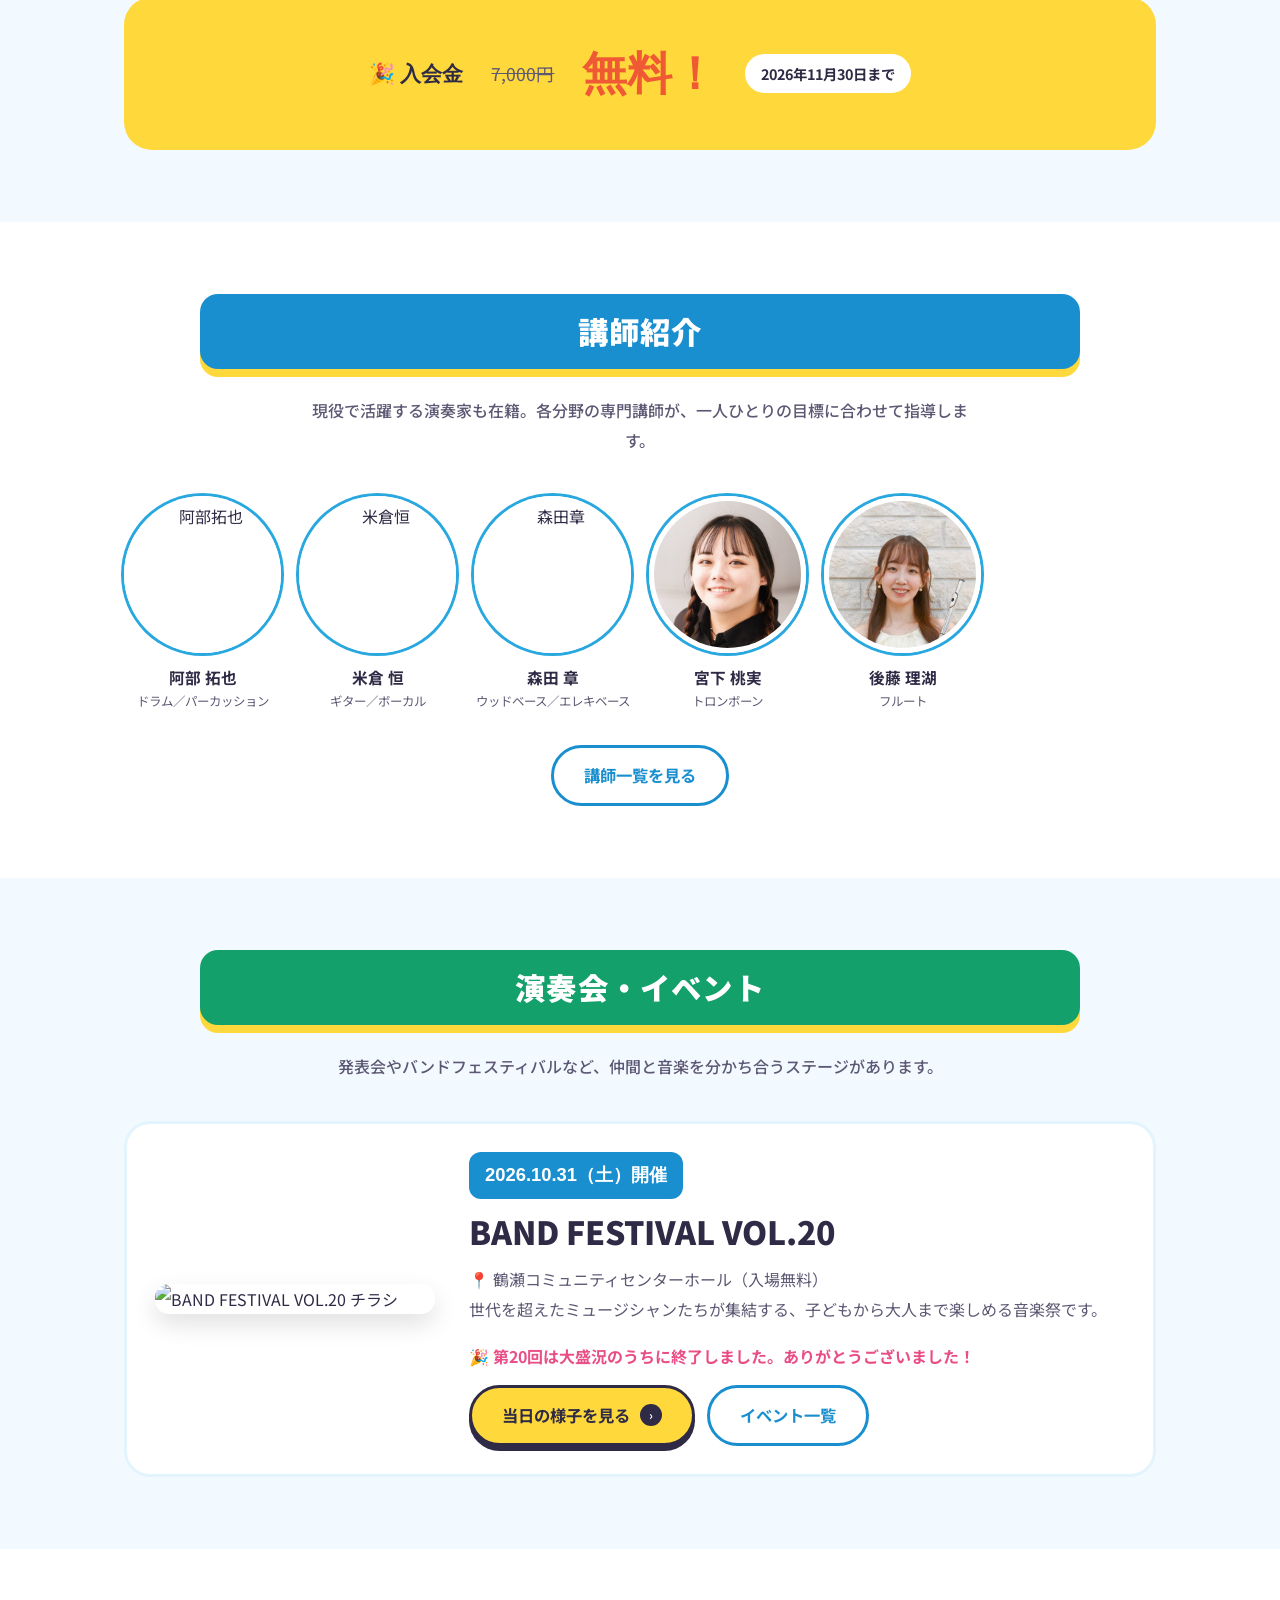
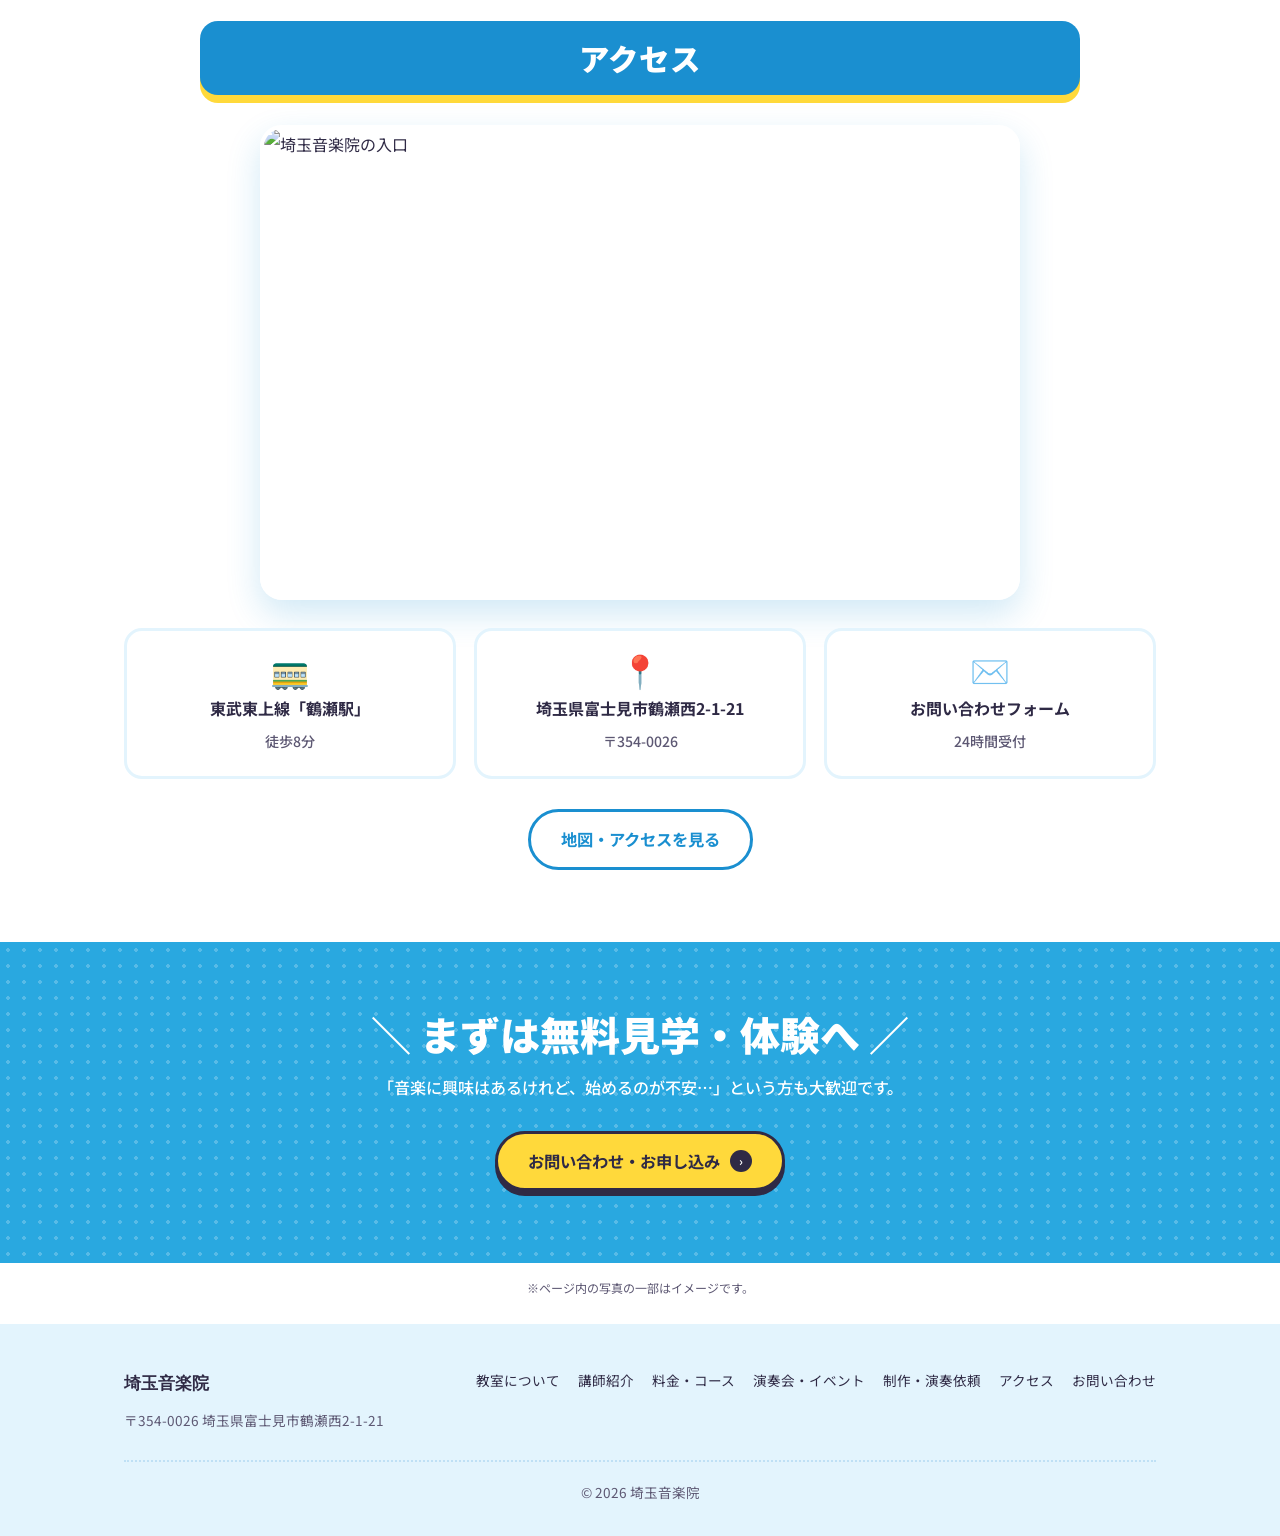
==== commit 454bb292: "Remove phone number; Nonaka profile; entrance photo in top access section Co-Authored-By: Claude Son" ====
--- a/index.html
+++ b/index.html
@@ -24,7 +24,6 @@
   "@type": "MusicSchool",
   "name": "埼玉音楽院",
   "url": "https://saitamaongakuin.com/",
-  "telephone": "+81-49-251-6969",
   "address": {
     "@type": "PostalAddress",
     "streetAddress": "鶴瀬西2-1-21",
@@ -189,7 +188,7 @@
 
     <p class="hp-flow-ttl">お申し込みから入会までの流れ</p>
     <ol class="hp-flow" style="padding:0;">
-      <li>お問い合わせ<span>フォーム・お電話で</span></li>
+      <li>お問い合わせ<span>フォームから</span></li>
       <li>日程のご案内<span>ご都合をうかがいます</span></li>
       <li>見学・体験<span>雰囲気をチェック</span></li>
       <li>ご入会<span>レッスンスタート！</span></li>
@@ -240,10 +239,11 @@
 <section class="hp-sec">
   <div class="container">
     <h2 class="hp-bar">アクセス</h2>
+    <figure class="hp-entrance"><img src="https://saitamaongakuin.com/wp-content/uploads/2026/11/school-entrance.jpg" alt="埼玉音楽院の入口" loading="lazy"></figure>
     <div class="hp-access" style="margin-top:36px;">
       <div><span>🚃</span>東武東上線「鶴瀬駅」<small>徒歩8分</small></div>
       <div><span>📍</span>埼玉県富士見市鶴瀬西2-1-21<small>〒354-0026</small></div>
-      <div><span>📞</span><a href="tel:0492516969" style="color:inherit;">049-251-6969</a><small>お気軽にお電話ください</small></div>
+      <div><span>✉️</span>お問い合わせフォーム<small>24時間受付</small></div>
     </div>
     <p style="text-align:center;margin:30px 0 0;"><a href="access.html" class="hp-btn hp-btn-w">地図・アクセスを見る</a></p>
   </div>
@@ -254,7 +254,6 @@
     <h2>まずは無料見学・体験へ</h2>
     <p>「音楽に興味はあるけれど、始めるのが不安…」という方も大歓迎です。</p>
     <a href="contact.html" class="hp-btn hp-btn-y">お問い合わせ・お申し込み <span class="arr">›</span></a>
-    <span class="tel">お電話でも <a href="tel:0492516969">049-251-6969</a></span>
   </div>
 </div>
 <p class="hp-credit">※ページ内の写真の一部はイメージです。</p>
@@ -270,7 +269,6 @@
       <div>
         <div class="foot-brand">埼玉音楽院</div>
         <div>〒354-0026 埼玉県富士見市鶴瀬西2-1-21</div>
-        <div>TEL: <a href="tel:0492516969">049-251-6969</a></div>
       </div>
       <nav>
         <ul>
--- a/bright.css
+++ b/bright.css
@@ -411,3 +411,8 @@
 .bf-fig img { display: block; width: 100%; height: 100%; object-fit: cover; }
 .bf-note { text-align: center; color: var(--ink-soft); font-size: .84rem; margin: 28px 0 0; }
 @media (max-width: 760px) { .bf-gallery { grid-template-columns: repeat(2, 1fr); gap: 10px; } }
+
+/* トップページ・アクセス欄の入口写真 */
+.hp-entrance { margin: 30px auto 0; max-width: 760px; border-radius: 22px; overflow: hidden; border: 4px solid #fff; box-shadow: 0 14px 34px rgba(26,143,208,.2); aspect-ratio: 16 / 10; }
+.hp-entrance img { display: block; width: 100%; height: 100%; object-fit: cover; }
+.hp-entrance + .hp-access { margin-top: 28px !important; }
